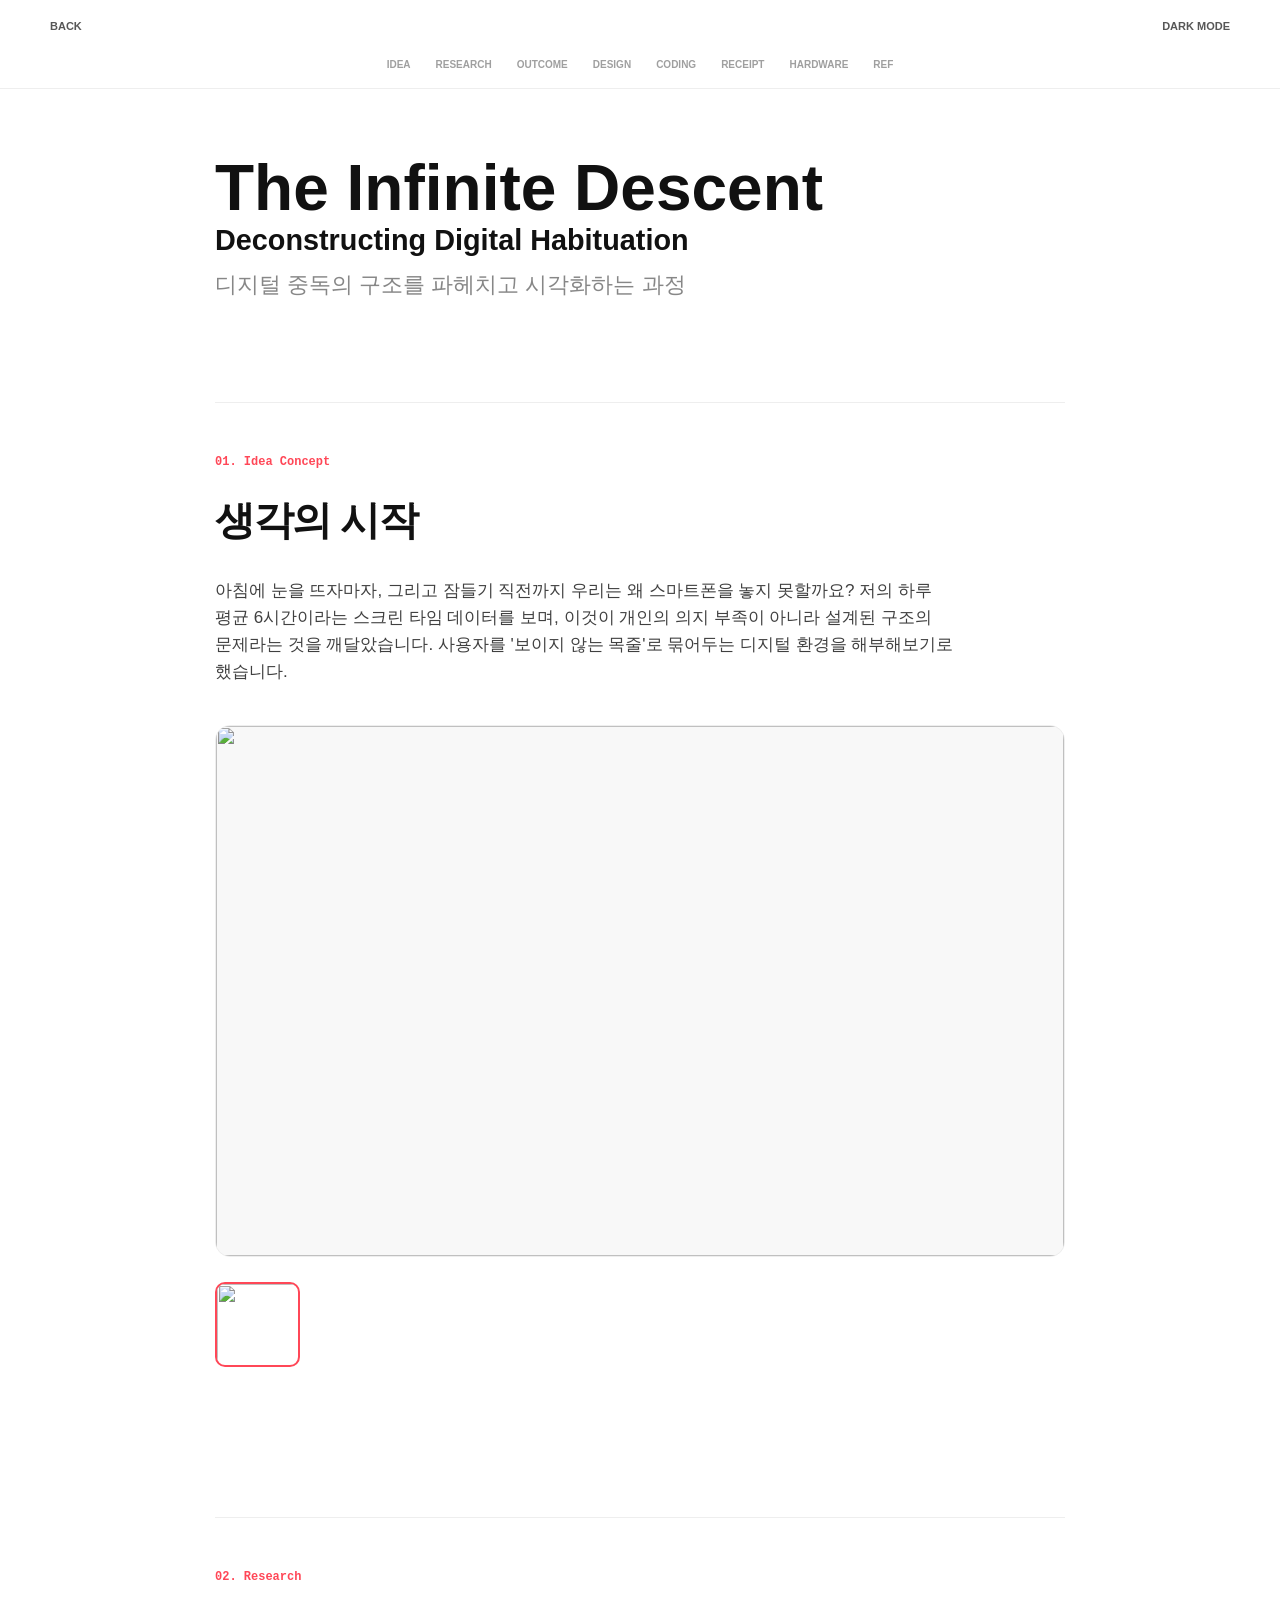
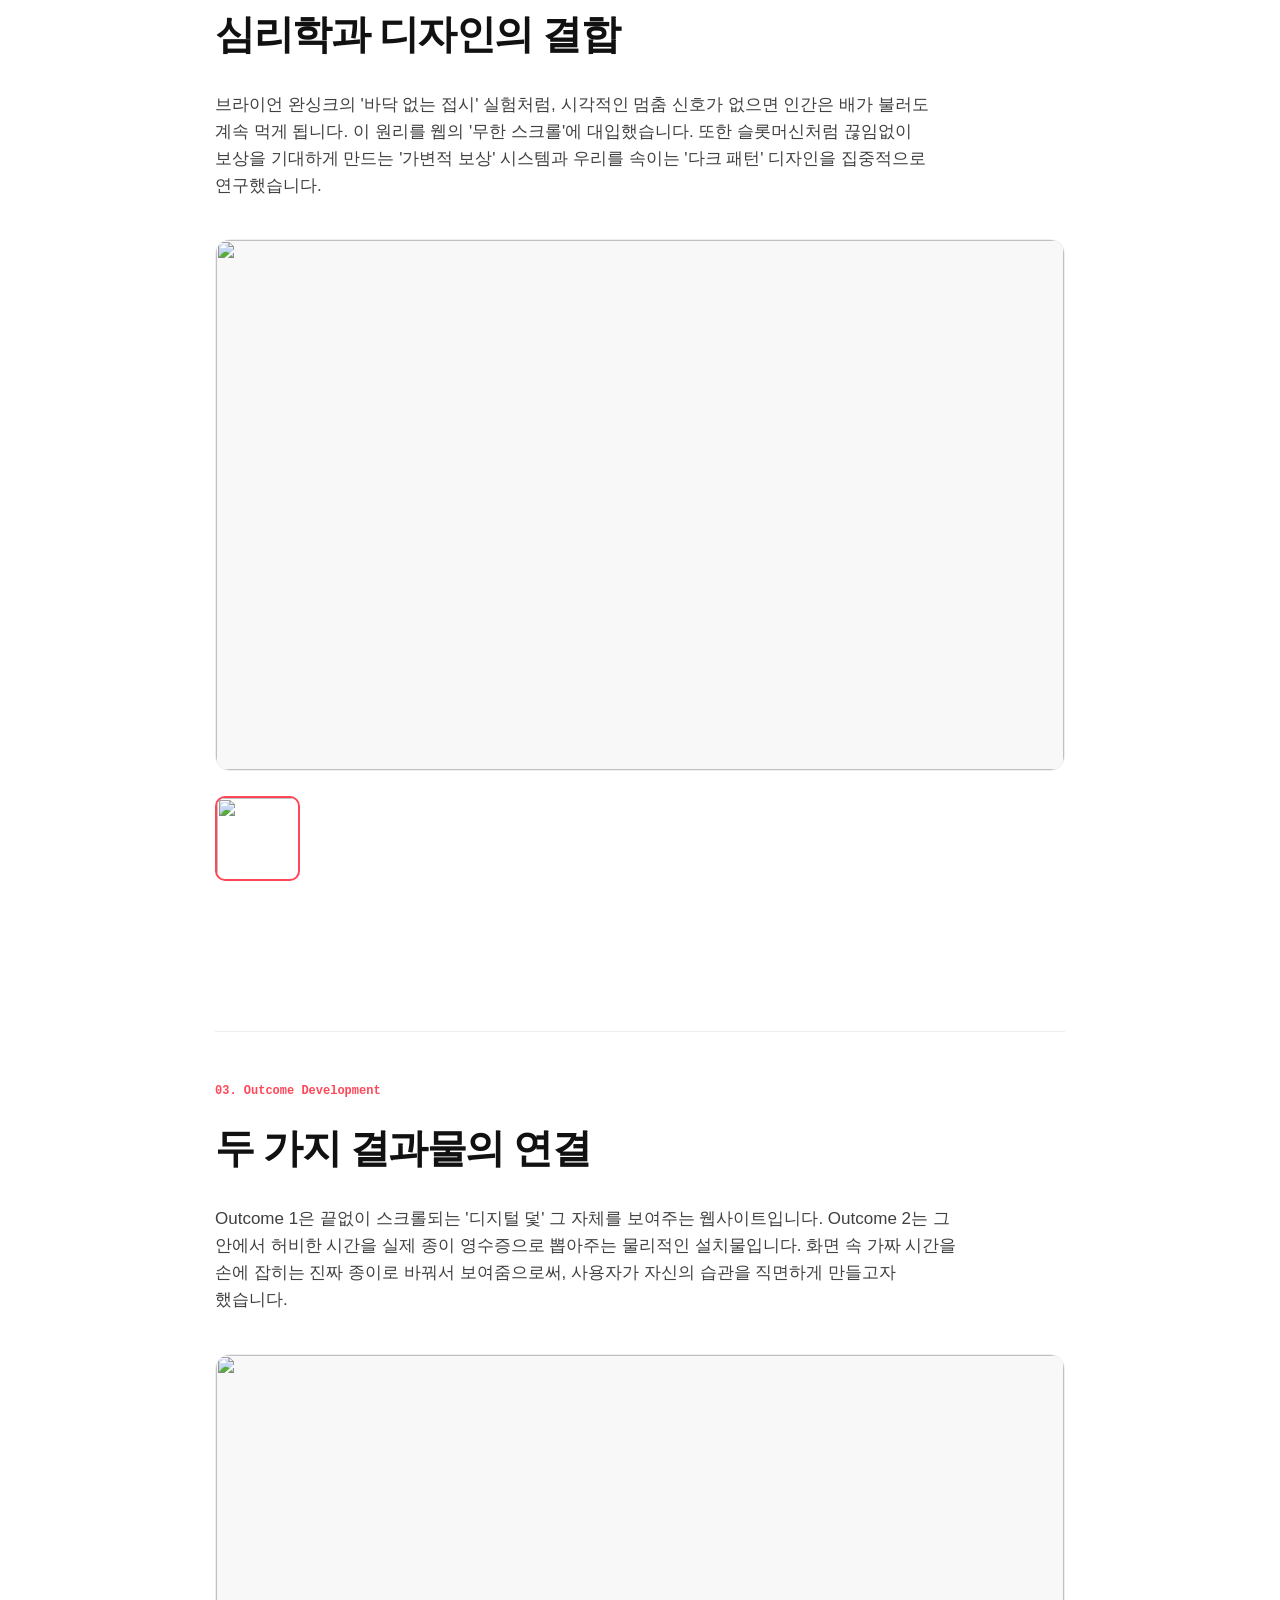
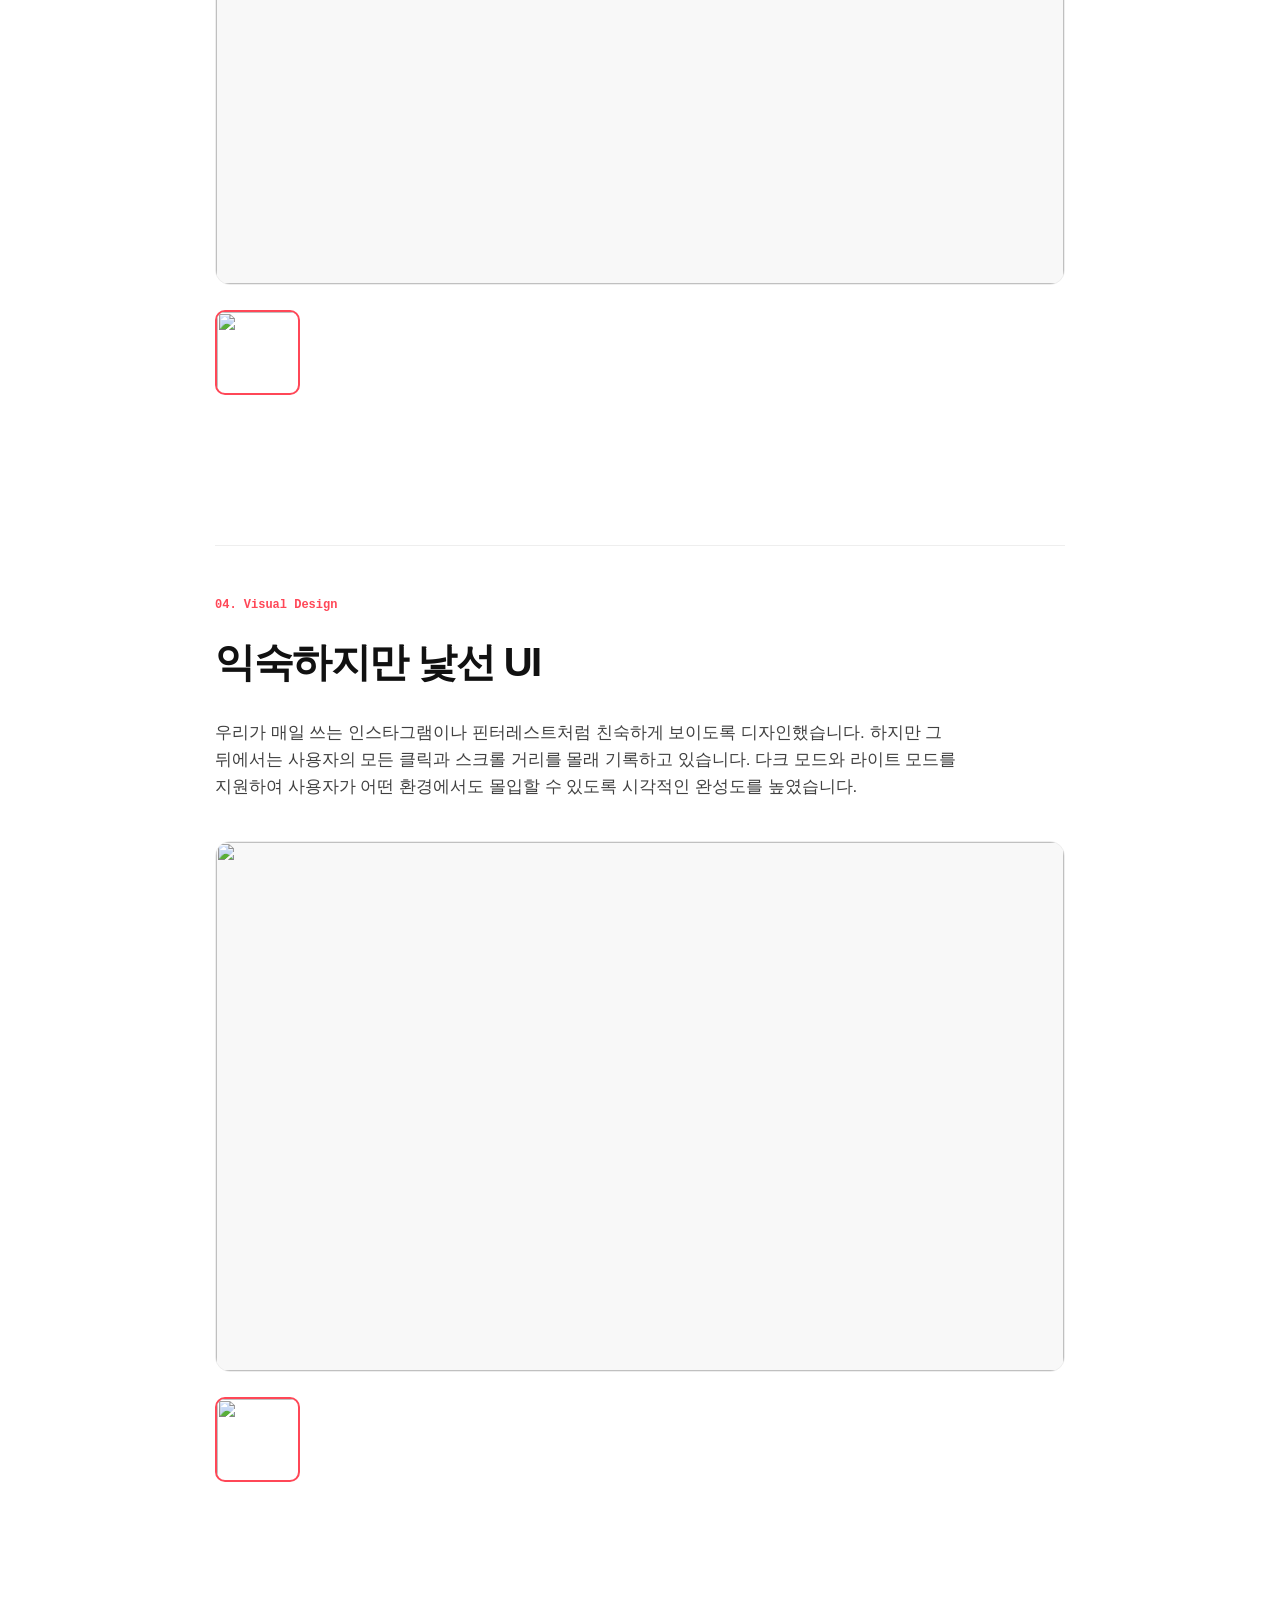
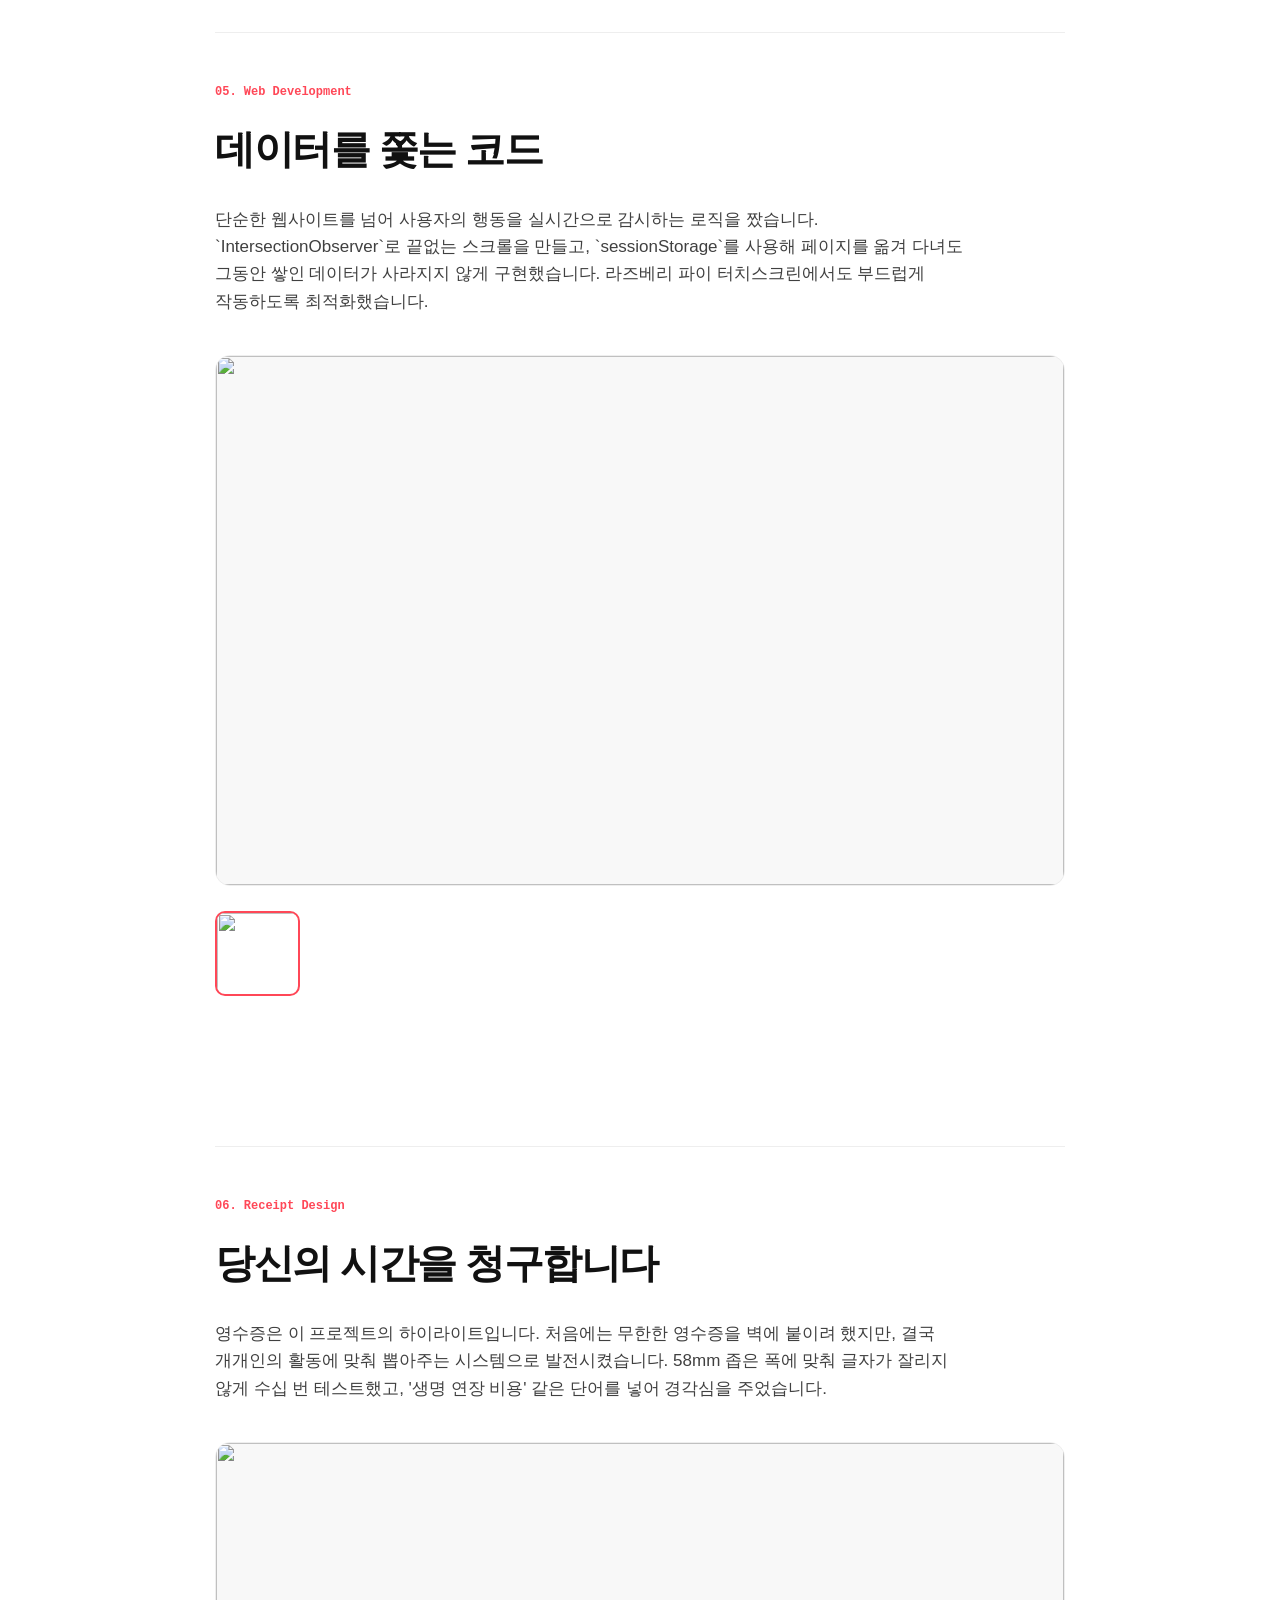
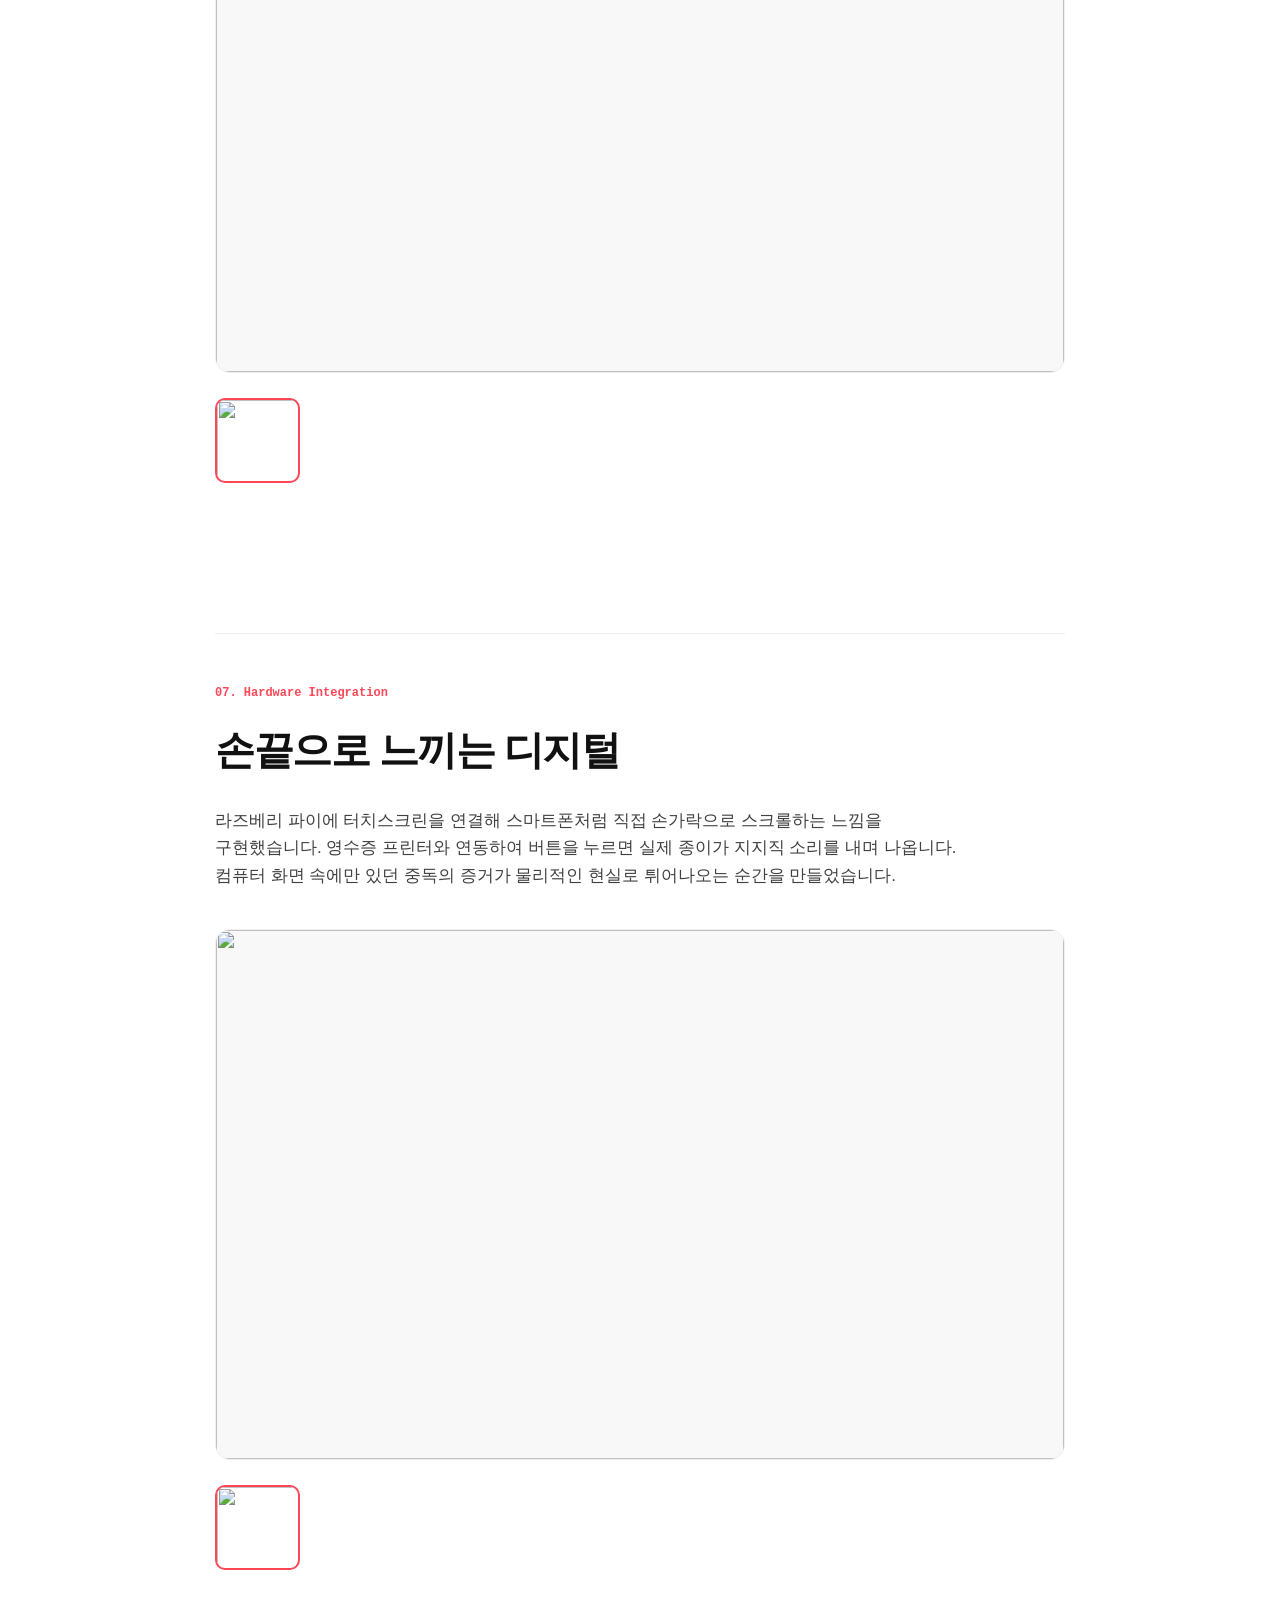
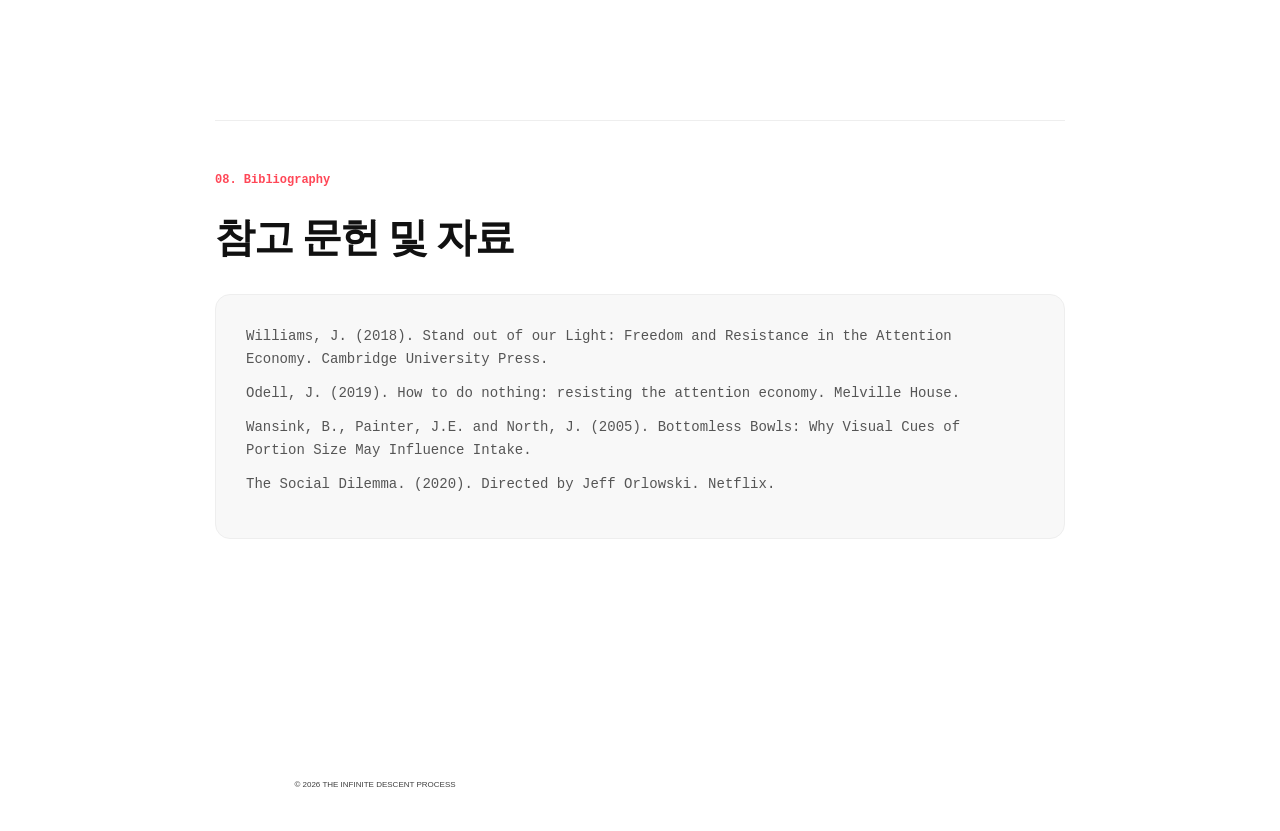
==== process.html @ 26b1e274 "." ====
<!DOCTYPE html>
<html lang="en">
<head>
    <meta charset="UTF-8">
    <meta name="viewport" content="width=device-width, initial-scale=1.0">
    <title>Process | The Infinite Descent</title>
    <link rel="stylesheet" href="process.css">
</head>
<body class="light-mode">
    <nav class="process-nav">
        <div class="nav-top-row">
            <button class="back-btn" onclick="location.href='index.html'">Back</button>
            <button id="mode-toggle" class="nav-btn" onclick="toggleMode()">Dark Mode</button>
        </div>
        <div class="nav-menu">
            <a href="#section-idea">Idea</a>
            <a href="#section-research">Research</a>
            <a href="#section-outcome">Outcome</a>
            <a href="#section-design">Design</a>
            <a href="#section-coding">Coding</a>
            <a href="#section-receipt">Receipt</a>
            <a href="#section-hardware">Hardware</a>
            <a href="#section-biblio">Ref</a>
        </div>
    </nav>

    <main class="content-wrapper">
        <header class="process-header">
            <h1 style="letter-spacing: 0.0em; line-height: 0.9; margin-bottom: 10px;">
    The Infinite Descent
    <span style="display: block; font-weight: lighter; font-size: 0.45em; letter-spacing: 0.0em; line-height: 1.2; margin-top: 5px;">
        Deconstructing Digital Habituation
    </span>
</h1>
            <p class="subtitle">디지털 중독의 구조를 파헤치고 시각화하는 과정</p>
        </header>

        <section id="section-idea" class="reveal-section">
            <div class="section-label">01. Idea Concept</div>
            <h2>생각의 시작</h2>
            <p>아침에 눈을 뜨자마자, 그리고 잠들기 직전까지 우리는 왜 스마트폰을 놓지 못할까요? 저의 하루 평균 6시간이라는 스크린 타임 데이터를 보며, 이것이 개인의 의지 부족이 아니라 설계된 구조의 문제라는 것을 깨달았습니다. 사용자를 '보이지 않는 목줄'로 묶어두는 디지털 환경을 해부해보기로 했습니다.</p>
            <div class="gallery-module" id="gal-idea">
                <div class="main-display"><img src="idea_main.jpg"></div>
                <div class="thumb-list">
                    <img src="idea1.jpg" onclick="changeImg(this, 'gal-idea')">
                </div>
            </div>
        </section>

        <section id="section-research" class="reveal-section">
            <div class="section-label">02. Research</div>
            <h2>심리학과 디자인의 결합</h2>
            <p>브라이언 완싱크의 '바닥 없는 접시' 실험처럼, 시각적인 멈춤 신호가 없으면 인간은 배가 불러도 계속 먹게 됩니다. 이 원리를 웹의 '무한 스크롤'에 대입했습니다. 또한 슬롯머신처럼 끊임없이 보상을 기대하게 만드는 '가변적 보상' 시스템과 우리를 속이는 '다크 패턴' 디자인을 집중적으로 연구했습니다.</p>
            <div class="gallery-module" id="gal-research">
                <div class="main-display"><img src="research_main.jpg"></div>
                <div class="thumb-list">
                    <img src="res1.jpg" onclick="changeImg(this, 'gal-research')">
                </div>
            </div>
        </section>

        <section id="section-outcome" class="reveal-section">
            <div class="section-label">03. Outcome Development</div>
            <h2>두 가지 결과물의 연결</h2>
            <p>Outcome 1은 끝없이 스크롤되는 '디지털 덫' 그 자체를 보여주는 웹사이트입니다. Outcome 2는 그 안에서 허비한 시간을 실제 종이 영수증으로 뽑아주는 물리적인 설치물입니다. 화면 속 가짜 시간을 손에 잡히는 진짜 종이로 바꿔서 보여줌으로써, 사용자가 자신의 습관을 직면하게 만들고자 했습니다.</p>
            <div class="gallery-module" id="gal-outcome">
                <div class="main-display"><img src="sketch_main.jpg"></div>
                <div class="thumb-list">
                    <img src="sk1.jpg" onclick="changeImg(this, 'gal-outcome')">
                </div>
            </div>
        </section>

        <section id="section-design" class="reveal-section">
            <div class="section-label">04. Visual Design</div>
            <h2>익숙하지만 낯선 UI</h2>
            <p>우리가 매일 쓰는 인스타그램이나 핀터레스트처럼 친숙하게 보이도록 디자인했습니다. 하지만 그 뒤에서는 사용자의 모든 클릭과 스크롤 거리를 몰래 기록하고 있습니다. 다크 모드와 라이트 모드를 지원하여 사용자가 어떤 환경에서도 몰입할 수 있도록 시각적인 완성도를 높였습니다.</p>
            <div class="gallery-module" id="gal-design">
                <div class="main-display"><img src="design_main.jpg"></div>
                <div class="thumb-list">
                    <img src="des1.jpg" onclick="changeImg(this, 'gal-design')">
                </div>
            </div>
        </section>

        <section id="section-coding" class="reveal-section">
            <div class="section-label">05. Web Development</div>
            <h2>데이터를 쫓는 코드</h2>
            <p>단순한 웹사이트를 넘어 사용자의 행동을 실시간으로 감시하는 로직을 짰습니다. `IntersectionObserver`로 끝없는 스크롤을 만들고, `sessionStorage`를 사용해 페이지를 옮겨 다녀도 그동안 쌓인 데이터가 사라지지 않게 구현했습니다. 라즈베리 파이 터치스크린에서도 부드럽게 작동하도록 최적화했습니다.</p>
            <div class="gallery-module" id="gal-coding">
                <div class="main-display"><img src="coding_main.jpg"></div>
                <div class="thumb-list">
                    <img src="code1.jpg" onclick="changeImg(this, 'gal-coding')">
                </div>
            </div>
        </section>

        <section id="section-receipt" class="reveal-section">
            <div class="section-label">06. Receipt Design</div>
            <h2>당신의 시간을 청구합니다</h2>
            <p>영수증은 이 프로젝트의 하이라이트입니다. 처음에는 무한한 영수증을 벽에 붙이려 했지만, 결국 개개인의 활동에 맞춰 뽑아주는 시스템으로 발전시켰습니다. 58mm 좁은 폭에 맞춰 글자가 잘리지 않게 수십 번 테스트했고, '생명 연장 비용' 같은 단어를 넣어 경각심을 주었습니다.</p>
            <div class="gallery-module" id="gal-receipt">
                <div class="main-display"><img src="receipt_main.jpg"></div>
                <div class="thumb-list">
                    <img src="rec1.jpg" onclick="changeImg(this, 'gal-receipt')">
                </div>
            </div>
        </section>

        <section id="section-hardware" class="reveal-section">
            <div class="section-label">07. Hardware Integration</div>
            <h2>손끝으로 느끼는 디지털</h2>
            <p>라즈베리 파이에 터치스크린을 연결해 스마트폰처럼 직접 손가락으로 스크롤하는 느낌을 구현했습니다. 영수증 프린터와 연동하여 버튼을 누르면 실제 종이가 지지직 소리를 내며 나옵니다. 컴퓨터 화면 속에만 있던 중독의 증거가 물리적인 현실로 튀어나오는 순간을 만들었습니다.</p>
            <div class="gallery-module" id="gal-hardware">
                <div class="main-display"><img src="hw_main.jpg"></div>
                <div class="thumb-list">
                    <img src="hw1.jpg" onclick="changeImg(this, 'gal-hardware')">
                </div>
            </div>
        </section>

        <section id="section-biblio" class="reveal-section">
            <div class="section-label">08. Bibliography</div>
            <h2>참고 문헌 및 자료</h2>
            <div class="biblio-box">
                <p> Williams, J. (2018). Stand out of our Light: Freedom and Resistance in the Attention Economy. Cambridge University Press.</p>
                <p> Odell, J. (2019). How to do nothing: resisting the attention economy. Melville House.</p>
                <p> Wansink, B., Painter, J.E. and North, J. (2005). Bottomless Bowls: Why Visual Cues of Portion Size May Influence Intake.</p>
                <p> The Social Dilemma. (2020). Directed by Jeff Orlowski. Netflix.</p>
            </div>
        </section>
    </main>

    <button class="top-btn" id="topBtn" onclick="scrollToTop()">↑ Top</button>

    <footer class="process-footer">
        <p style="font-size: 0.5em; text-align: center">&copy; 2026 THE INFINITE DESCENT PROCESS</p>
    </footer>

    <script src="process.js"></script>
</body>
</html>
---- process.css ----
:root { 
    --bg-light: #ffffff; --fg-light: #111111; --gray-light: #f8f8f8; --border-light: #eeeeee;
    --bg-dark: #000000; --fg-dark: #ffffff; --gray-dark: #111111; --border-dark: #222222;
    --accent: #ff4757;
}

body.light-mode { --bg: var(--bg-light); --fg: var(--fg-light); --gray: var(--gray-light); --border: var(--border-light); }
body.dark-mode { --bg: var(--bg-dark); --fg: var(--fg-dark); --gray: var(--gray-dark); --border: var(--border-dark); }

* { margin: 0; padding: 0; box-sizing: border-box; scroll-behavior: smooth; }
body { 
    background: var(--bg); color: var(--fg); 
    font-family: -apple-system, BlinkMacSystemFont, "Segoe UI", Roboto, sans-serif; 
    line-height: 1.6; transition: 0.3s ease; overflow-x: hidden;
}

/* ✅ 네비게이션 컨테이너 */
.process-nav { 
    position: fixed; top: 0; left: 0; width: 100%; 
    background: var(--bg); border-bottom: 1px solid var(--border);
    z-index: 2000; display: flex; flex-direction: column; padding: 15px 0 10px 0;
}

/* ✅ 상단 버튼 행: 양 끝 정렬 고정 */
.nav-top-row {
    display: flex;
    justify-content: space-between; 
    align-items: center;
    padding: 0 25px; 
    width: 100%;    
    box-sizing: border-box;
}

/* ✅ 하단 목차 행: 중앙 정렬 설정 */
.nav-menu { 
    display: flex; 
    gap: 18px; 
    justify-content: center; /* 👈 목차들을 가로 중앙으로 정렬 */
    overflow-x: auto; 
    padding: 15px 25px 5px; 
    scrollbar-width: none;
    -webkit-overflow-scrolling: touch;
}

/* 모바일처럼 화면이 좁을 때는 중앙 정렬보다 왼쪽부터 흐르는 게 자연스러우므로 보정 */
@media (max-width: 600px) {
    .nav-menu {
        justify-content: flex-start; 
    }
}

.nav-menu::-webkit-scrollbar { display: none; }

.nav-menu a { 
    text-decoration: none; color: var(--fg); font-size: 10px; 
    text-transform: uppercase; font-weight: 800; opacity: 0.4; 
    white-space: nowrap; transition: 0.3s;
}
.nav-menu a:hover { opacity: 1; color: var(--accent); }

/* ✅ 버튼 스타일: 투명 배경 */
.back-btn, .nav-btn { 
    background: transparent; border: none; color: var(--fg); 
    padding: 5px 0; cursor: pointer; font-size: 11px; font-weight: 800;
    text-transform: uppercase; opacity: 0.7; transition: 0.3s;
}
.back-btn:hover, .nav-btn:hover { opacity: 1; }

/* 본문 레이아웃 */
.content-wrapper { max-width: 900px; margin: 0 auto; padding: 150px 25px 100px; }
.process-header { margin-bottom: 100px; }
.process-header h1 { font-size: clamp(36px, 8vw, 64px); font-weight: 900; letter-spacing: -3px; line-height: 1; margin-bottom: 15px; }
.subtitle { opacity: 0.5; font-size: clamp(16px, 3vw, 22px); font-weight: 300; }

.reveal-section { margin-bottom: 140px; padding-top: 50px; border-top: 1px solid var(--border); }
.section-label { color: var(--accent); font-family: monospace; font-size: 12px; margin-bottom: 15px; font-weight: bold; }
h2 { font-size: clamp(28px, 5vw, 40px); margin-bottom: 25px; letter-spacing: -1.5px; }
p { color: var(--fg); opacity: 0.8; margin-bottom: 40px; font-size: 17px; max-width: 750px; word-break: keep-all; }

/* 인터렉티브 갤러리 */
.gallery-module { display: flex; flex-direction: column; gap: 15px; margin-bottom: 30px; }
.main-display { 
    width: 100%; aspect-ratio: 16 / 10; background: var(--gray); 
    border: 1px solid var(--border); border-radius: 15px; overflow: hidden;
    display: flex; align-items: center; justify-content: center;
}
.main-display img { width: 100%; height: 100%; object-fit: contain; transition: 0.3s; }

.thumb-list { display: flex; gap: 10px; overflow-x: auto; padding: 10px 0; scrollbar-width: none; }
.thumb-list img { 
    width: clamp(60px, 12vw, 85px); height: clamp(60px, 12vw, 85px);
    object-fit: cover; cursor: pointer; border-radius: 10px; 
    border: 2px solid transparent; transition: 0.2s; opacity: 0.5;
}
.thumb-list img:hover { opacity: 1; transform: translateY(-3px); }

/* 출처 박스 */
.biblio-box { background: var(--gray); padding: 30px; border-radius: 15px; border: 1px solid var(--border); }
.biblio-box p { font-size: 14px; margin-bottom: 12px; font-family: monospace; opacity: 0.7; }

/* Top 버튼 */
.top-btn { 
    position: fixed; bottom: 25px; right: 25px; display: none;
    background: var(--fg); color: var(--bg); border: 1px solid var(--border);
    padding: 12px 20px; border-radius: 50px; cursor: pointer; font-weight: 800; font-size: 12px;
}

@media (min-width: 768px) {
    .nav-top-row { padding: 0 50px; }
    .nav-menu { padding: 20px 50px 5px; gap: 25px; }
    .content-wrapper { padding-top: 160px; }
}
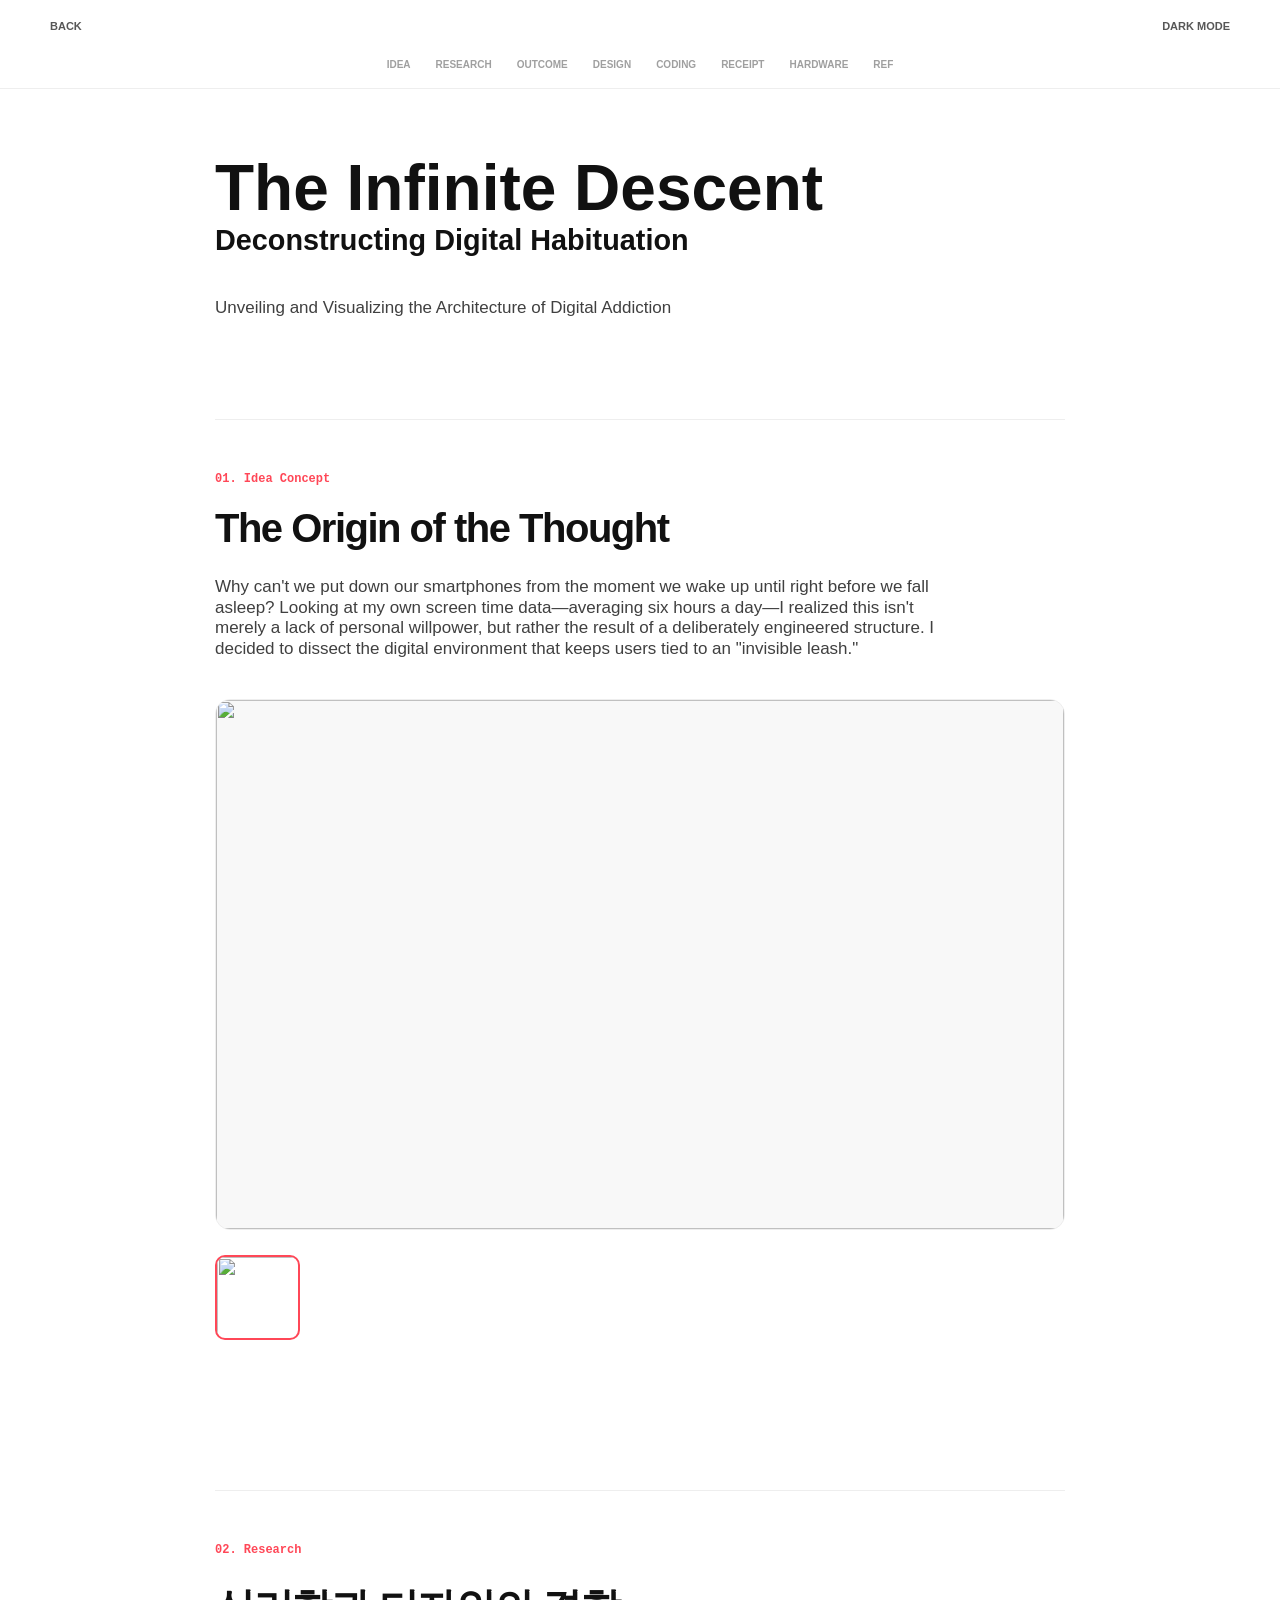
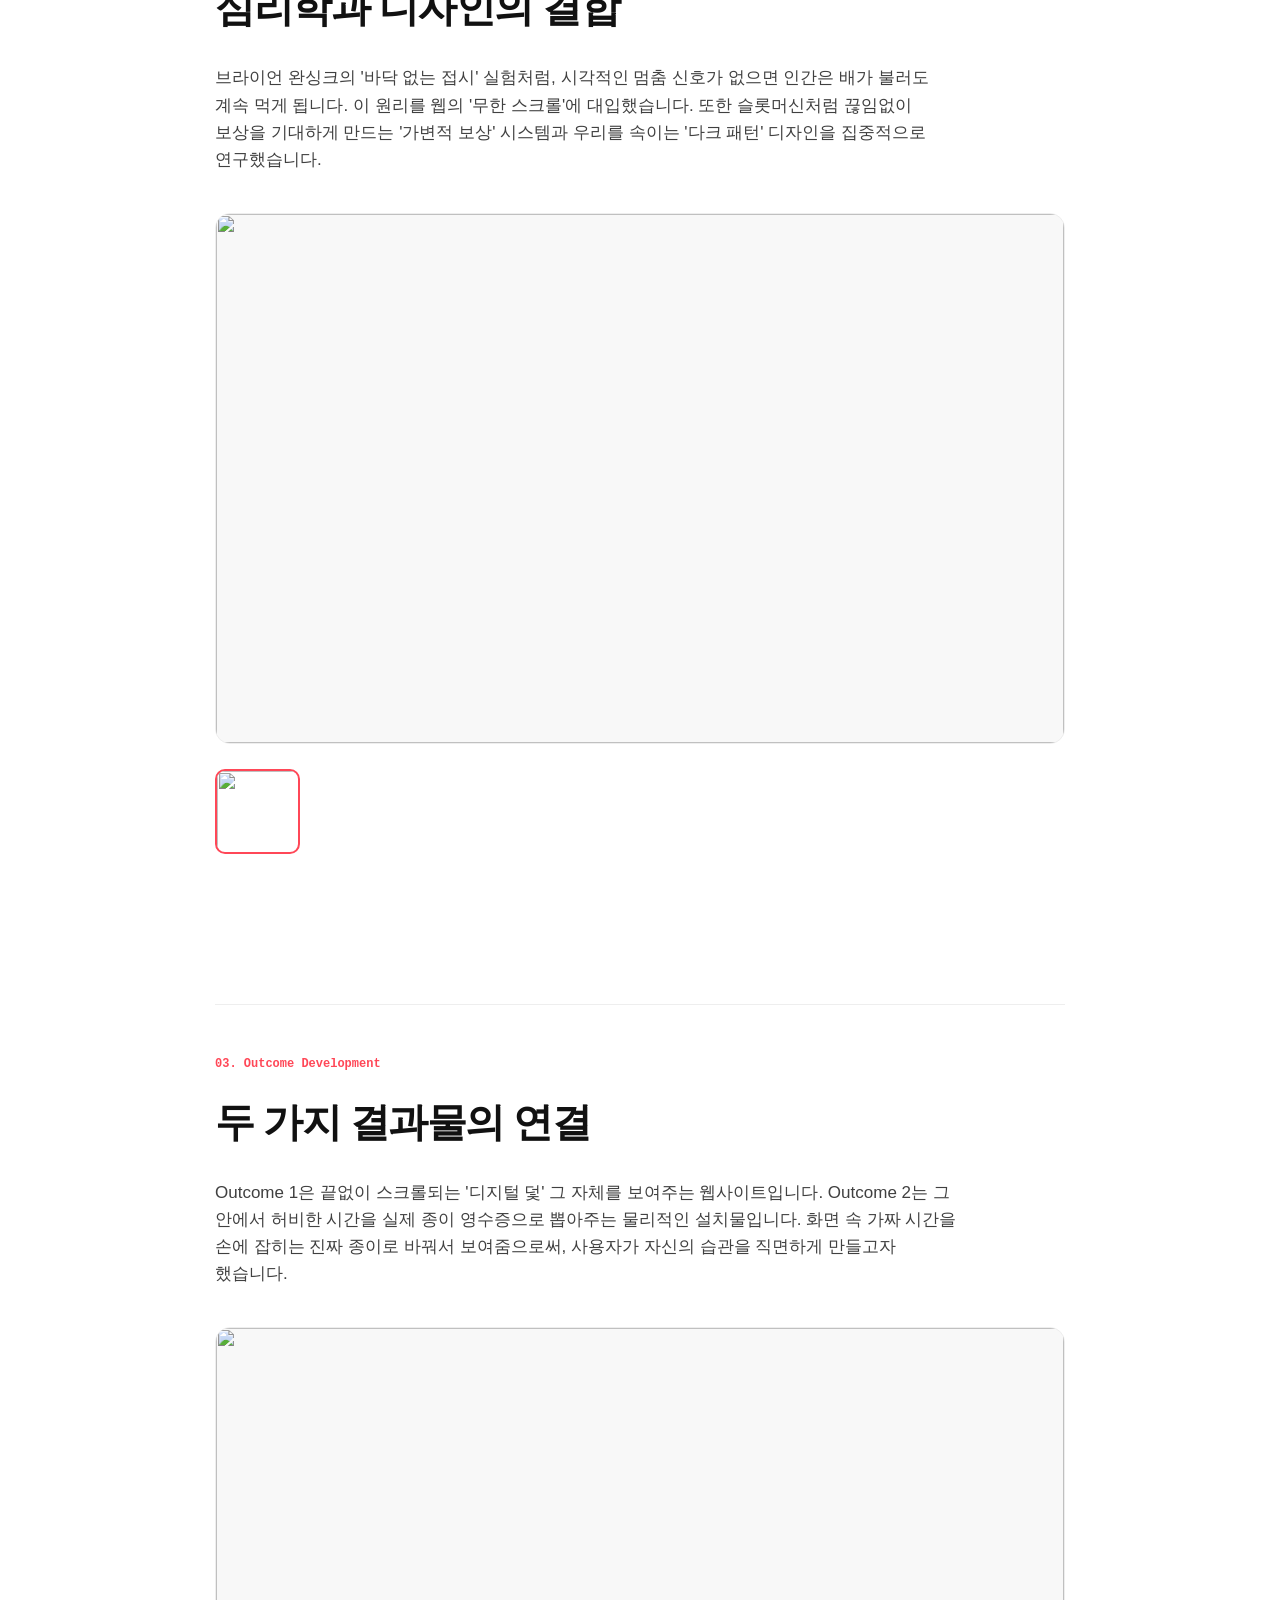
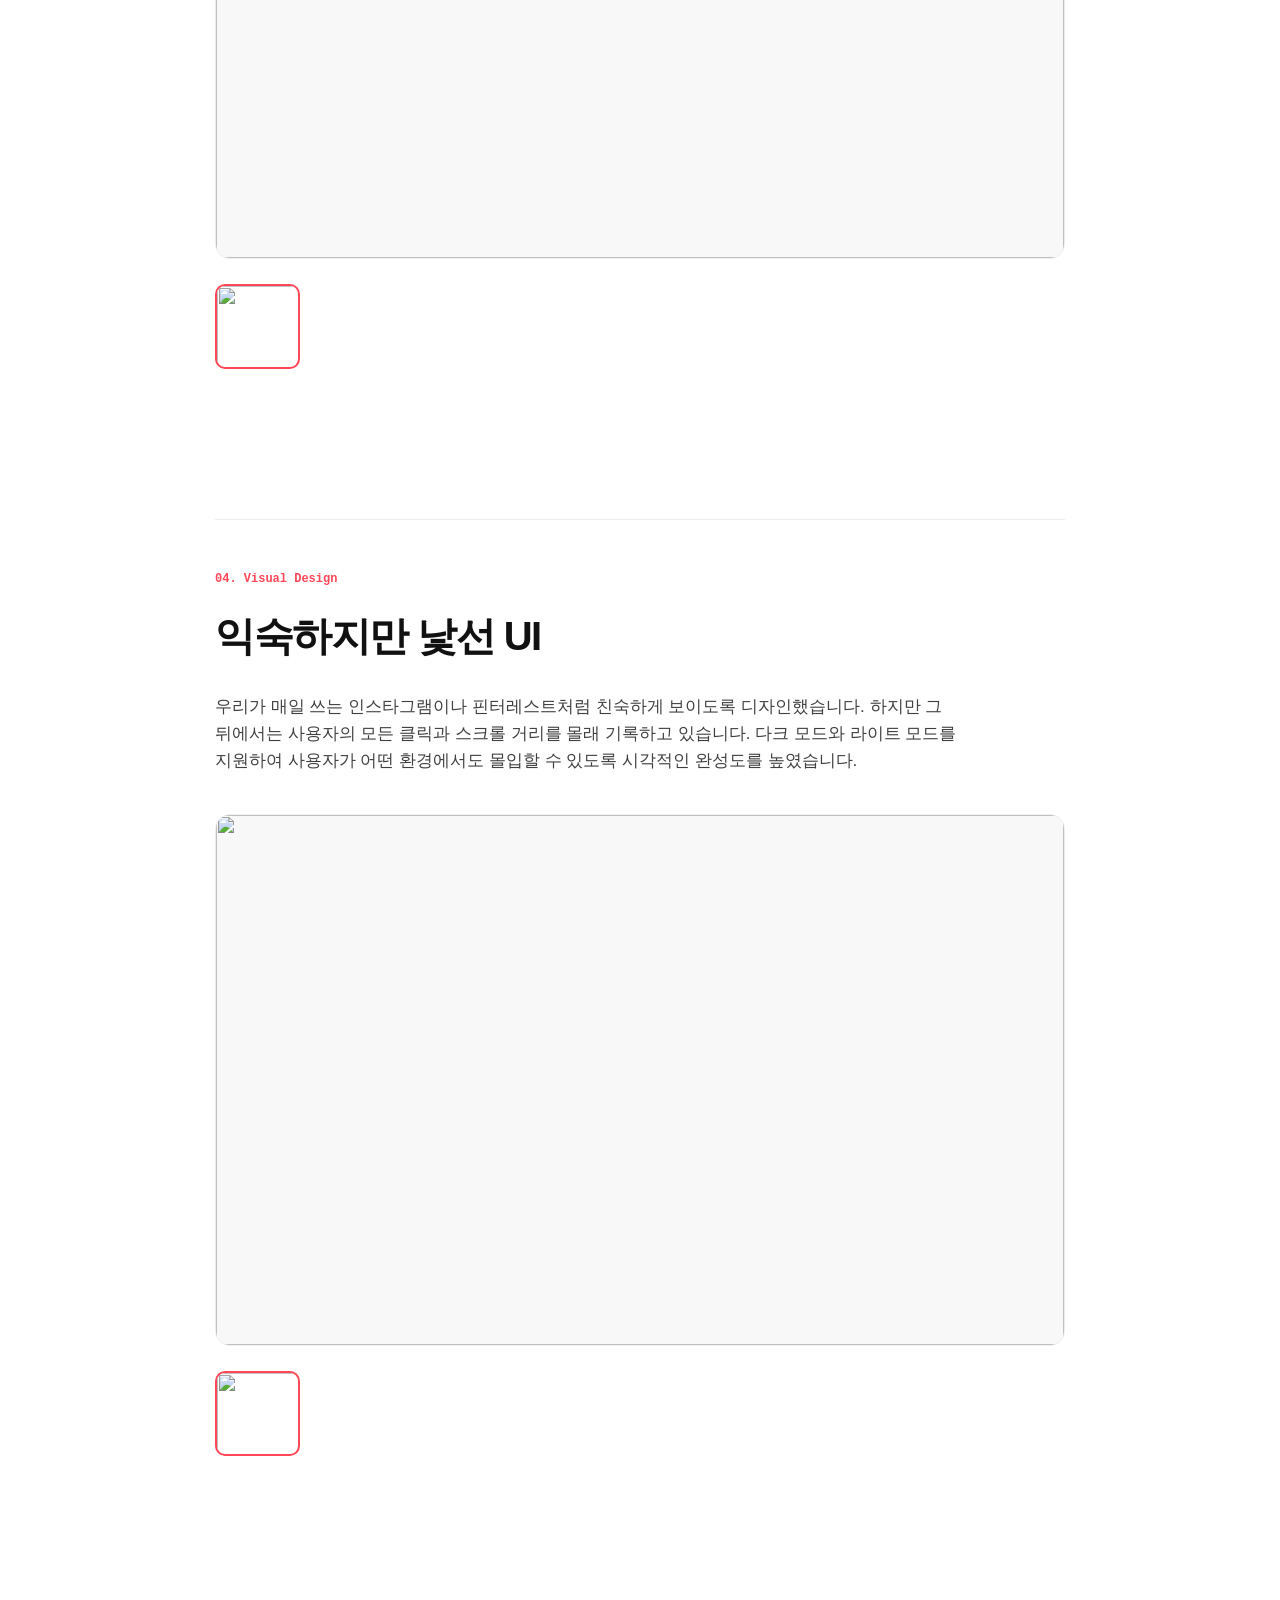
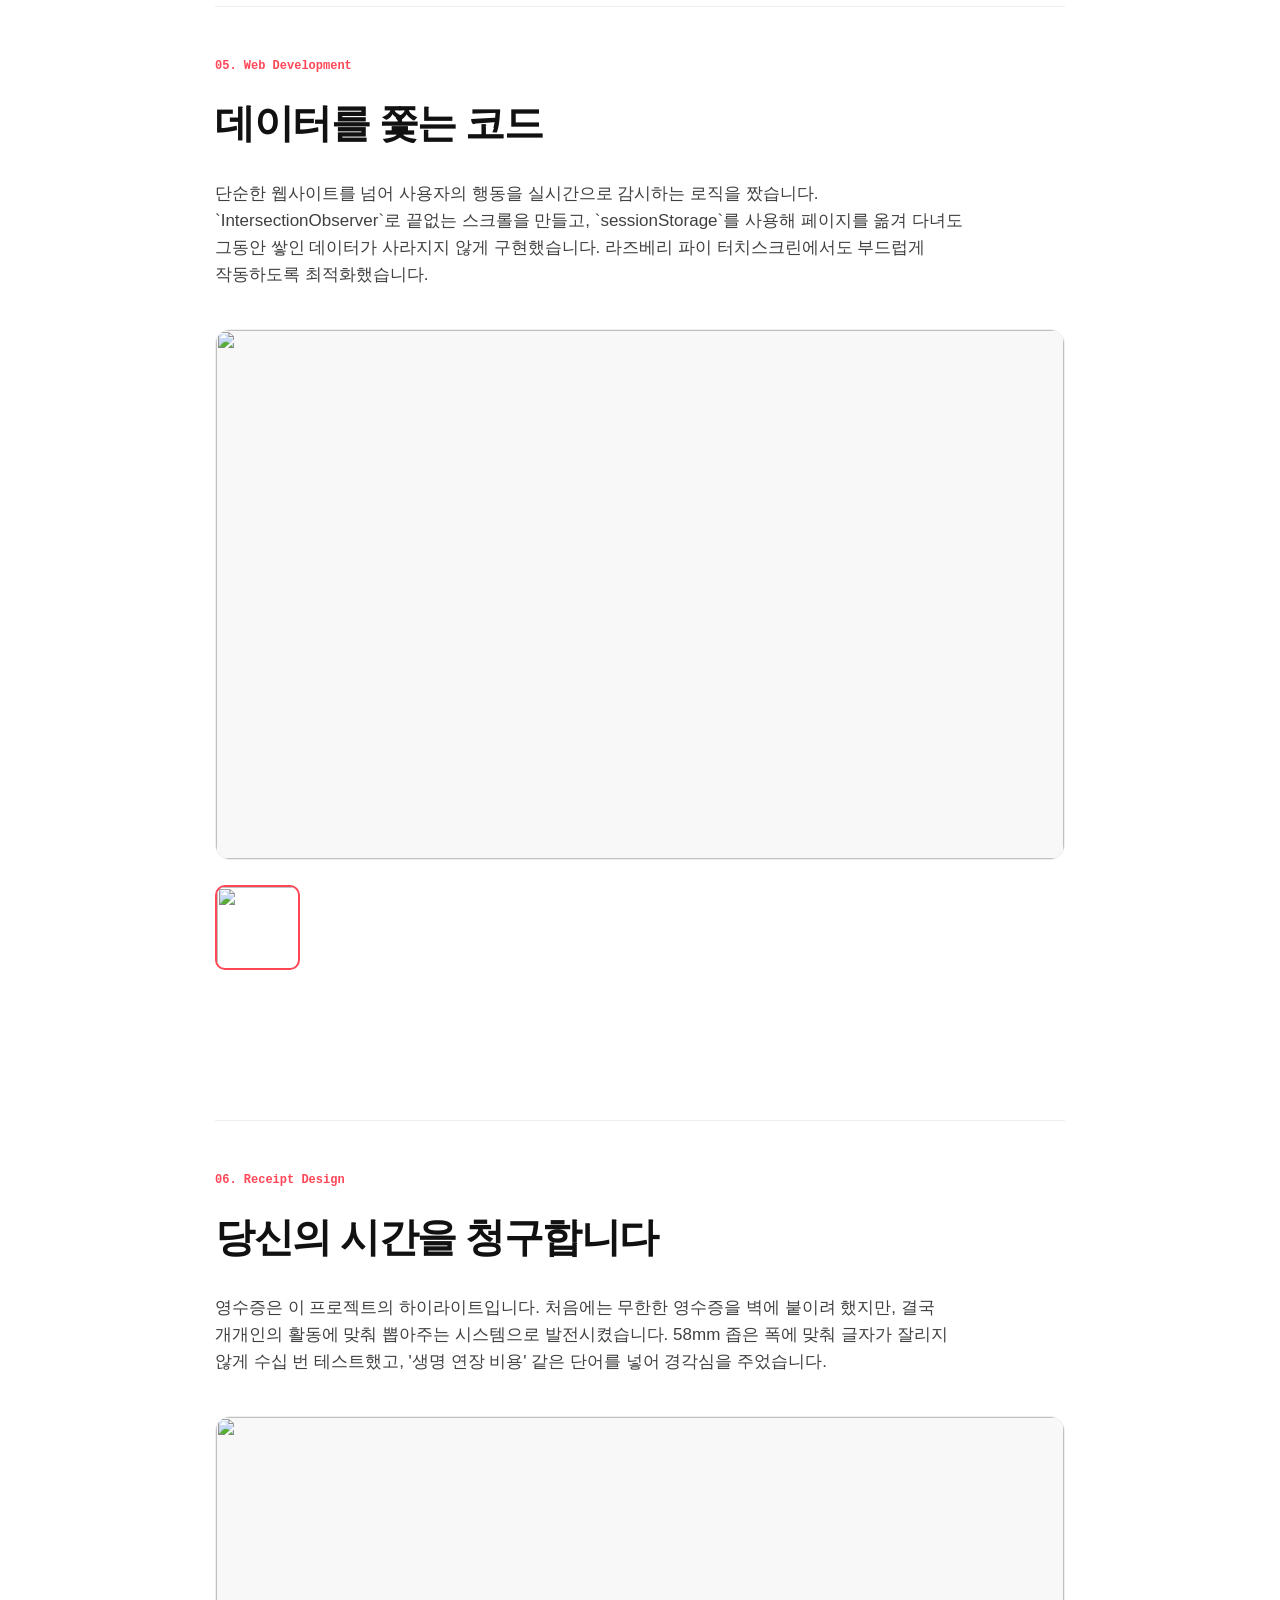
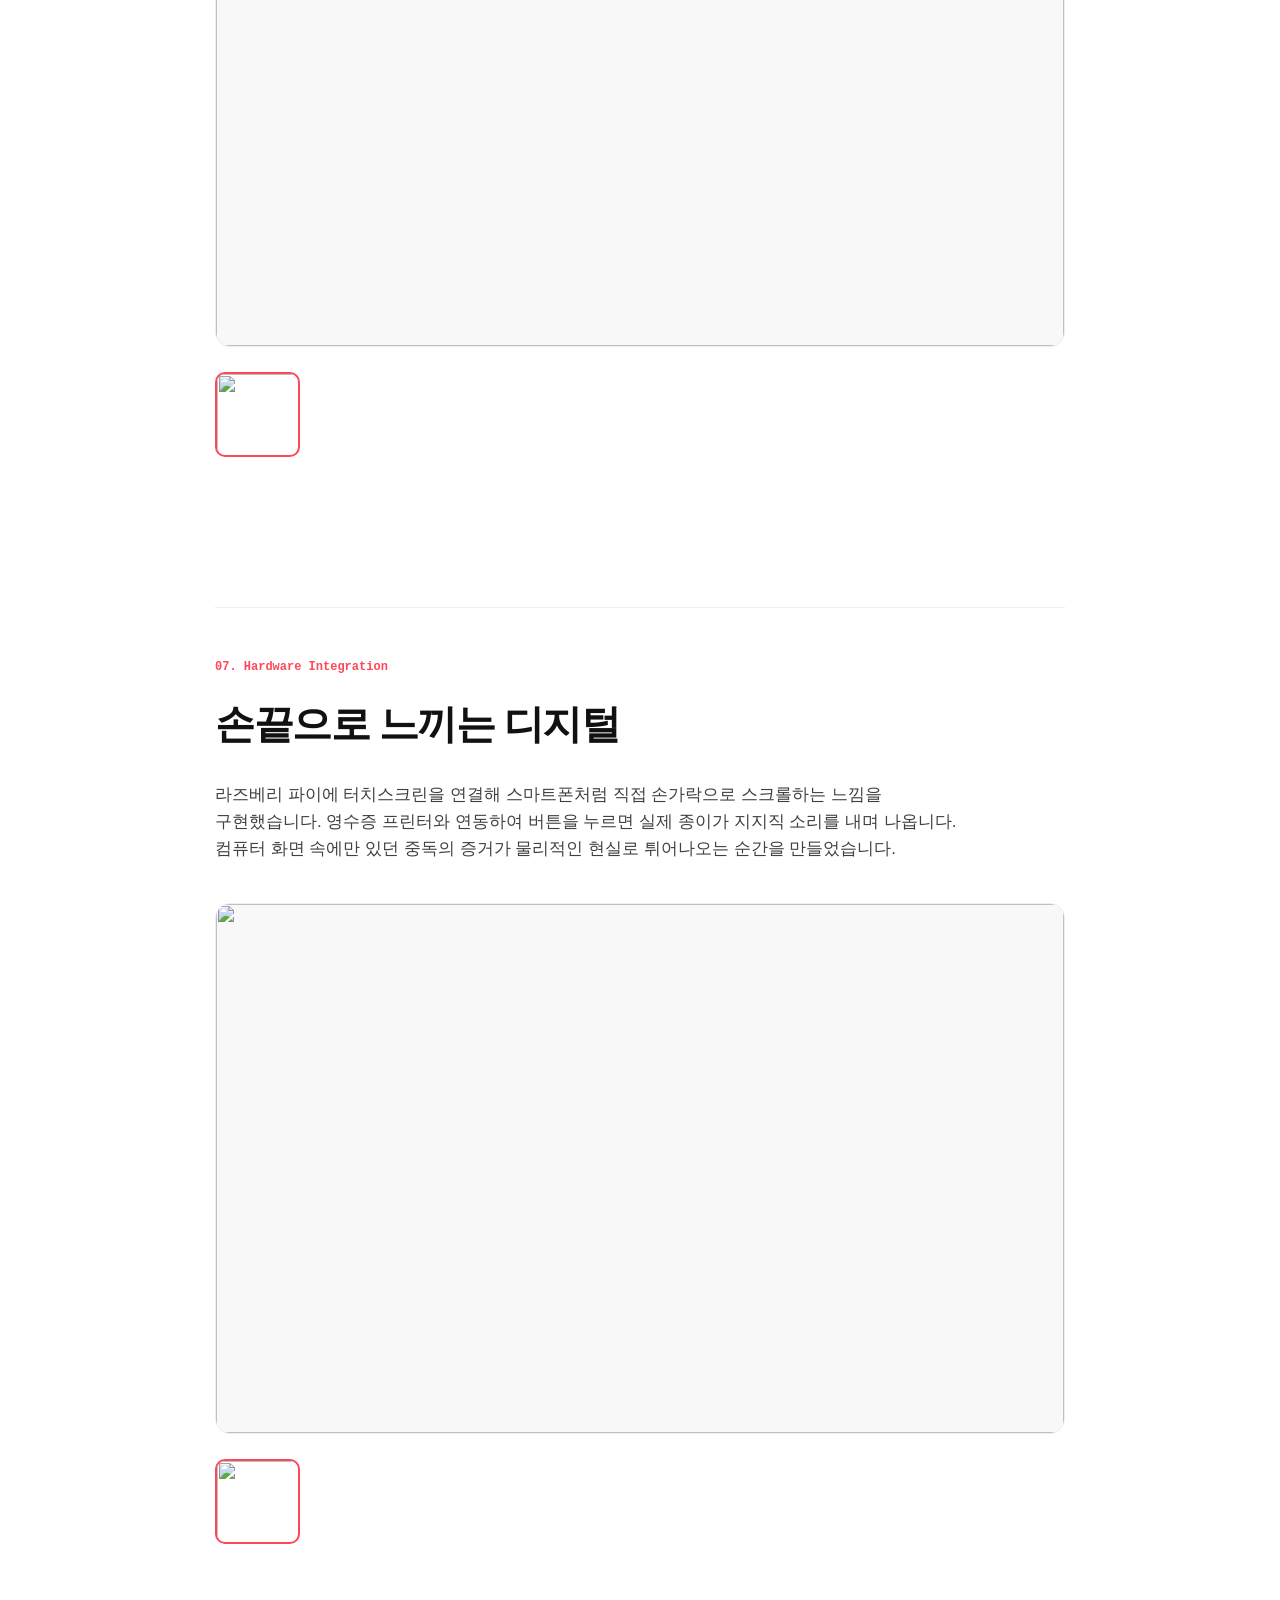
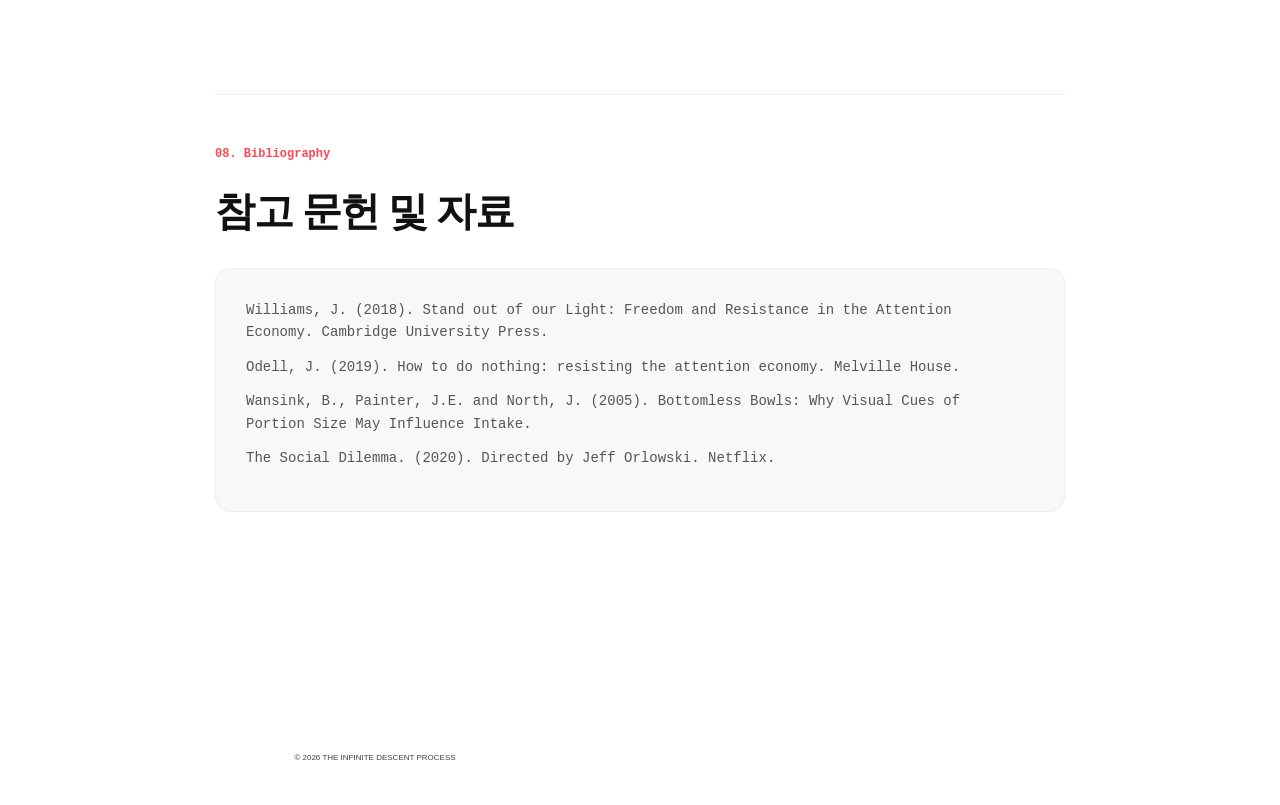
==== commit 78784daa: "." ====
--- a/process.html
+++ b/process.html
@@ -32,13 +32,13 @@
         Deconstructing Digital Habituation
     </span>
 </h1>
-            <p class="subtitle">디지털 중독의 구조를 파헤치고 시각화하는 과정</p>
+            <p class="subtitle"><p style="line-height: 1.3;"> Unveiling and Visualizing the Architecture of Digital Addiction</span></p>
         </header>
 
         <section id="section-idea" class="reveal-section">
             <div class="section-label">01. Idea Concept</div>
-            <h2>생각의 시작</h2>
-            <p>아침에 눈을 뜨자마자, 그리고 잠들기 직전까지 우리는 왜 스마트폰을 놓지 못할까요? 저의 하루 평균 6시간이라는 스크린 타임 데이터를 보며, 이것이 개인의 의지 부족이 아니라 설계된 구조의 문제라는 것을 깨달았습니다. 사용자를 '보이지 않는 목줄'로 묶어두는 디지털 환경을 해부해보기로 했습니다.</p>
+            <h2 style="line-height: 1.2;">The Origin of the Thought</h2>
+            <p style="line-height: 1.2;">Why can't we put down our smartphones from the moment we wake up until right before we fall asleep? Looking at my own screen time data—averaging six hours a day—I realized this isn't merely a lack of personal willpower, but rather the result of a deliberately engineered structure. I decided to dissect the digital environment that keeps users tied to an "invisible leash."</p>
             <div class="gallery-module" id="gal-idea">
                 <div class="main-display"><img src="idea_main.jpg"></div>
                 <div class="thumb-list">
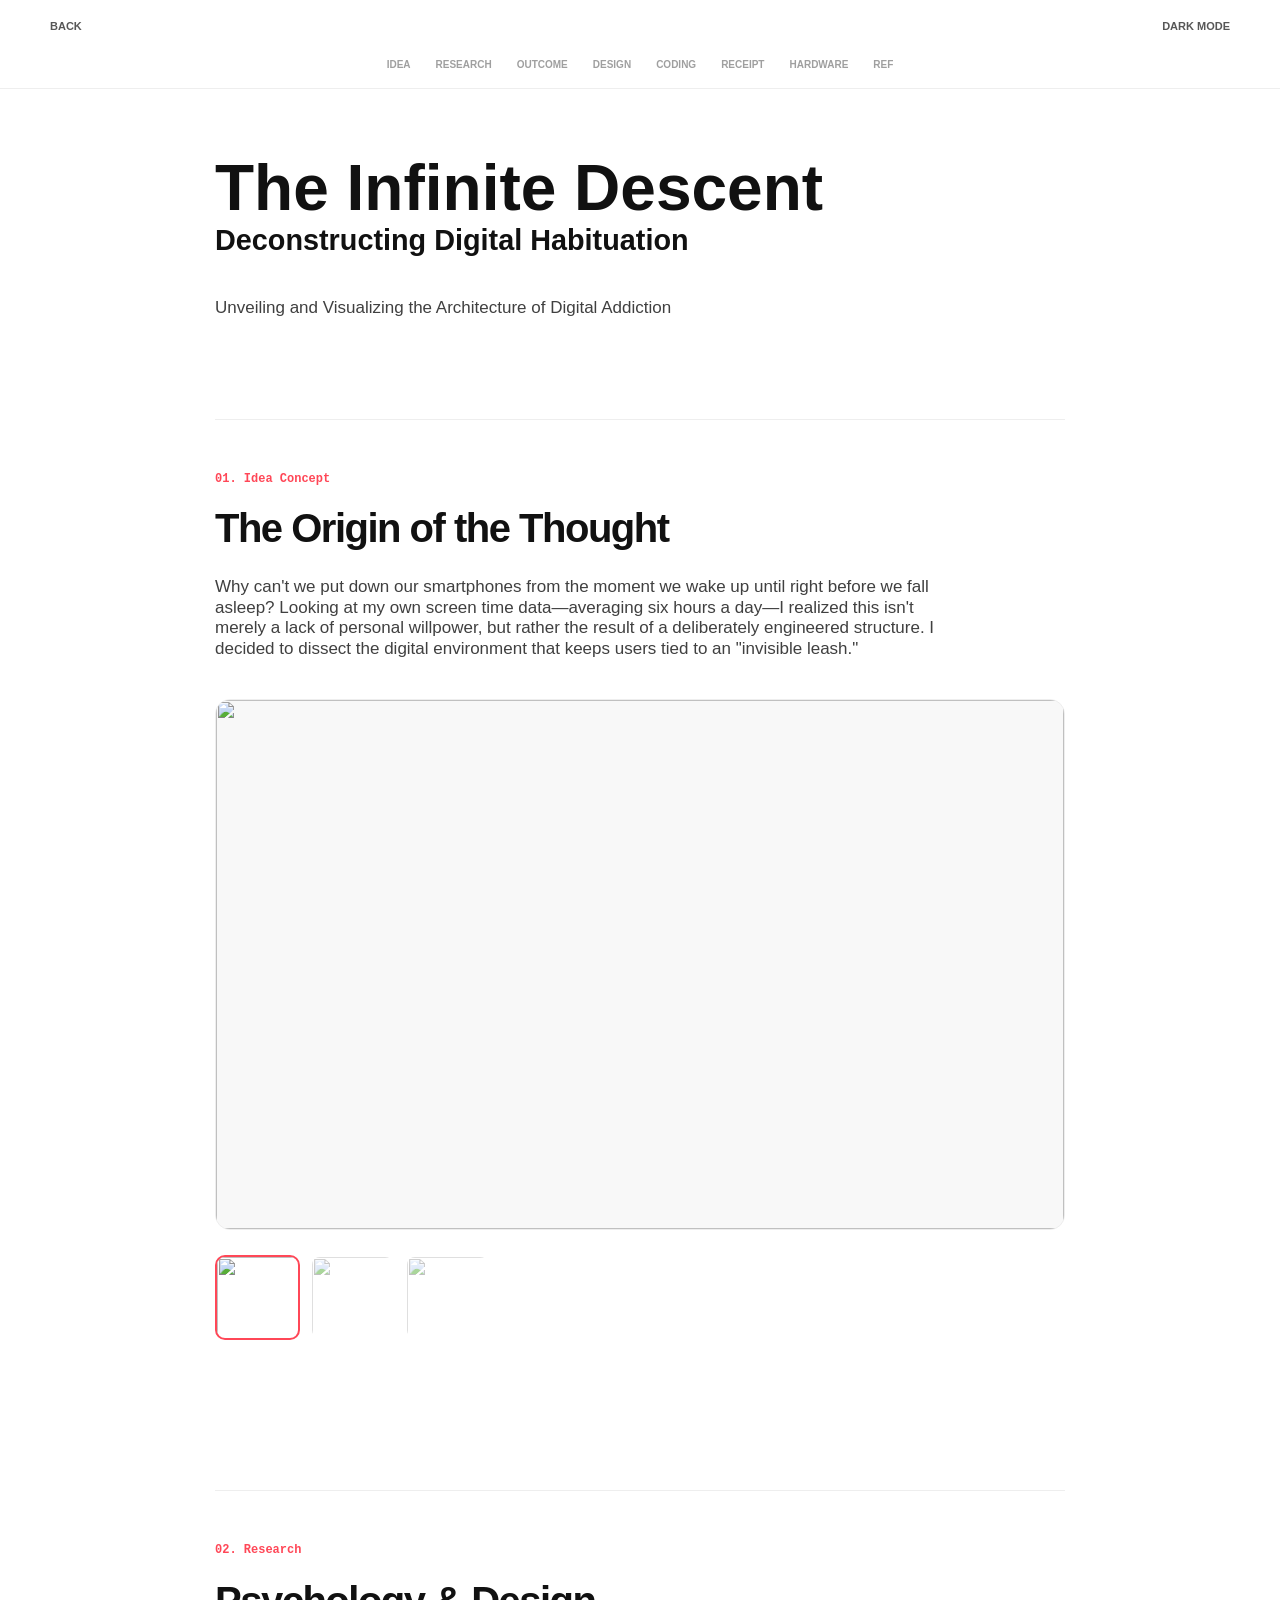
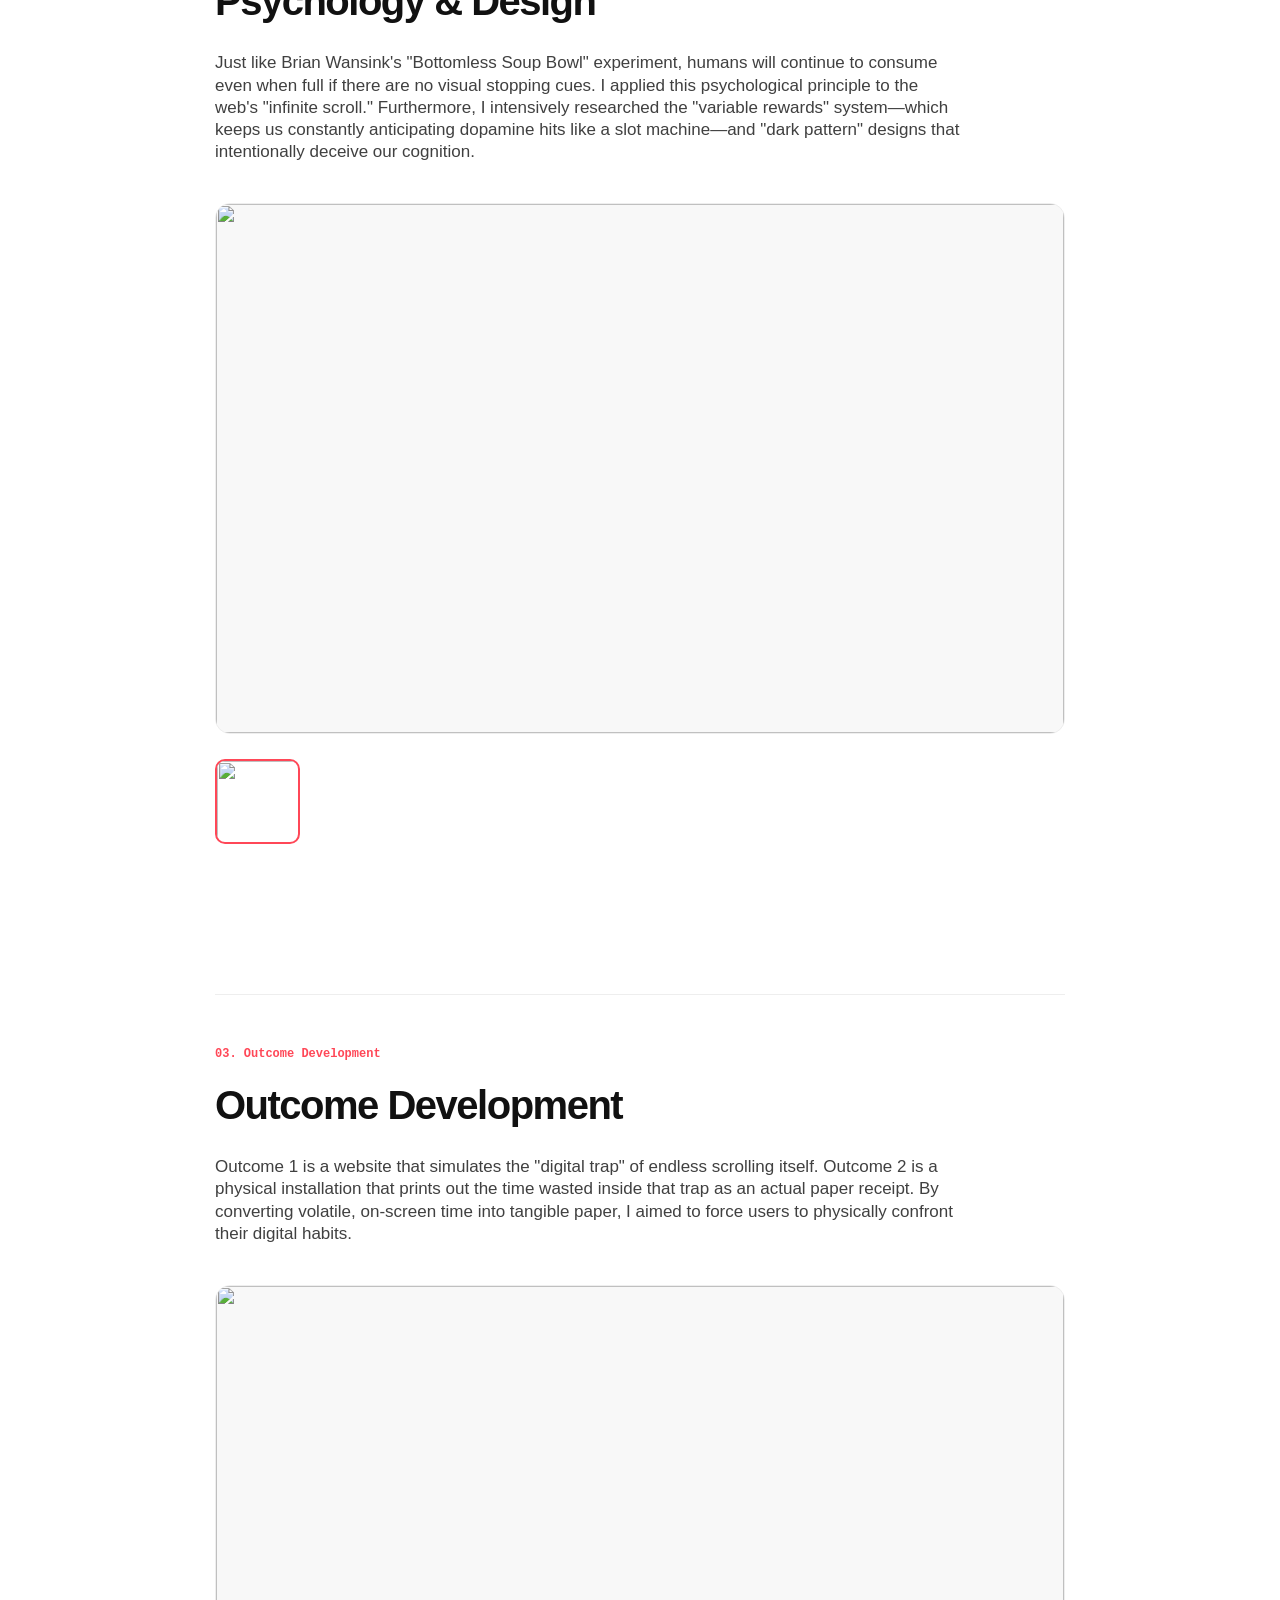
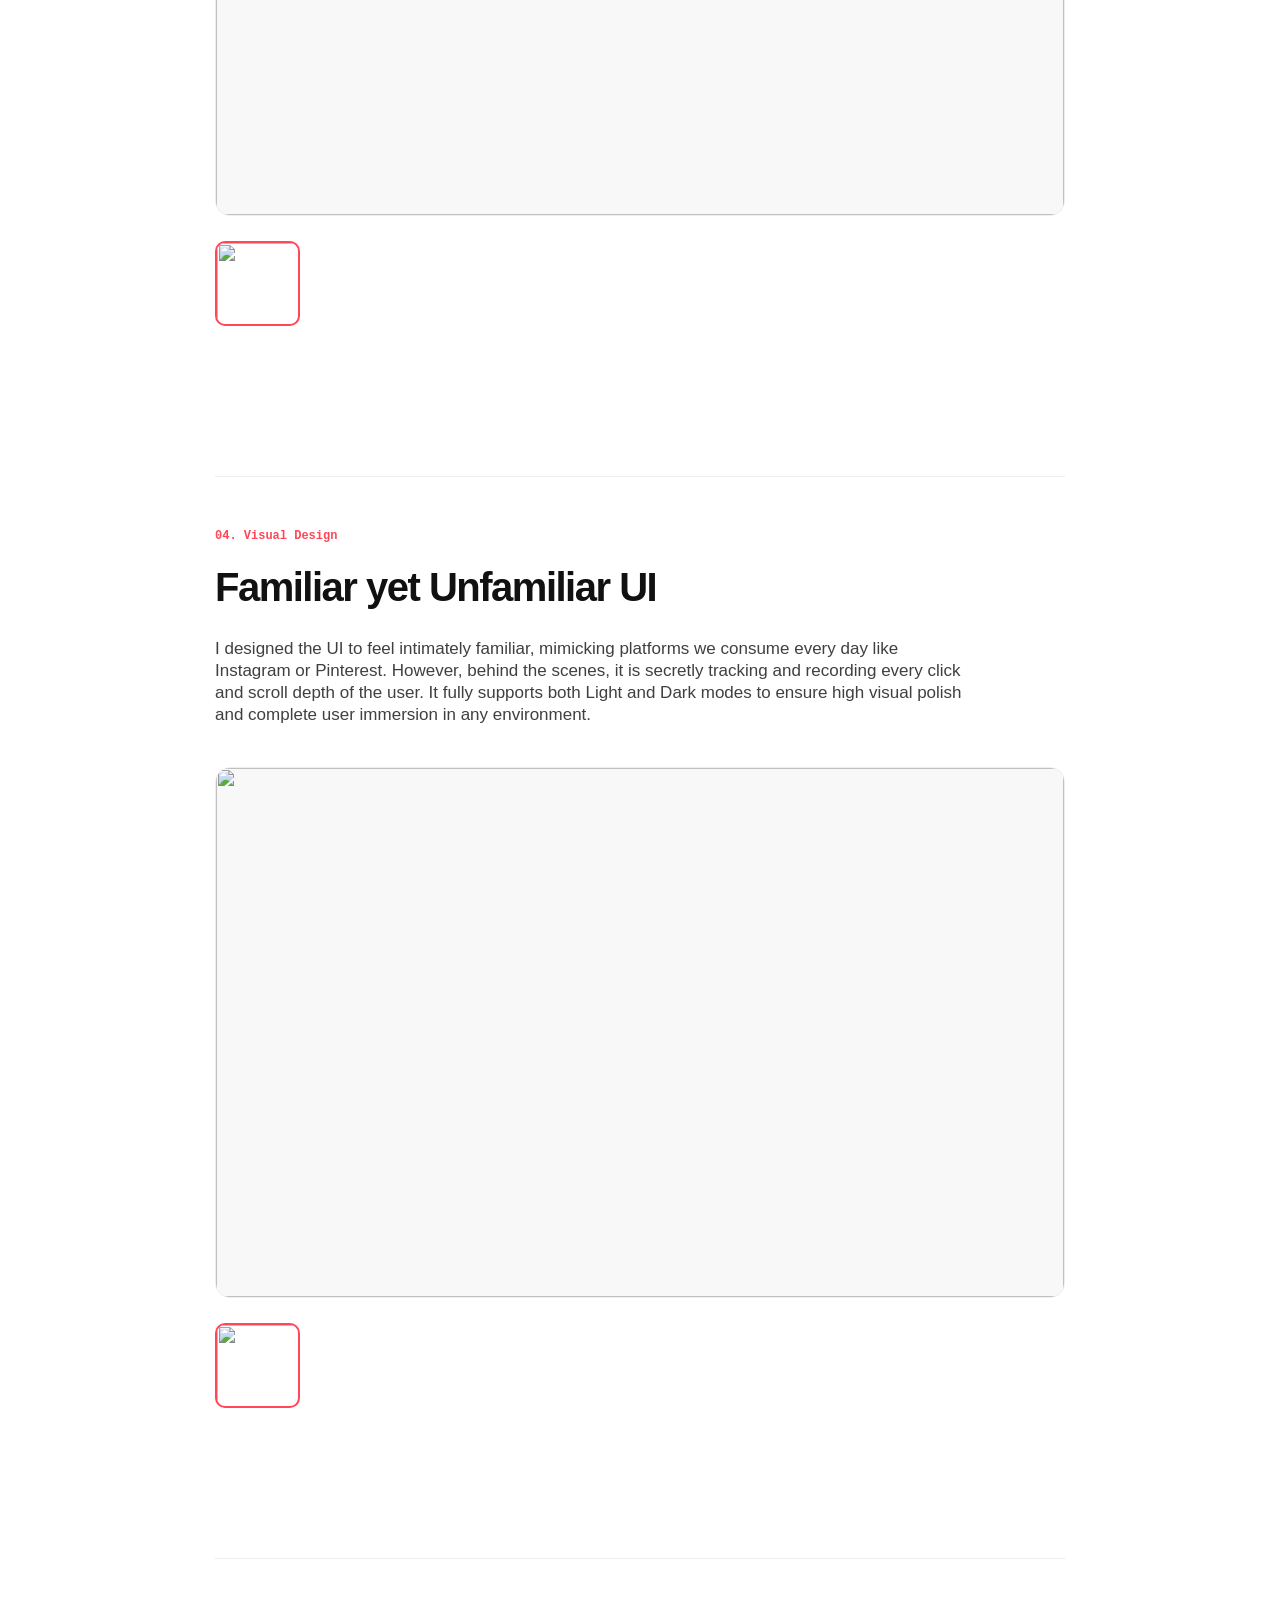
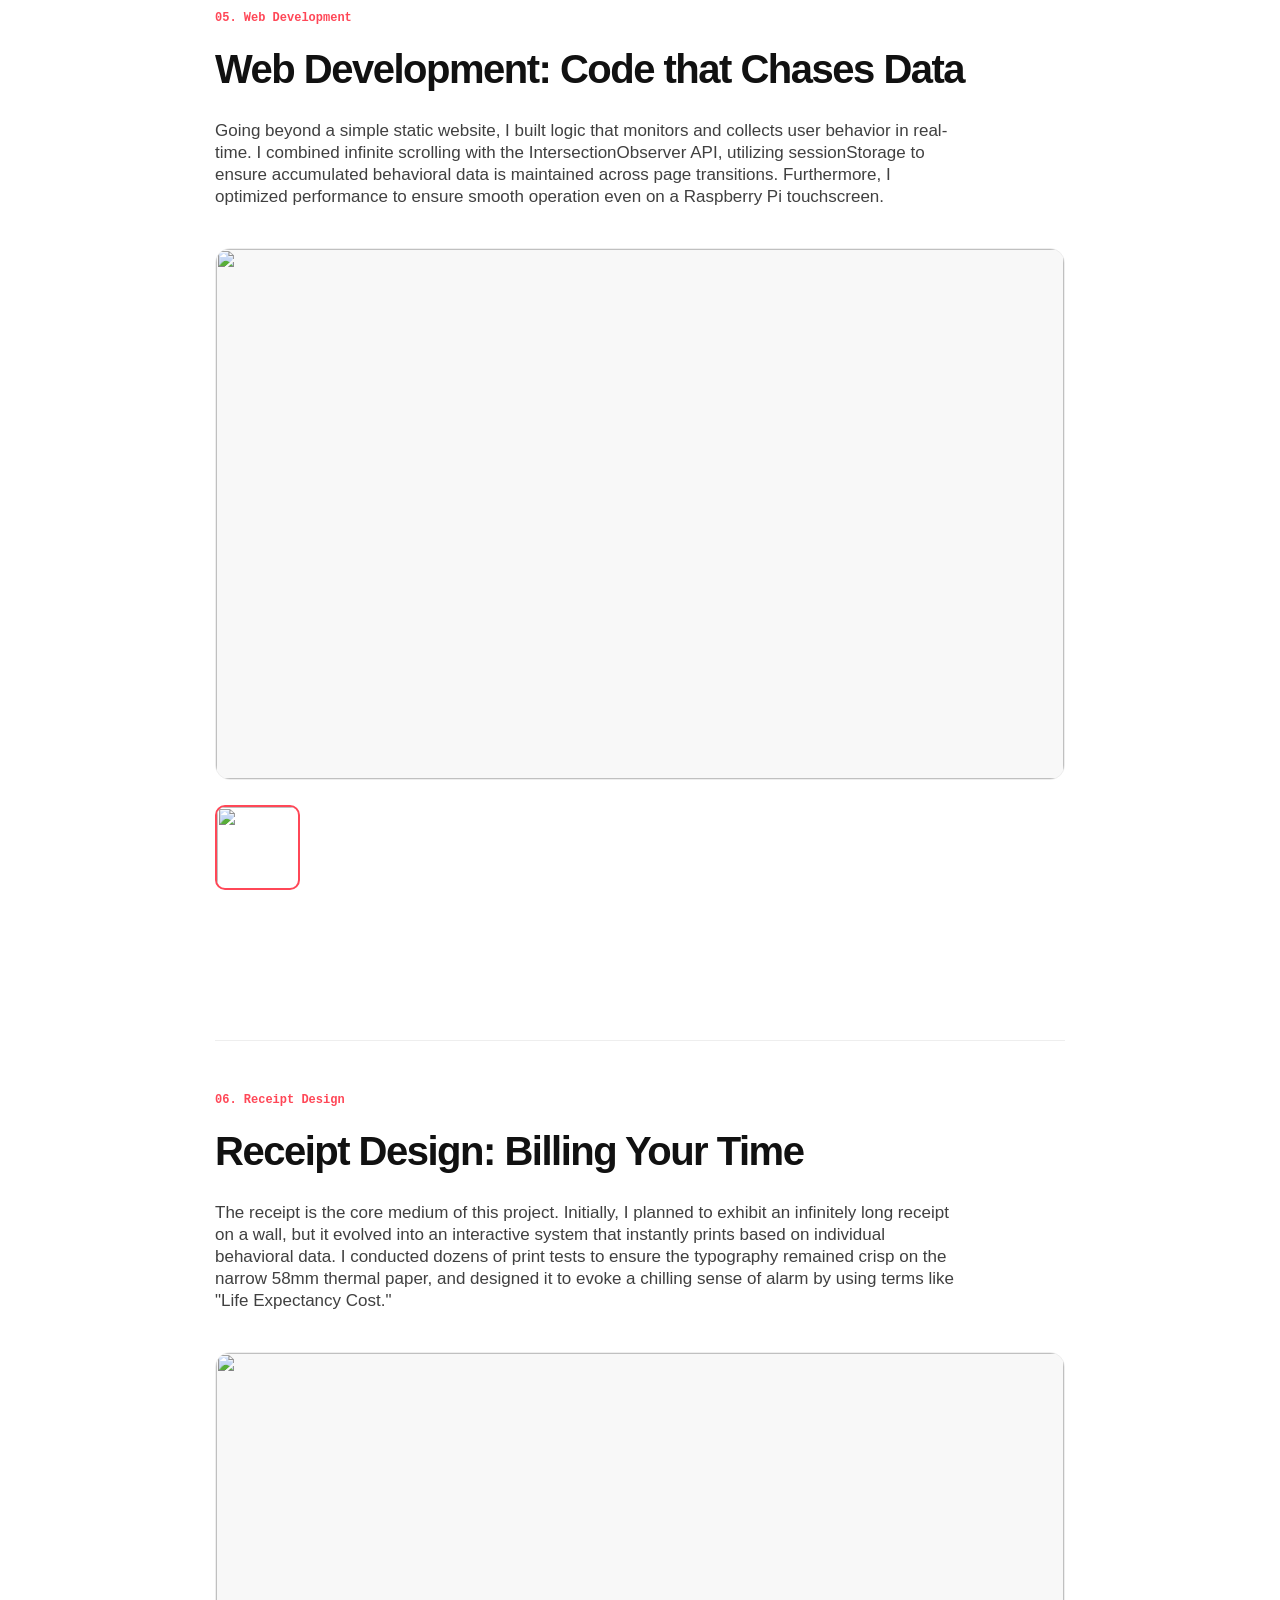
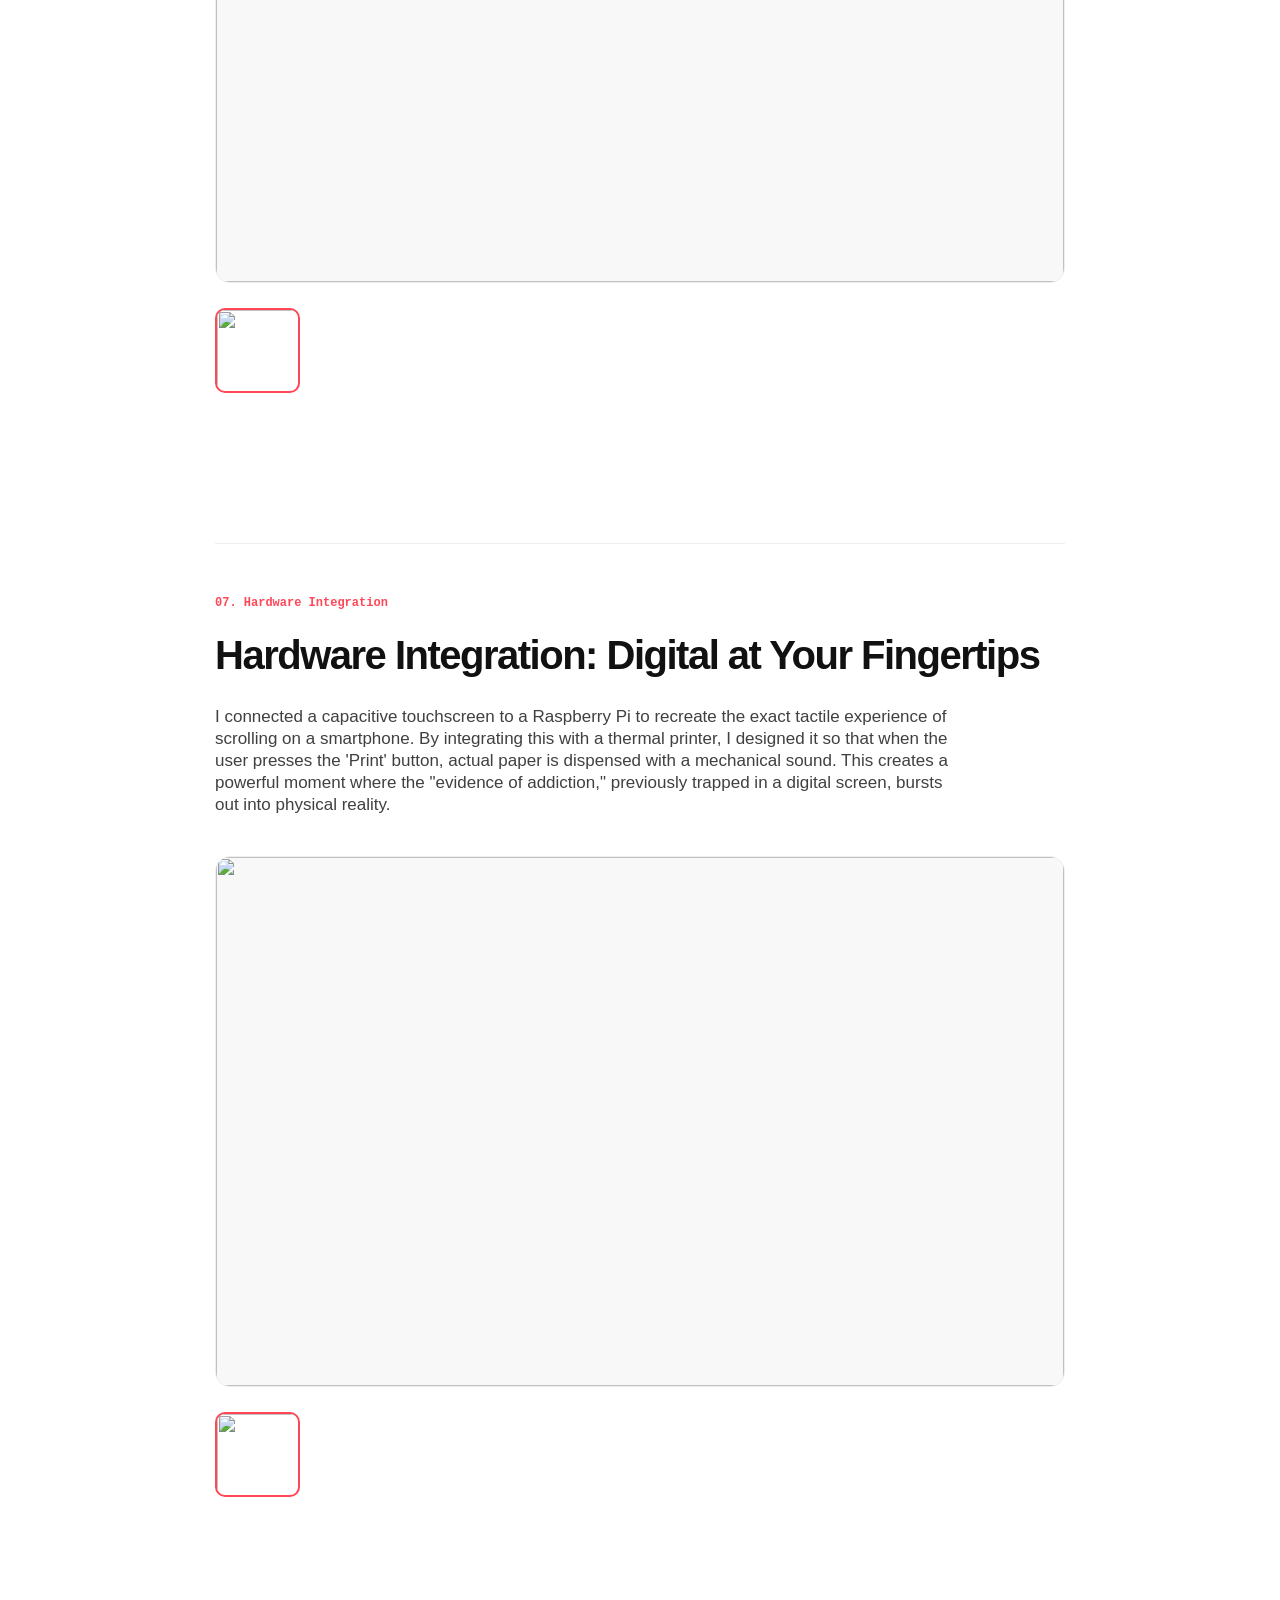
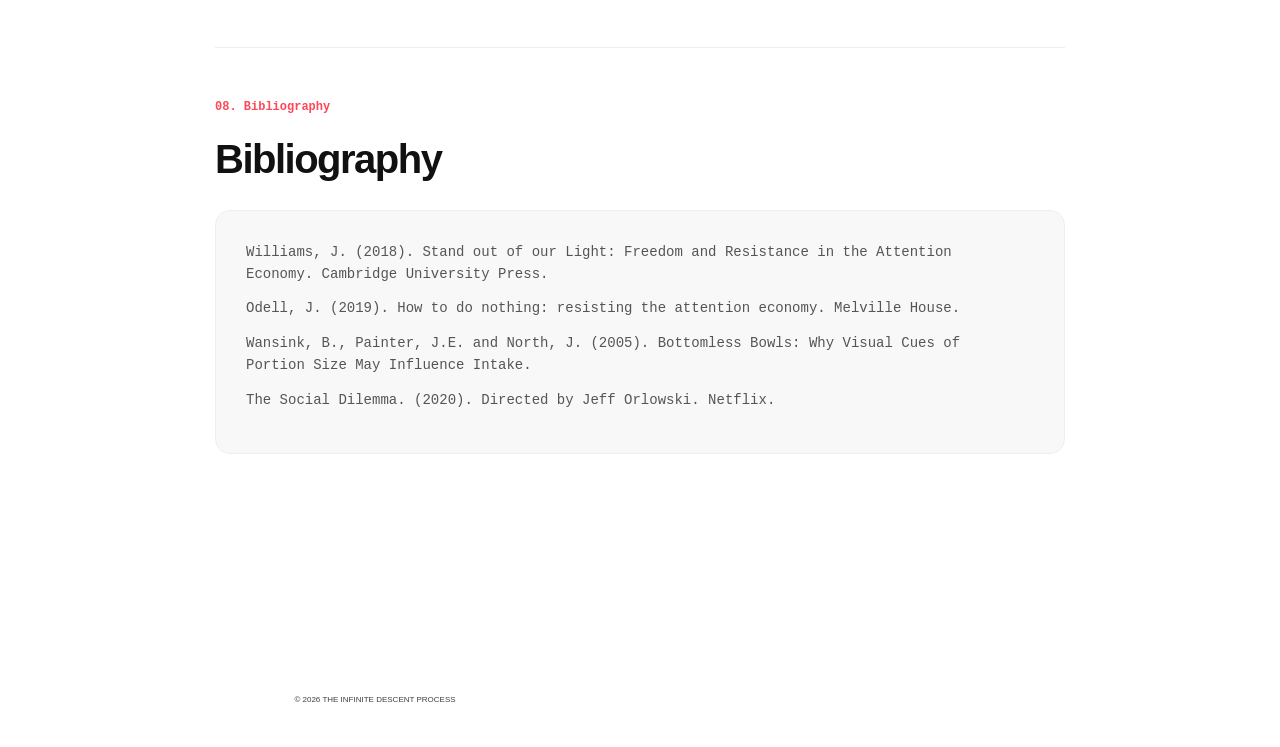
==== commit e333a301: "." ====
--- a/process.html
+++ b/process.html
@@ -43,14 +43,16 @@
                 <div class="main-display"><img src="idea_main.jpg"></div>
                 <div class="thumb-list">
                     <img src="idea1.jpg" onclick="changeImg(this, 'gal-idea')">
+                    <img src="idea2.jpg" onclick="changeImg(this, 'gal-idea')">
+                    <img src="idea3.jpg" onclick="changeImg(this, 'gal-idea')">
                 </div>
             </div>
         </section>
 
         <section id="section-research" class="reveal-section">
             <div class="section-label">02. Research</div>
-            <h2>심리학과 디자인의 결합</h2>
-            <p>브라이언 완싱크의 '바닥 없는 접시' 실험처럼, 시각적인 멈춤 신호가 없으면 인간은 배가 불러도 계속 먹게 됩니다. 이 원리를 웹의 '무한 스크롤'에 대입했습니다. 또한 슬롯머신처럼 끊임없이 보상을 기대하게 만드는 '가변적 보상' 시스템과 우리를 속이는 '다크 패턴' 디자인을 집중적으로 연구했습니다.</p>
+            <h2 style="line-height: 1.3;">Psychology & Design</h2>
+            <p style="line-height: 1.3;">Just like Brian Wansink's "Bottomless Soup Bowl" experiment, humans will continue to consume even when full if there are no visual stopping cues. I applied this psychological principle to the web's "infinite scroll." Furthermore, I intensively researched the "variable rewards" system—which keeps us constantly anticipating dopamine hits like a slot machine—and "dark pattern" designs that intentionally deceive our cognition.</p>
             <div class="gallery-module" id="gal-research">
                 <div class="main-display"><img src="research_main.jpg"></div>
                 <div class="thumb-list">
@@ -61,8 +63,8 @@
 
         <section id="section-outcome" class="reveal-section">
             <div class="section-label">03. Outcome Development</div>
-            <h2>두 가지 결과물의 연결</h2>
-            <p>Outcome 1은 끝없이 스크롤되는 '디지털 덫' 그 자체를 보여주는 웹사이트입니다. Outcome 2는 그 안에서 허비한 시간을 실제 종이 영수증으로 뽑아주는 물리적인 설치물입니다. 화면 속 가짜 시간을 손에 잡히는 진짜 종이로 바꿔서 보여줌으로써, 사용자가 자신의 습관을 직면하게 만들고자 했습니다.</p>
+            <h2 style="line-height: 1.3;">Outcome Development</h2>
+            <p style="line-height: 1.3;">Outcome 1 is a website that simulates the "digital trap" of endless scrolling itself. Outcome 2 is a physical installation that prints out the time wasted inside that trap as an actual paper receipt. By converting volatile, on-screen time into tangible paper, I aimed to force users to physically confront their digital habits.</p>
             <div class="gallery-module" id="gal-outcome">
                 <div class="main-display"><img src="sketch_main.jpg"></div>
                 <div class="thumb-list">
@@ -73,8 +75,8 @@
 
         <section id="section-design" class="reveal-section">
             <div class="section-label">04. Visual Design</div>
-            <h2>익숙하지만 낯선 UI</h2>
-            <p>우리가 매일 쓰는 인스타그램이나 핀터레스트처럼 친숙하게 보이도록 디자인했습니다. 하지만 그 뒤에서는 사용자의 모든 클릭과 스크롤 거리를 몰래 기록하고 있습니다. 다크 모드와 라이트 모드를 지원하여 사용자가 어떤 환경에서도 몰입할 수 있도록 시각적인 완성도를 높였습니다.</p>
+            <h2 style="line-height: 1.3;">Familiar yet Unfamiliar UI</h2>
+            <p style="line-height: 1.3;">I designed the UI to feel intimately familiar, mimicking platforms we consume every day like Instagram or Pinterest. However, behind the scenes, it is secretly tracking and recording every click and scroll depth of the user. It fully supports both Light and Dark modes to ensure high visual polish and complete user immersion in any environment.</p>
             <div class="gallery-module" id="gal-design">
                 <div class="main-display"><img src="design_main.jpg"></div>
                 <div class="thumb-list">
@@ -85,8 +87,8 @@
 
         <section id="section-coding" class="reveal-section">
             <div class="section-label">05. Web Development</div>
-            <h2>데이터를 쫓는 코드</h2>
-            <p>단순한 웹사이트를 넘어 사용자의 행동을 실시간으로 감시하는 로직을 짰습니다. `IntersectionObserver`로 끝없는 스크롤을 만들고, `sessionStorage`를 사용해 페이지를 옮겨 다녀도 그동안 쌓인 데이터가 사라지지 않게 구현했습니다. 라즈베리 파이 터치스크린에서도 부드럽게 작동하도록 최적화했습니다.</p>
+            <h2 style="line-height: 1.3;">Web Development: Code that Chases Data</h2>
+            <p style="line-height: 1.3;">Going beyond a simple static website, I built logic that monitors and collects user behavior in real-time. I combined infinite scrolling with the IntersectionObserver API, utilizing sessionStorage to ensure accumulated behavioral data is maintained across page transitions. Furthermore, I optimized performance to ensure smooth operation even on a Raspberry Pi touchscreen.</p>
             <div class="gallery-module" id="gal-coding">
                 <div class="main-display"><img src="coding_main.jpg"></div>
                 <div class="thumb-list">
@@ -97,8 +99,8 @@
 
         <section id="section-receipt" class="reveal-section">
             <div class="section-label">06. Receipt Design</div>
-            <h2>당신의 시간을 청구합니다</h2>
-            <p>영수증은 이 프로젝트의 하이라이트입니다. 처음에는 무한한 영수증을 벽에 붙이려 했지만, 결국 개개인의 활동에 맞춰 뽑아주는 시스템으로 발전시켰습니다. 58mm 좁은 폭에 맞춰 글자가 잘리지 않게 수십 번 테스트했고, '생명 연장 비용' 같은 단어를 넣어 경각심을 주었습니다.</p>
+            <h2 style="line-height: 1.3;">Receipt Design: Billing Your Time</h2>
+            <p style="line-height: 1.3;">The receipt is the core medium of this project. Initially, I planned to exhibit an infinitely long receipt on a wall, but it evolved into an interactive system that instantly prints based on individual behavioral data. I conducted dozens of print tests to ensure the typography remained crisp on the narrow 58mm thermal paper, and designed it to evoke a chilling sense of alarm by using terms like "Life Expectancy Cost."</p>
             <div class="gallery-module" id="gal-receipt">
                 <div class="main-display"><img src="receipt_main.jpg"></div>
                 <div class="thumb-list">
@@ -109,8 +111,8 @@
 
         <section id="section-hardware" class="reveal-section">
             <div class="section-label">07. Hardware Integration</div>
-            <h2>손끝으로 느끼는 디지털</h2>
-            <p>라즈베리 파이에 터치스크린을 연결해 스마트폰처럼 직접 손가락으로 스크롤하는 느낌을 구현했습니다. 영수증 프린터와 연동하여 버튼을 누르면 실제 종이가 지지직 소리를 내며 나옵니다. 컴퓨터 화면 속에만 있던 중독의 증거가 물리적인 현실로 튀어나오는 순간을 만들었습니다.</p>
+            <h2 style="line-height: 1.3;">Hardware Integration: Digital at Your Fingertips</h2>
+            <p style="line-height: 1.3;">I connected a capacitive touchscreen to a Raspberry Pi to recreate the exact tactile experience of scrolling on a smartphone. By integrating this with a thermal printer, I designed it so that when the user presses the 'Print' button, actual paper is dispensed with a mechanical sound. This creates a powerful moment where the "evidence of addiction," previously trapped in a digital screen, bursts out into physical reality.</p>
             <div class="gallery-module" id="gal-hardware">
                 <div class="main-display"><img src="hw_main.jpg"></div>
                 <div class="thumb-list">
@@ -121,7 +123,7 @@
 
         <section id="section-biblio" class="reveal-section">
             <div class="section-label">08. Bibliography</div>
-            <h2>참고 문헌 및 자료</h2>
+            <h2 style="line-height: 1.3;">Bibliography</h2>
             <div class="biblio-box">
                 <p> Williams, J. (2018). Stand out of our Light: Freedom and Resistance in the Attention Economy. Cambridge University Press.</p>
                 <p> Odell, J. (2019). How to do nothing: resisting the attention economy. Melville House.</p>
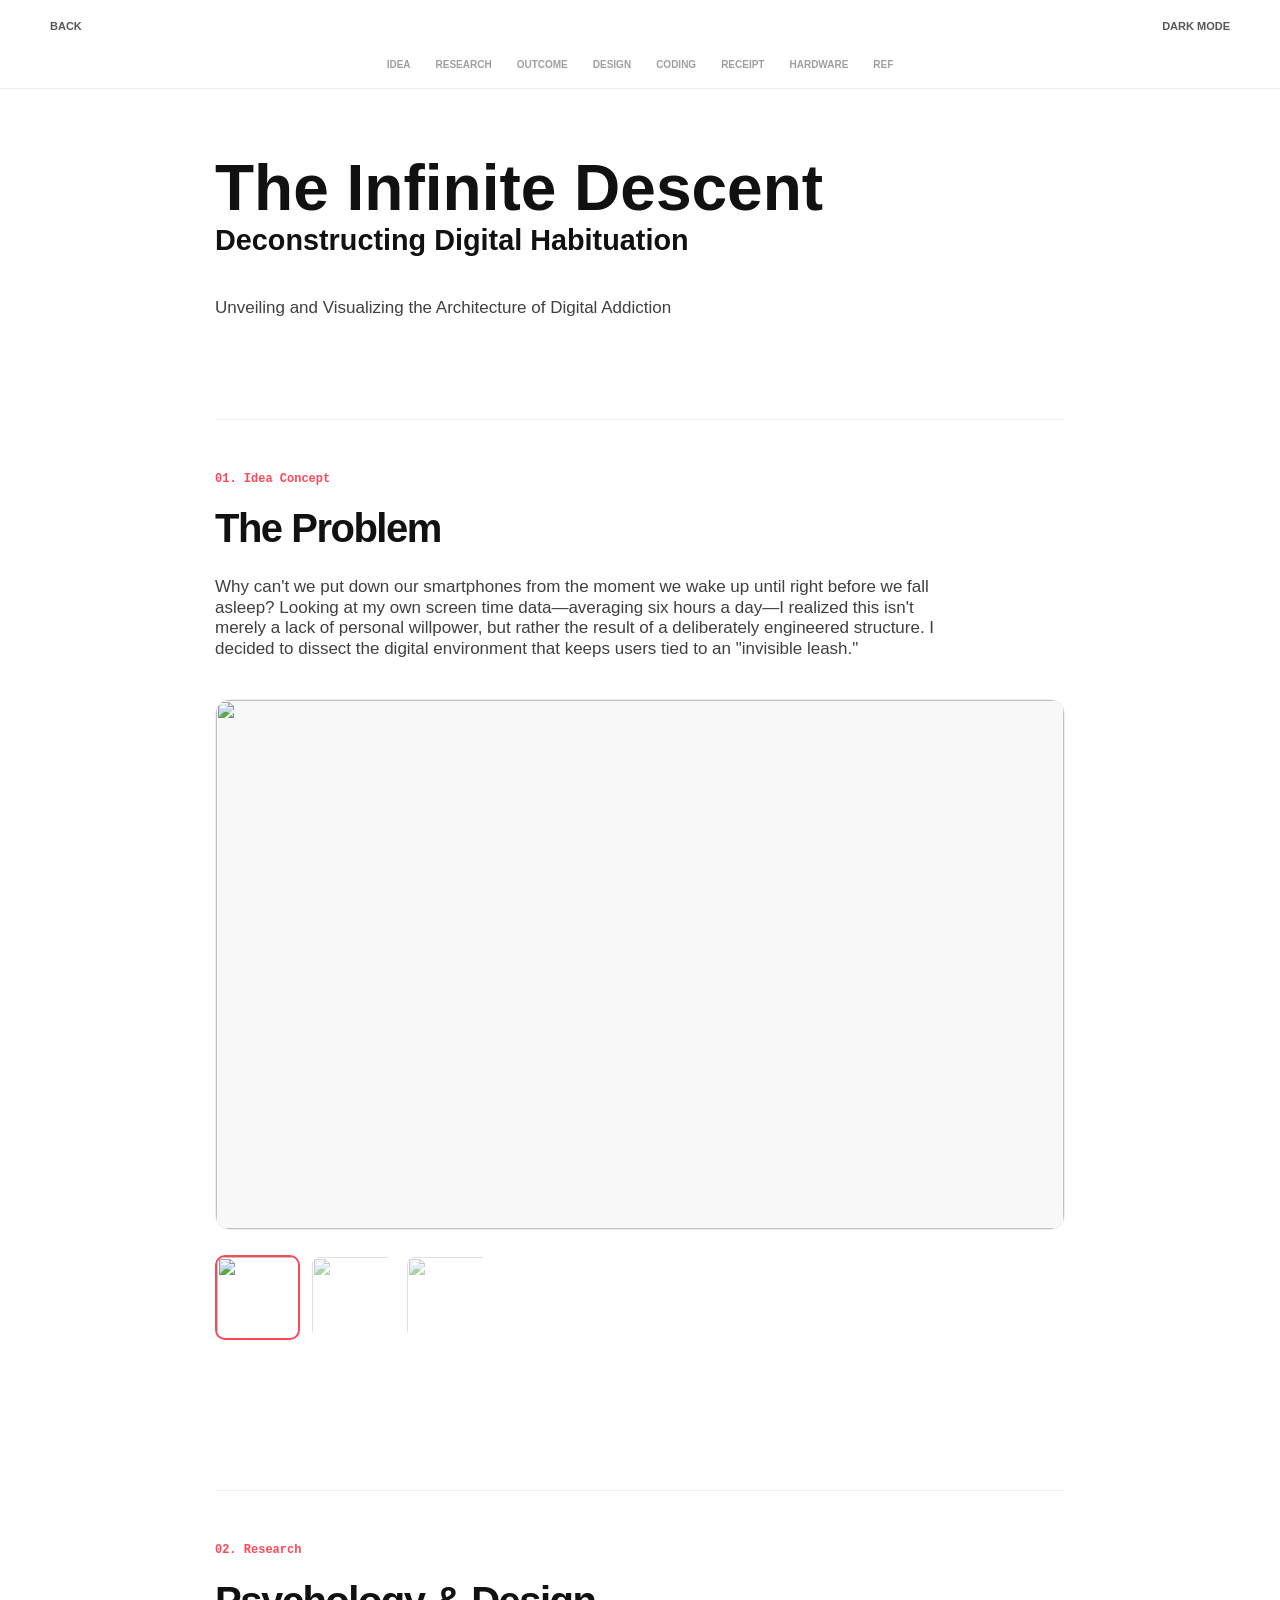
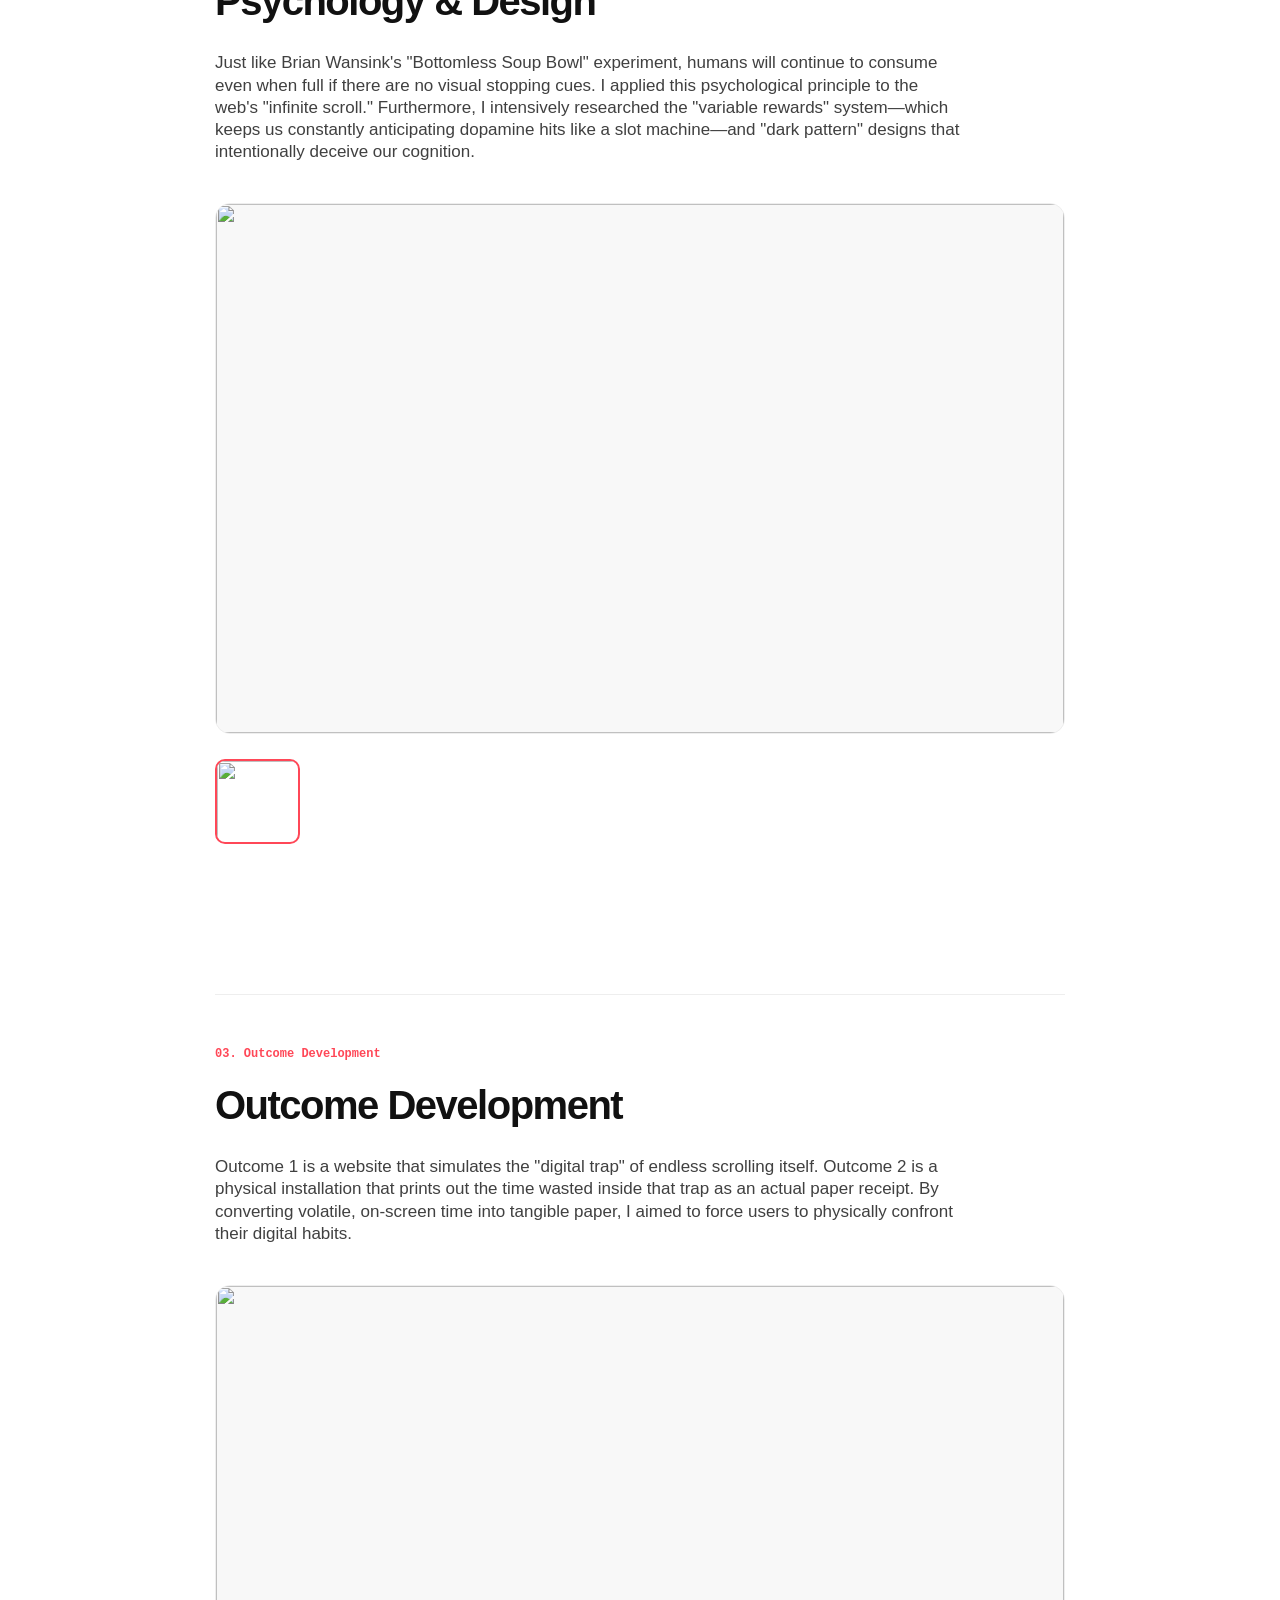
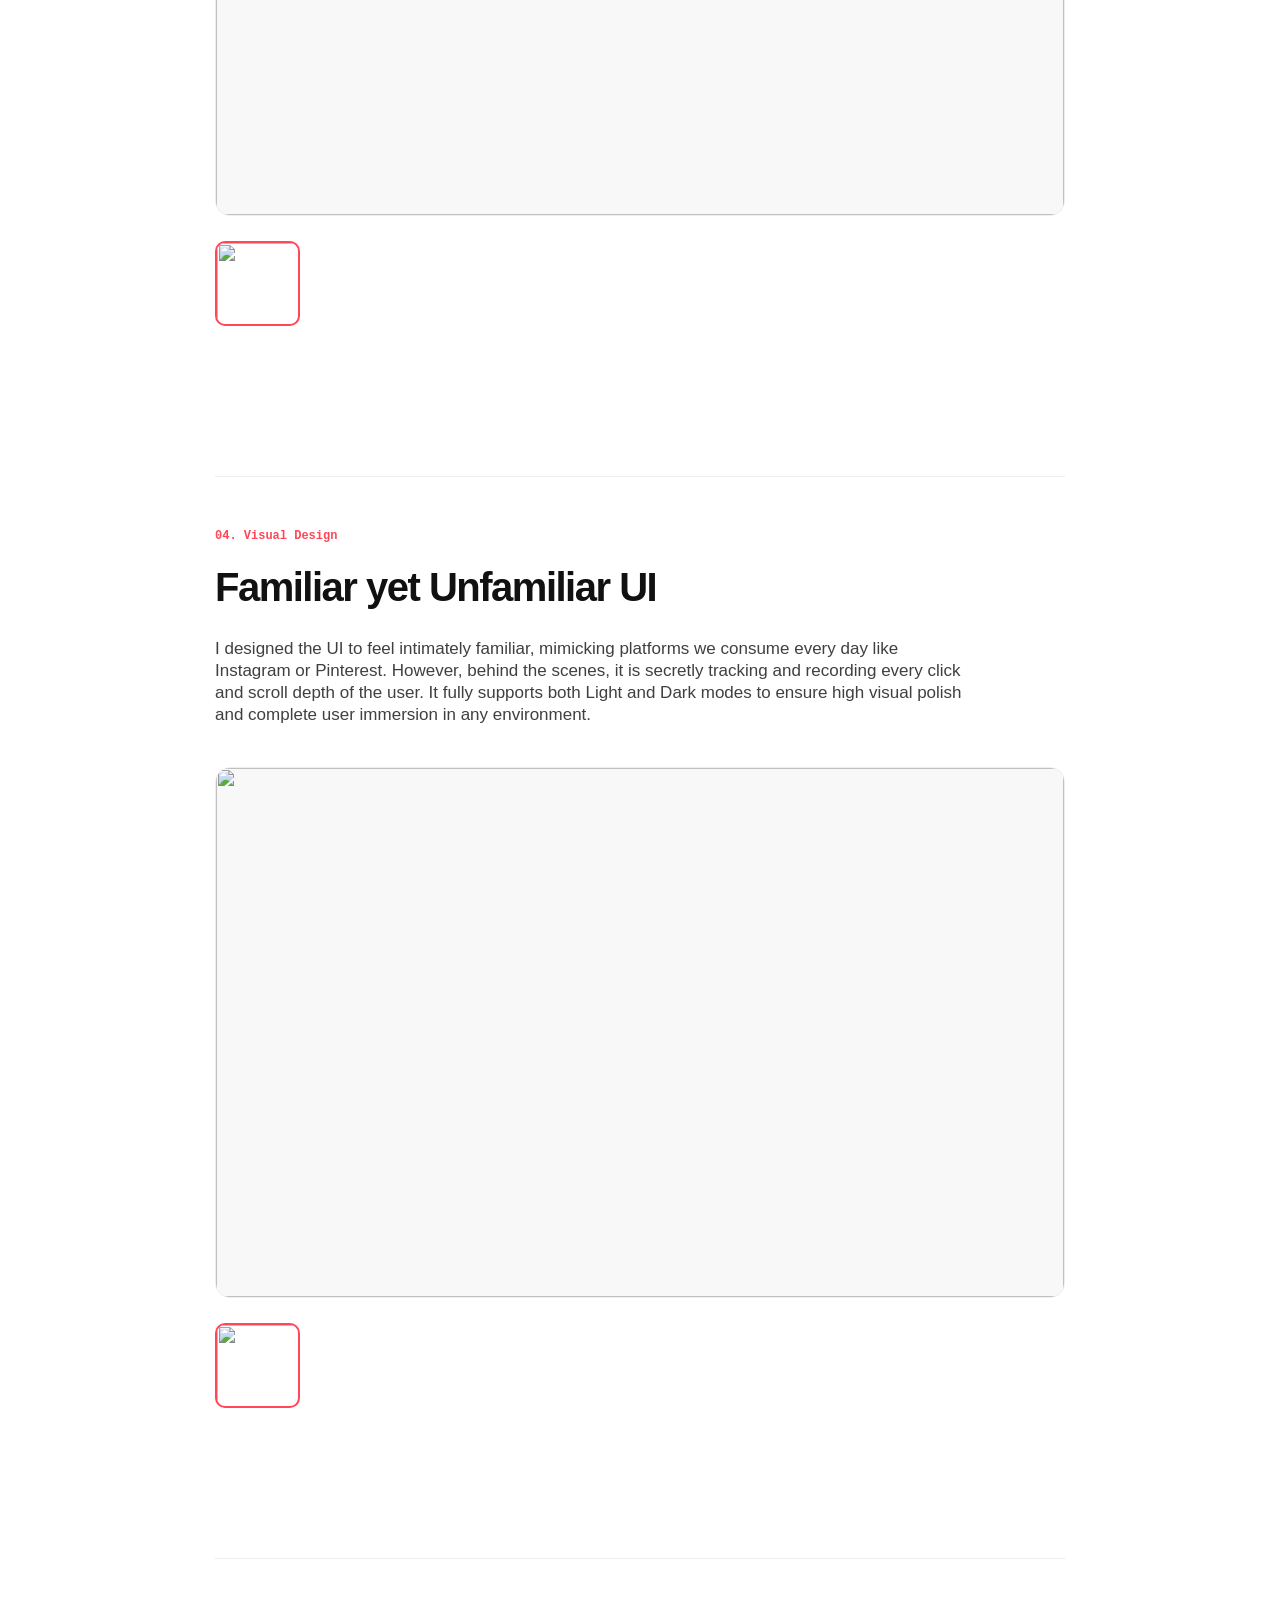
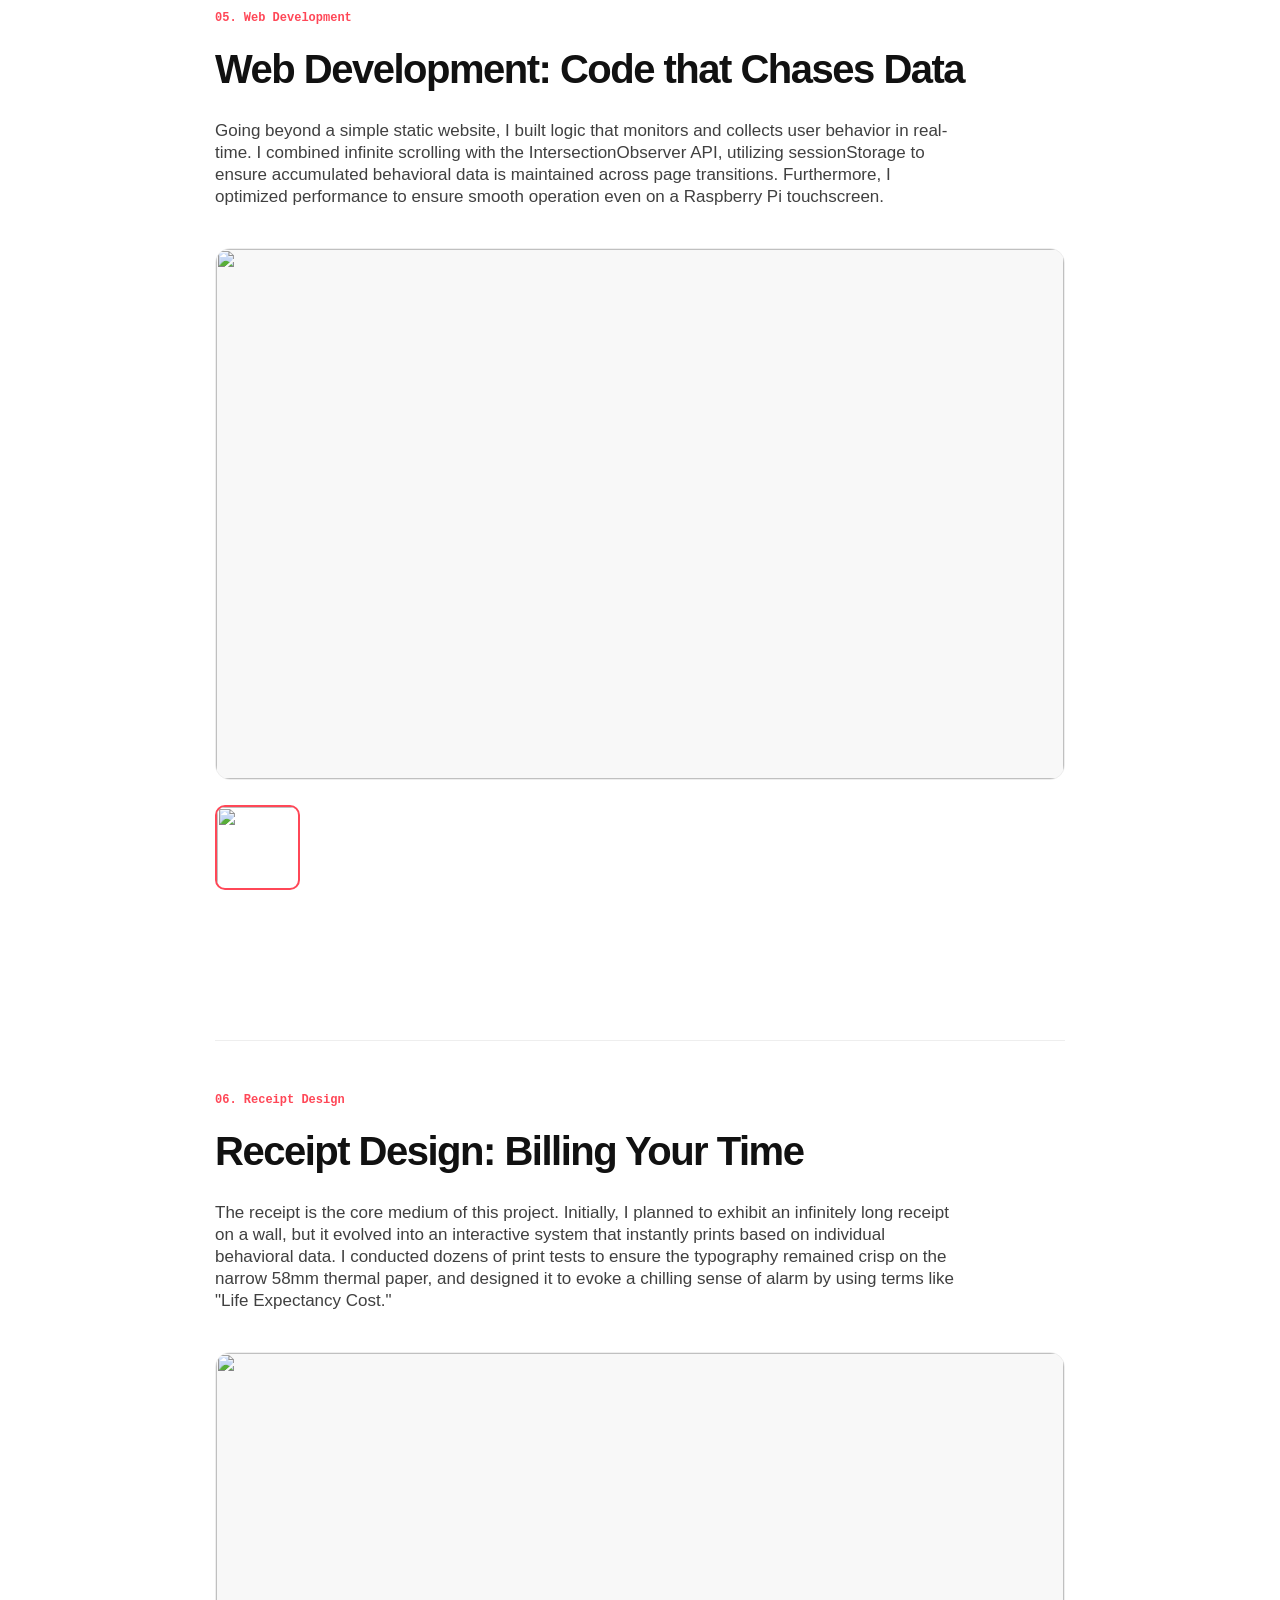
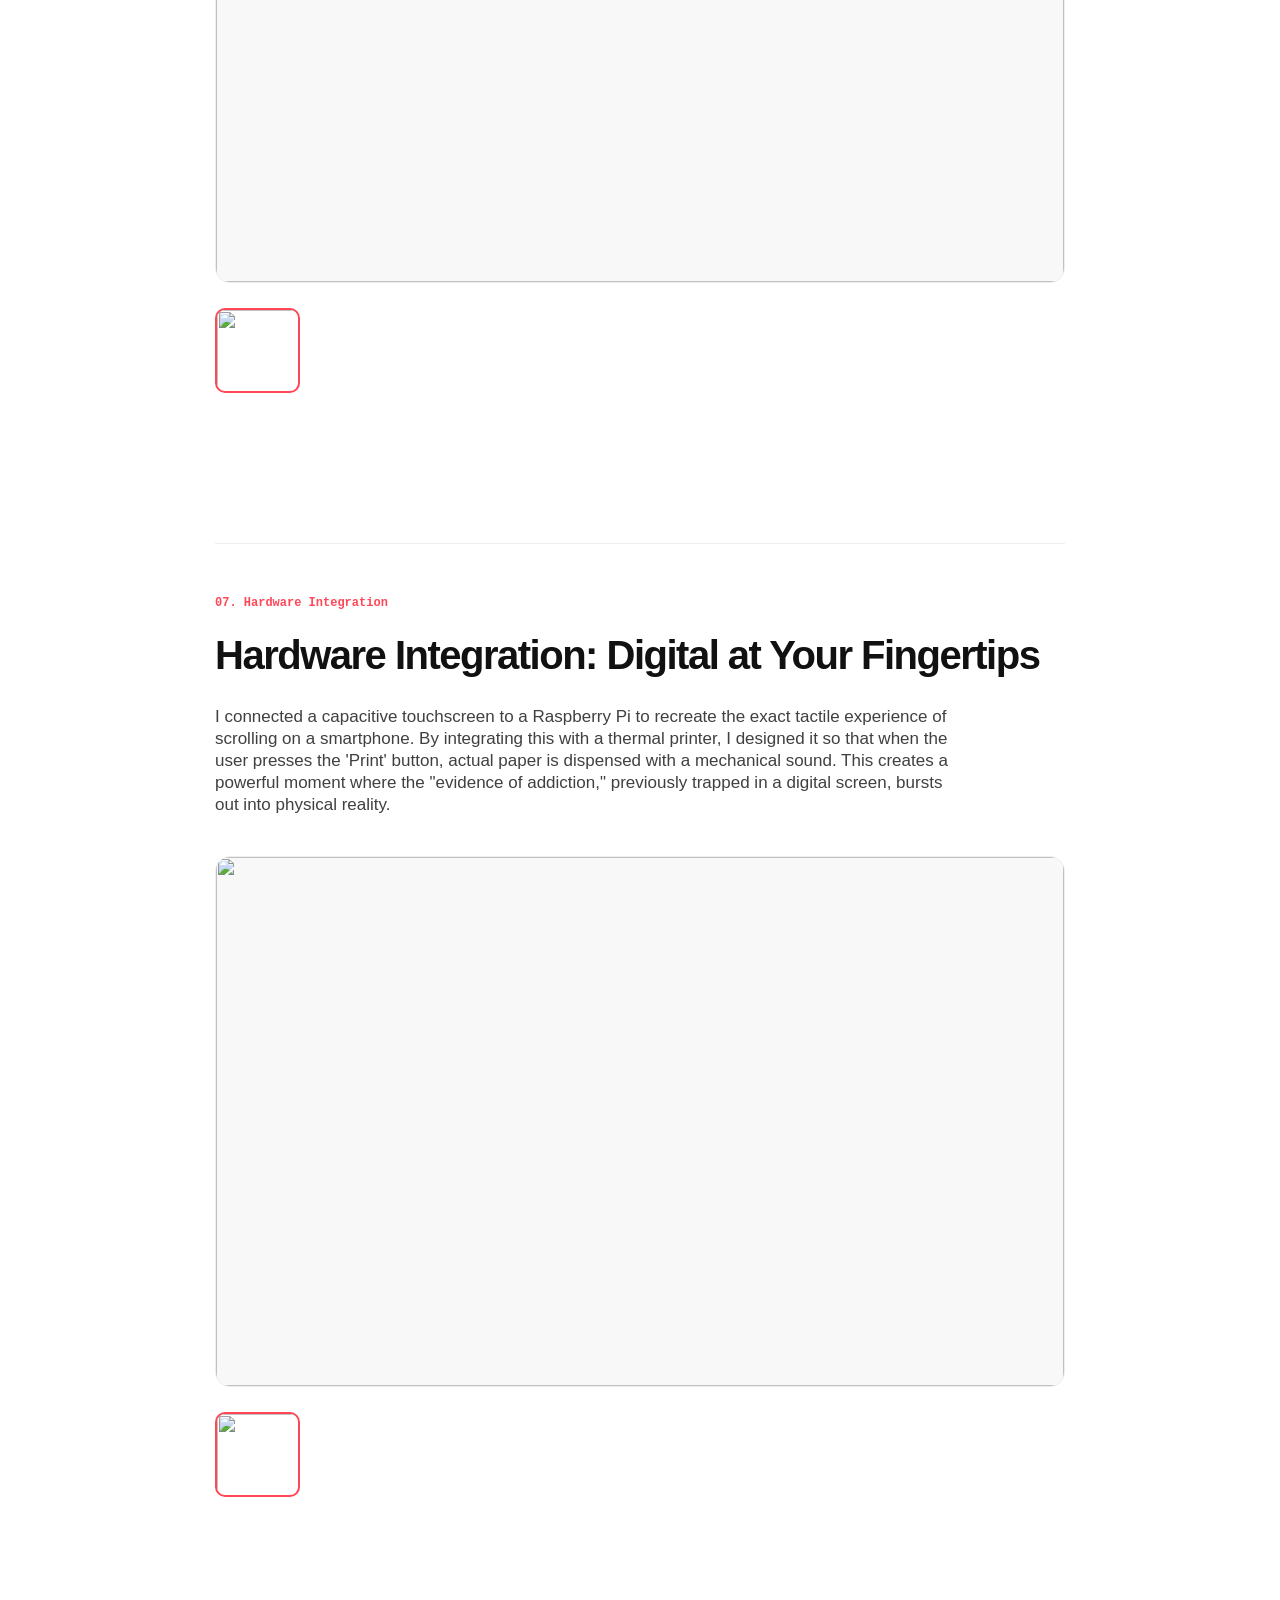
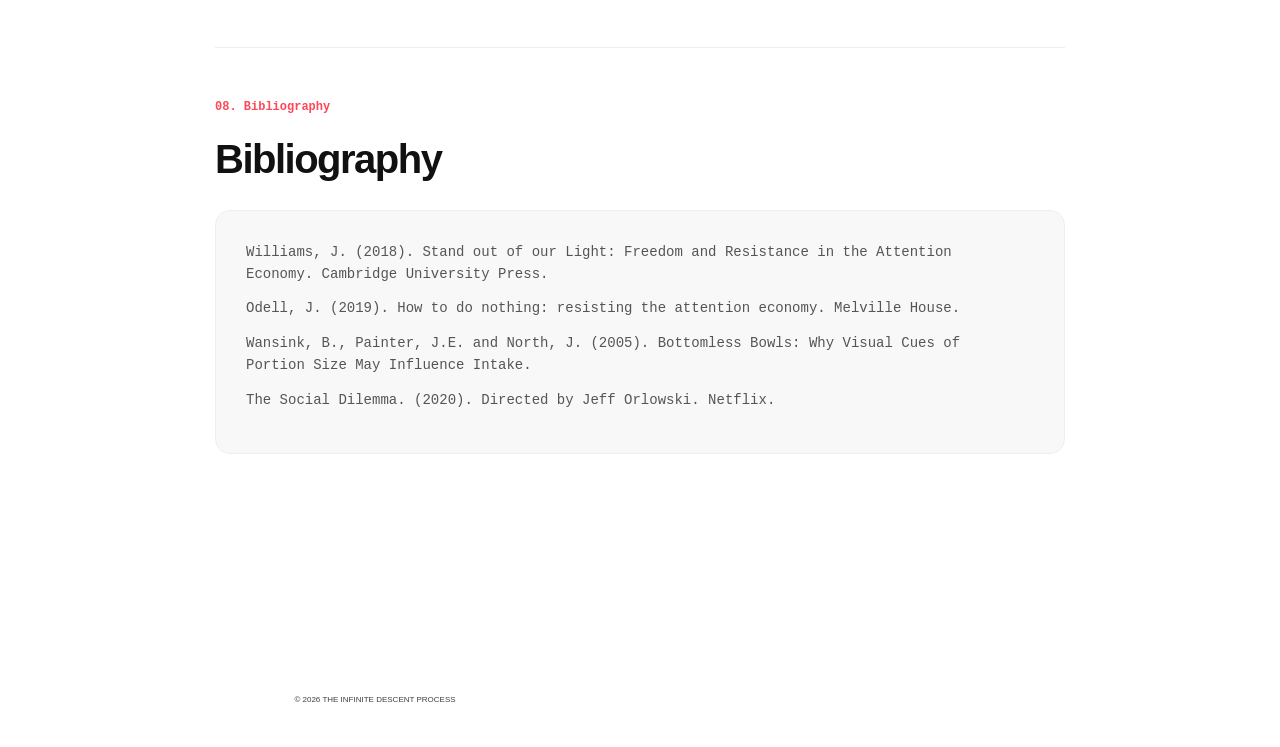
==== commit d8df4f9b: "." ====
--- a/process.html
+++ b/process.html
@@ -37,7 +37,7 @@
 
         <section id="section-idea" class="reveal-section">
             <div class="section-label">01. Idea Concept</div>
-            <h2 style="line-height: 1.2;">The Origin of the Thought</h2>
+            <h2 style="line-height: 1.2;">The Problem</h2>
             <p style="line-height: 1.2;">Why can't we put down our smartphones from the moment we wake up until right before we fall asleep? Looking at my own screen time data—averaging six hours a day—I realized this isn't merely a lack of personal willpower, but rather the result of a deliberately engineered structure. I decided to dissect the digital environment that keeps users tied to an "invisible leash."</p>
             <div class="gallery-module" id="gal-idea">
                 <div class="main-display"><img src="idea_main.jpg"></div>
--- a/process.css
+++ b/process.css
@@ -14,14 +14,14 @@
     line-height: 1.6; transition: 0.3s ease; overflow-x: hidden;
 }
 
-/* ✅ 네비게이션 컨테이너 */
+/* 네비게이션 컨테이너 */
 .process-nav { 
     position: fixed; top: 0; left: 0; width: 100%; 
     background: var(--bg); border-bottom: 1px solid var(--border);
     z-index: 2000; display: flex; flex-direction: column; padding: 15px 0 10px 0;
 }
 
-/* ✅ 상단 버튼 행: 양 끝 정렬 고정 */
+/* 상단 버튼 행: 양 끝 정렬 고정 */
 .nav-top-row {
     display: flex;
     justify-content: space-between; 
@@ -31,11 +31,11 @@
     box-sizing: border-box;
 }
 
-/* ✅ 하단 목차 행: 중앙 정렬 설정 */
+/* 하단 목차 행: 중앙 정렬 설정 */
 .nav-menu { 
     display: flex; 
     gap: 18px; 
-    justify-content: center; /* 👈 목차들을 가로 중앙으로 정렬 */
+    justify-content: center; /* 목차들을 가로 중앙으로 정렬 */
     overflow-x: auto; 
     padding: 15px 25px 5px; 
     scrollbar-width: none;
@@ -58,7 +58,7 @@
 }
 .nav-menu a:hover { opacity: 1; color: var(--accent); }
 
-/* ✅ 버튼 스타일: 투명 배경 */
+/* 버튼 스타일: 투명 배경 */
 .back-btn, .nav-btn { 
     background: transparent; border: none; color: var(--fg); 
     padding: 5px 0; cursor: pointer; font-size: 11px; font-weight: 800;
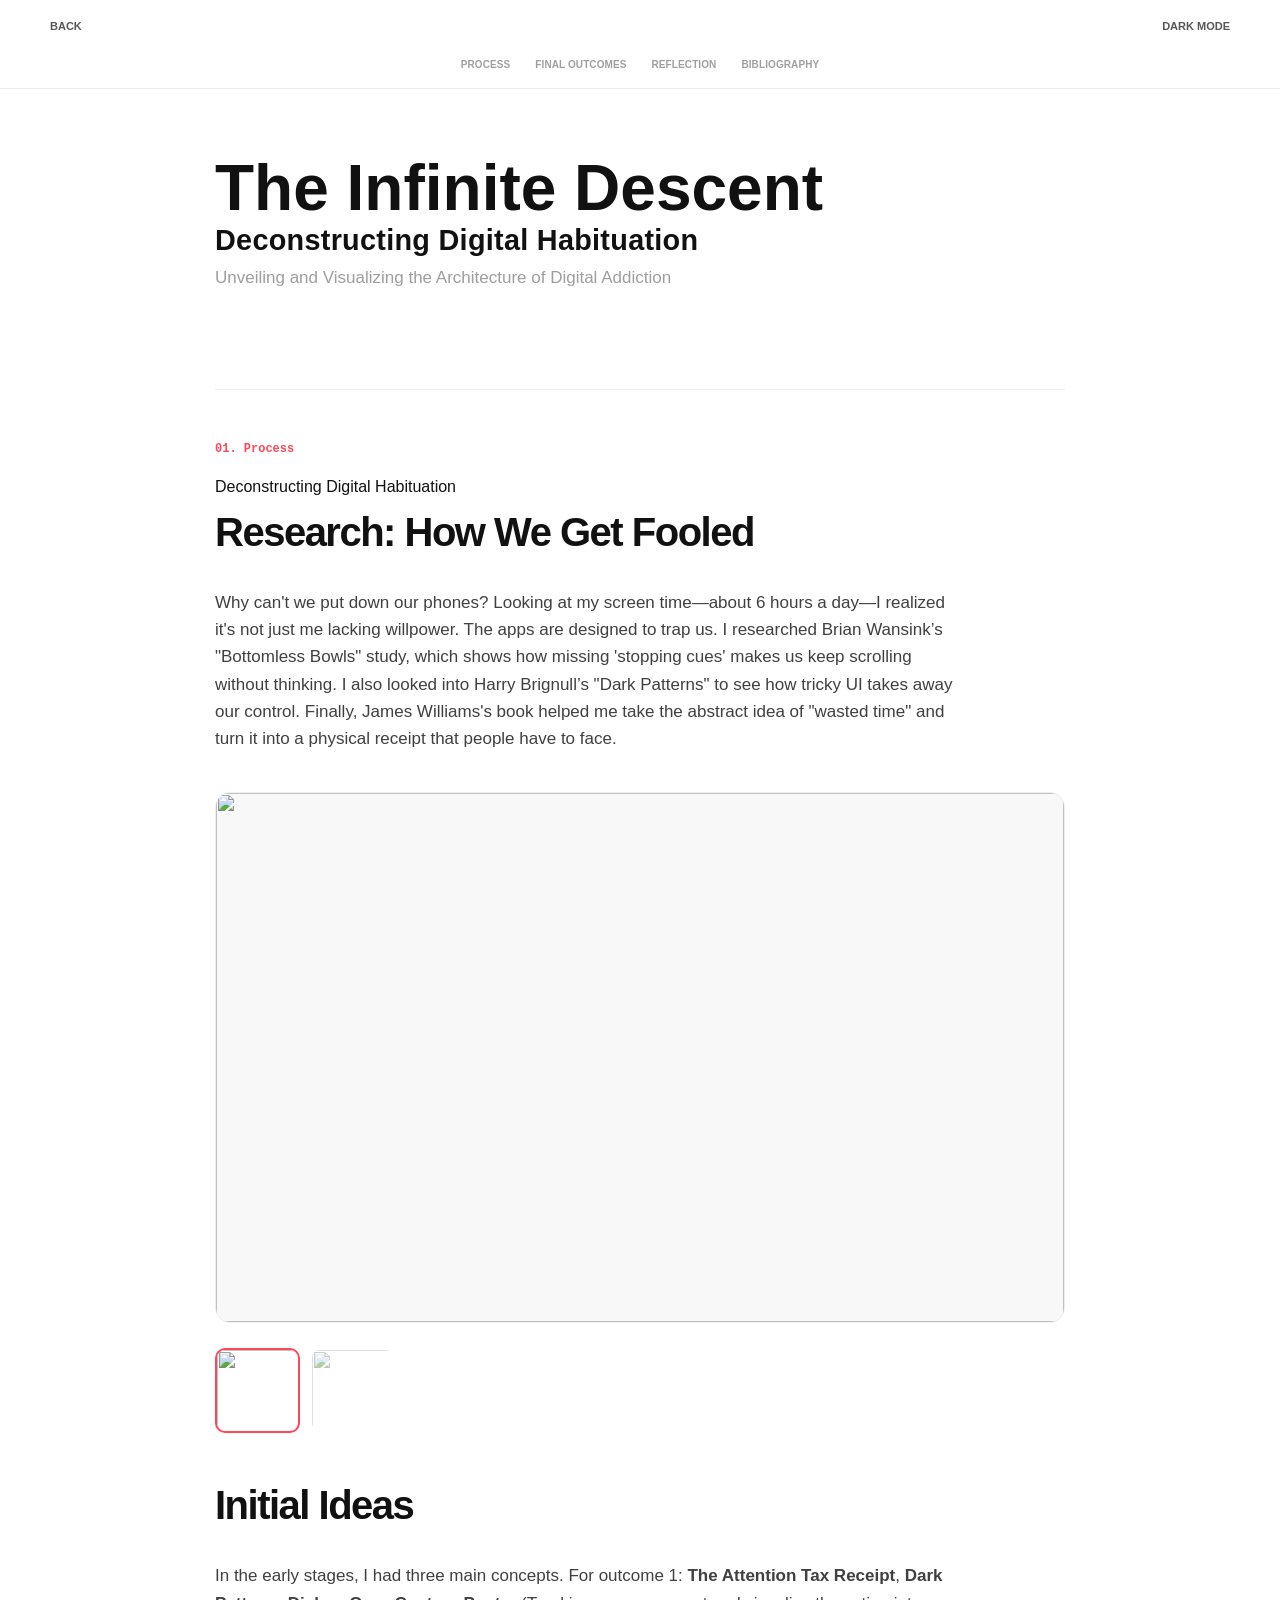
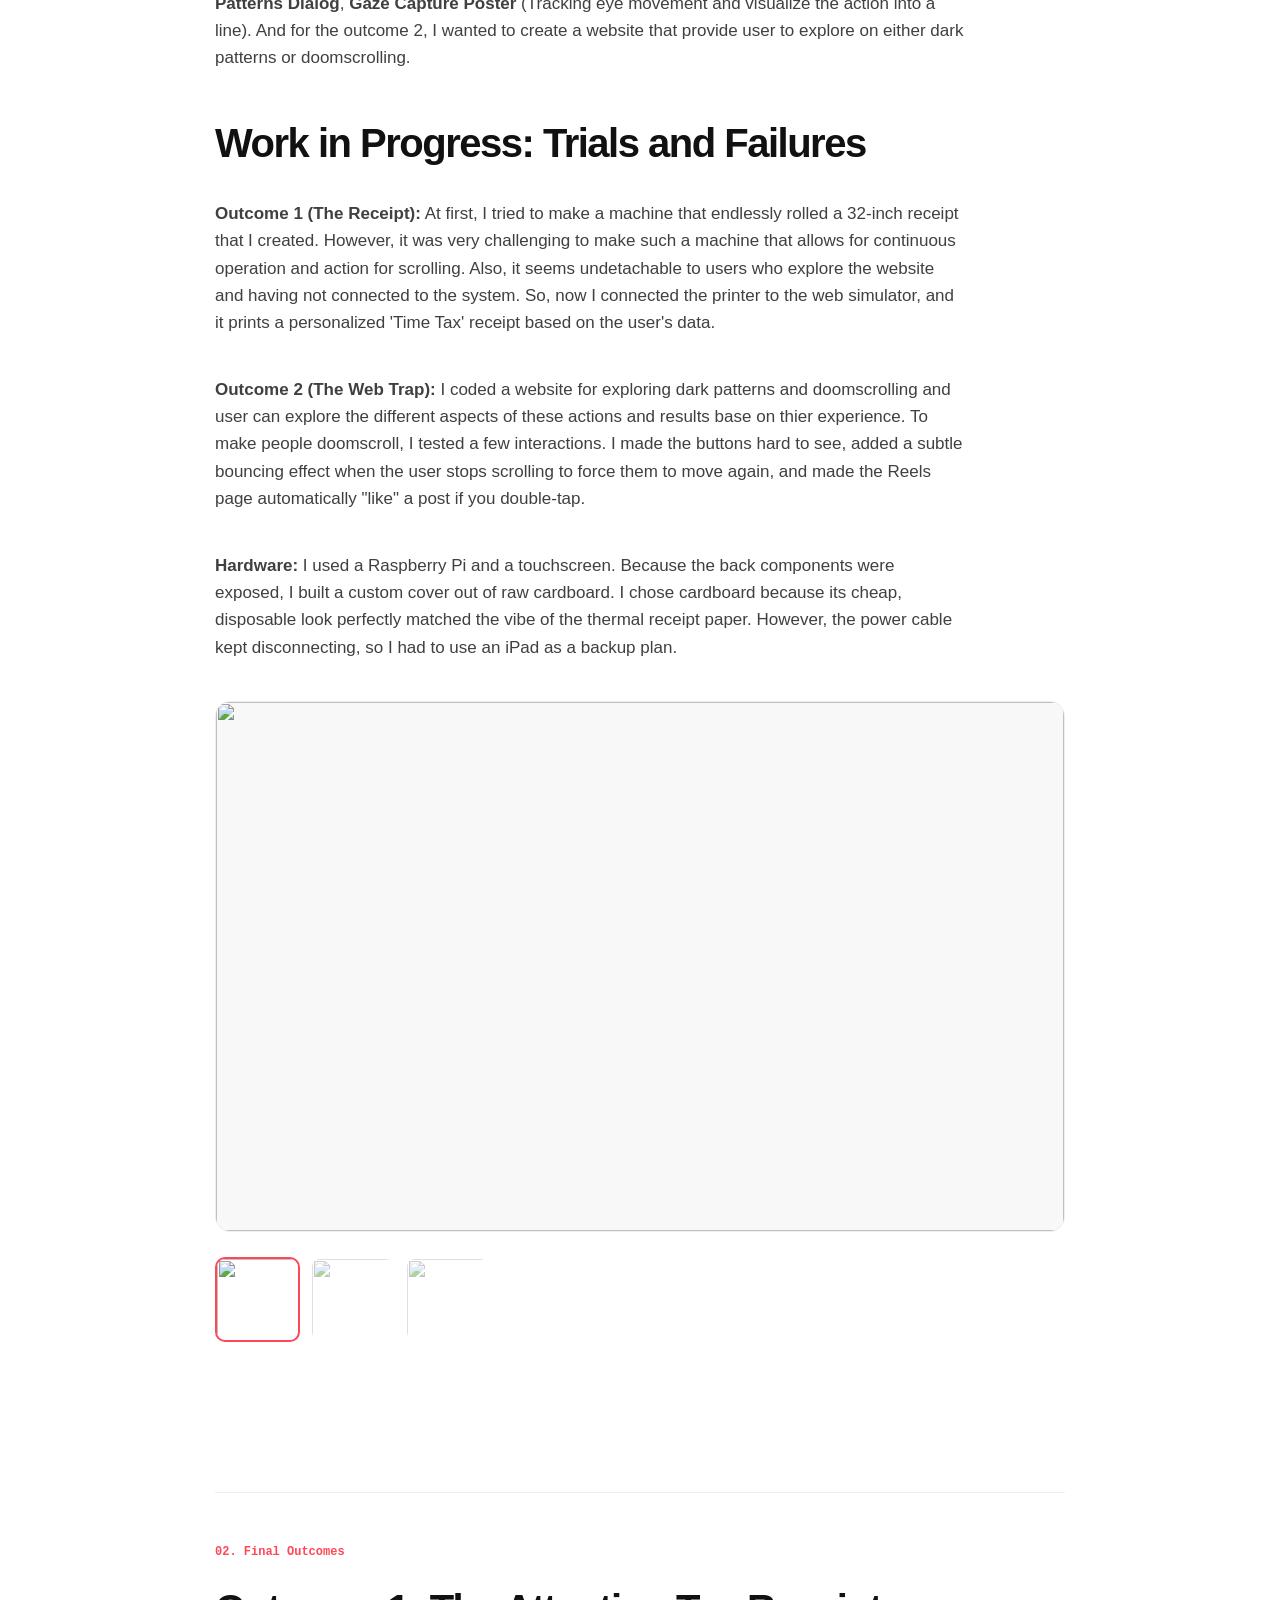
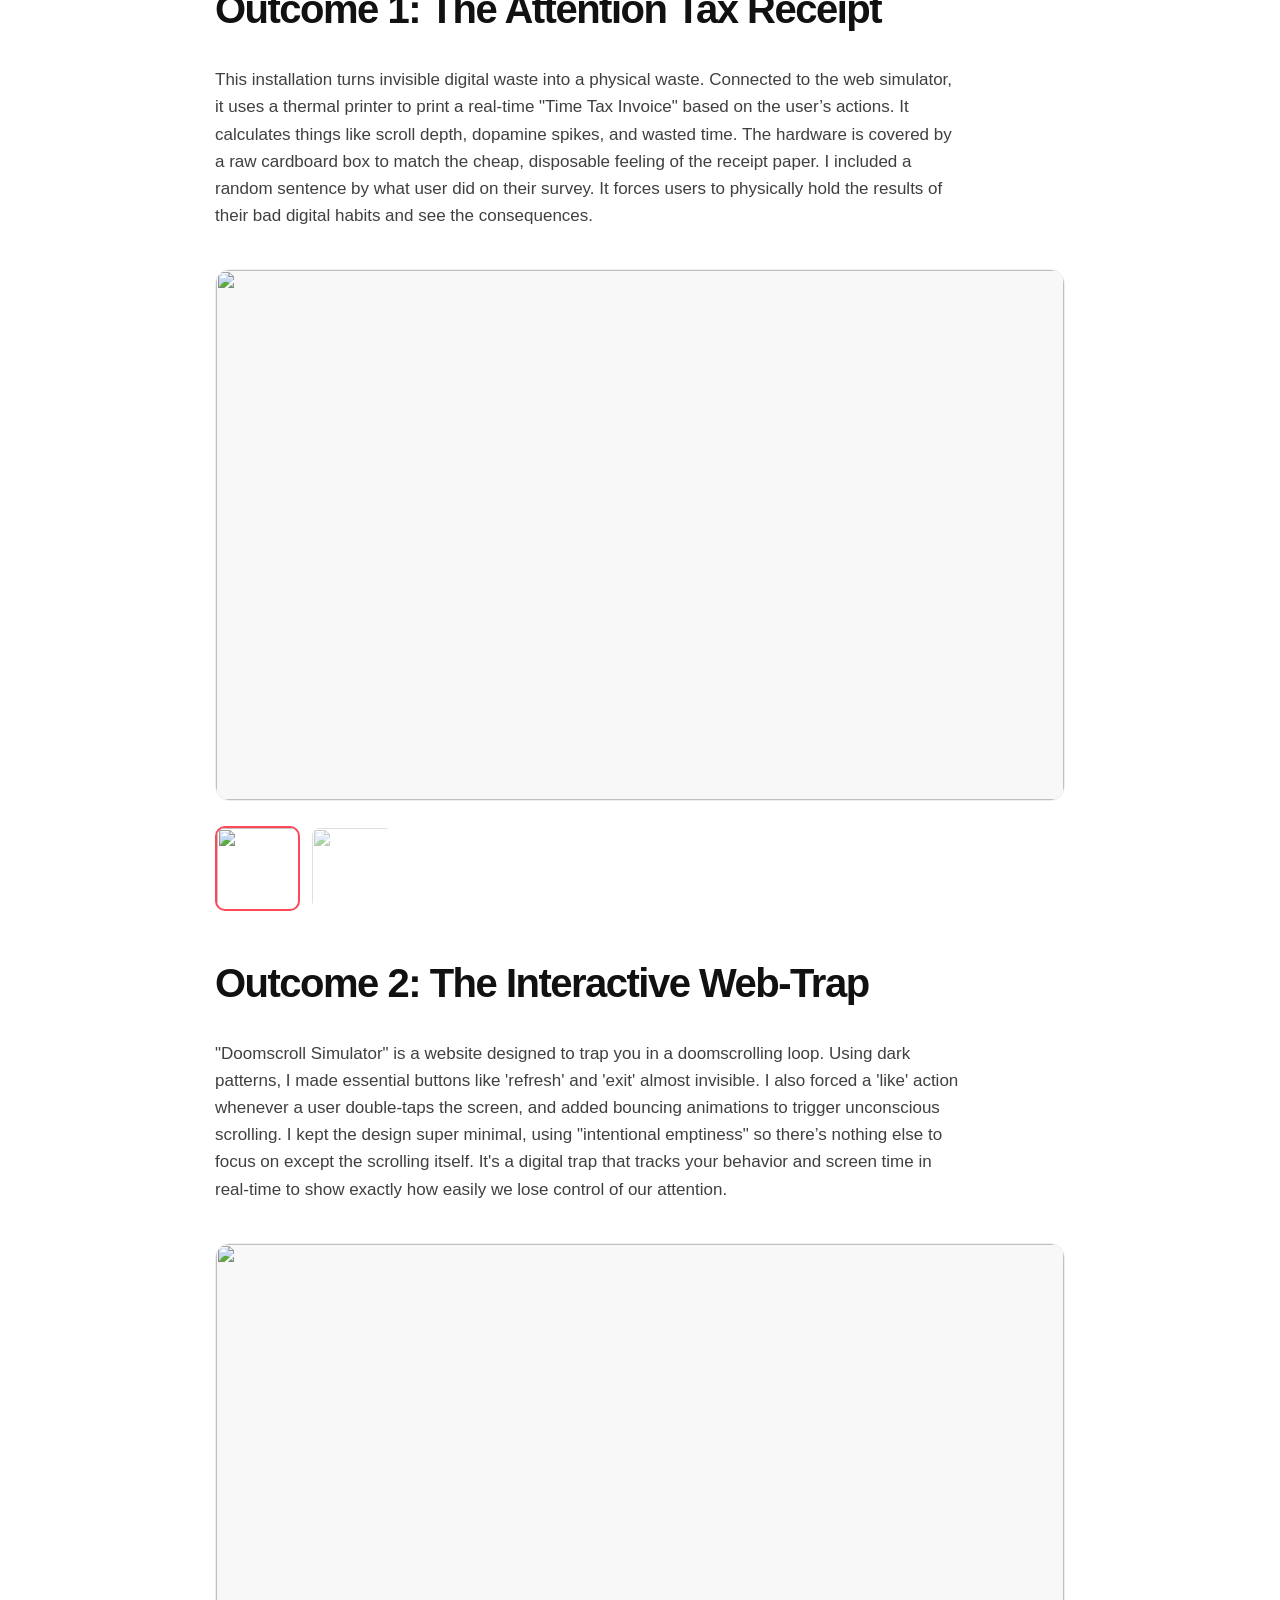
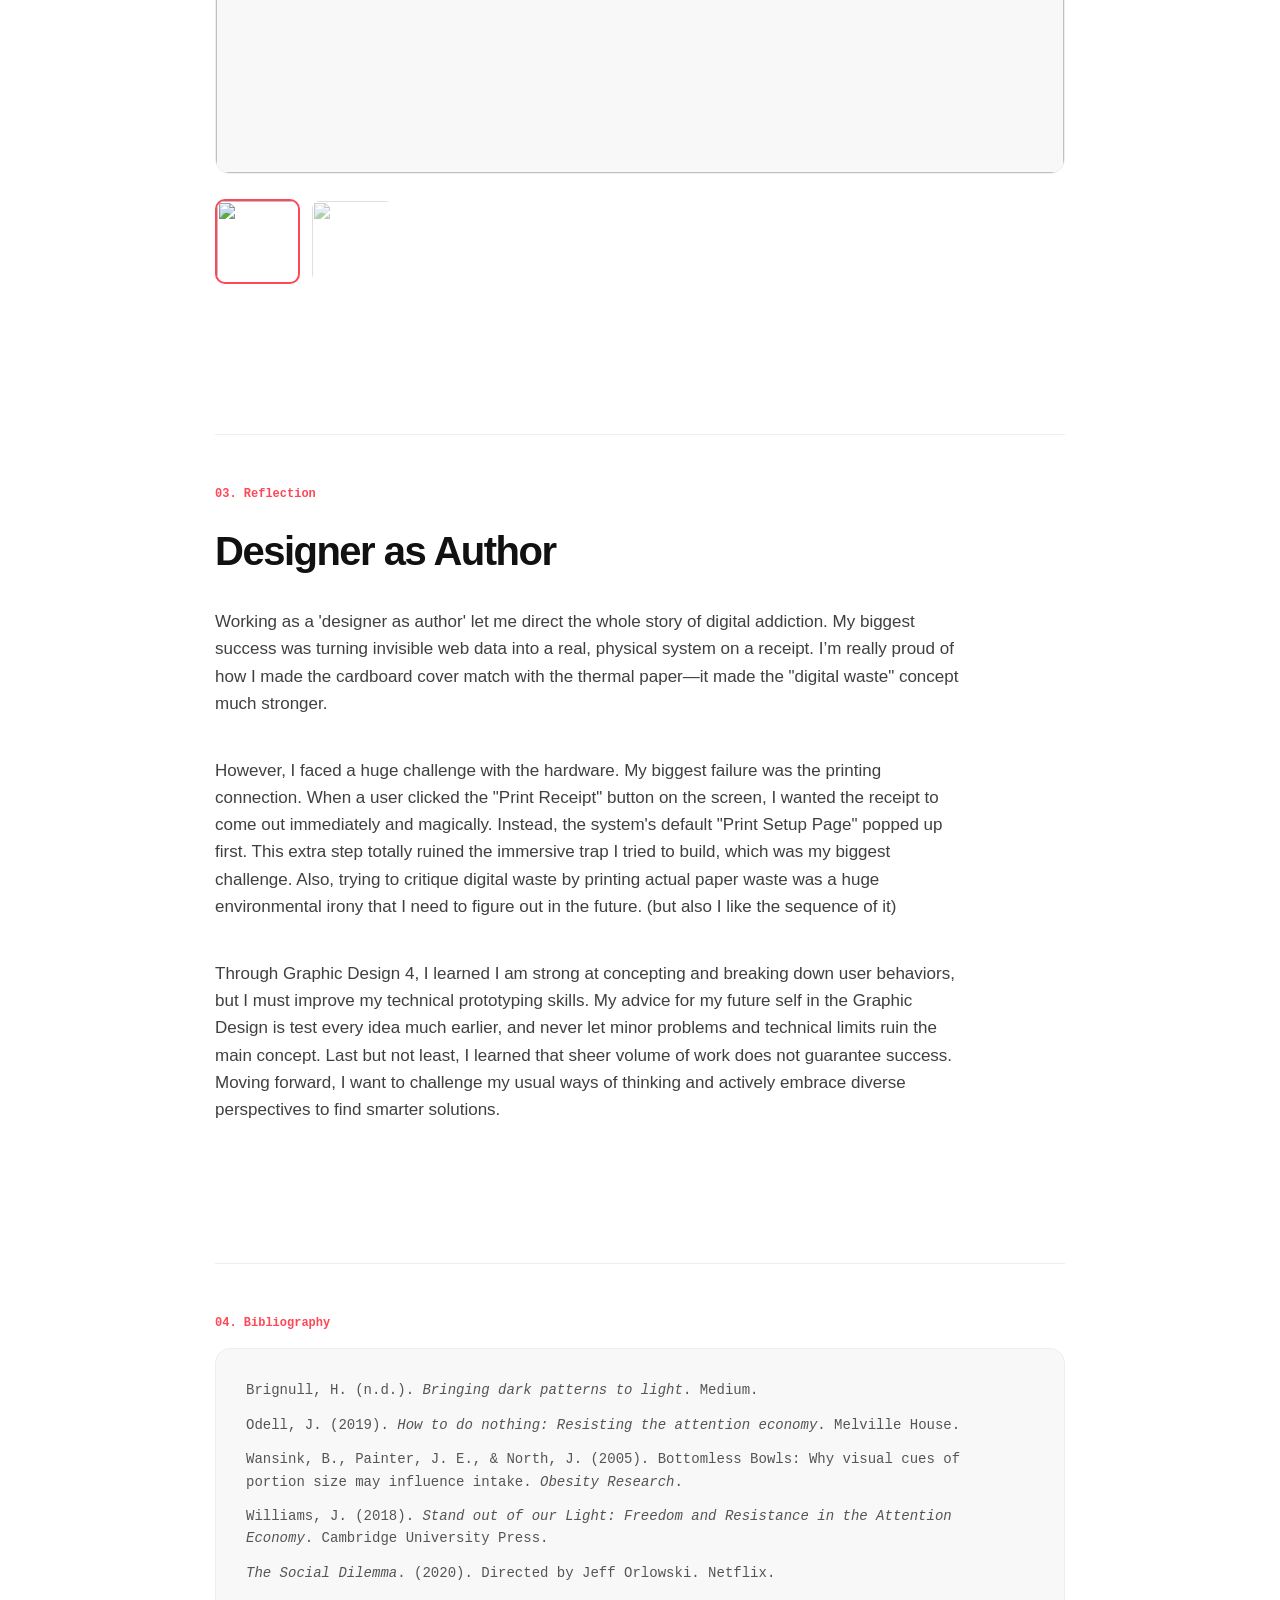
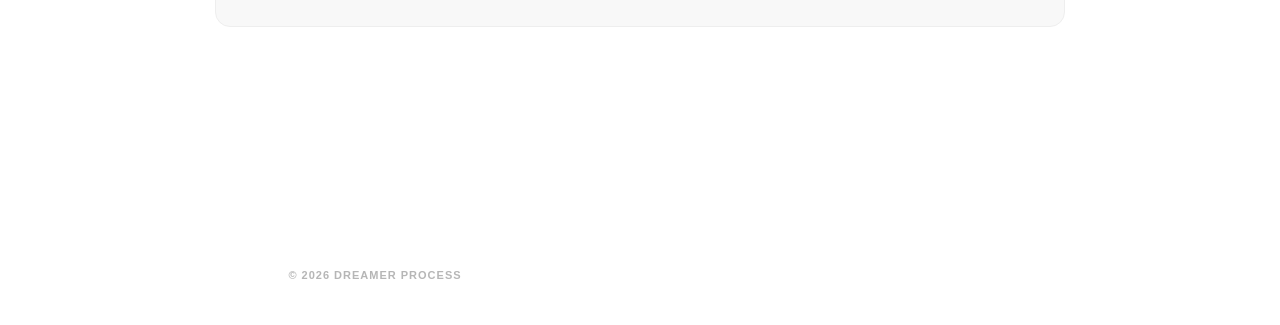
==== commit 48c71c74: "프로세스 내용 수정" ====
--- a/process.html
+++ b/process.html
@@ -2,8 +2,8 @@
 <html lang="en">
 <head>
     <meta charset="UTF-8">
-    <meta name="viewport" content="width=device-width, initial-scale=1.0">
-    <title>Process | The Infinite Descent</title>
+    <meta name="viewport" content="width=device-width, initial-scale=1.0, maximum-scale=1.0, user-scalable=no">
+    <title>Process | Dreamer: The Infinite Descent</title>
     <link rel="stylesheet" href="process.css">
 </head>
 <body class="light-mode">
@@ -13,14 +13,10 @@
             <button id="mode-toggle" class="nav-btn" onclick="toggleMode()">Dark Mode</button>
         </div>
         <div class="nav-menu">
-            <a href="#section-idea">Idea</a>
-            <a href="#section-research">Research</a>
-            <a href="#section-outcome">Outcome</a>
-            <a href="#section-design">Design</a>
-            <a href="#section-coding">Coding</a>
-            <a href="#section-receipt">Receipt</a>
-            <a href="#section-hardware">Hardware</a>
-            <a href="#section-biblio">Ref</a>
+            <a href="#section-process">Process</a>
+            <a href="#section-outcome">Final Outcomes</a>
+            <a href="#section-reflection">Reflection</a>
+            <a href="#section-biblio">Bibliography</a>
         </div>
     </nav>
 
@@ -28,107 +24,97 @@
         <header class="process-header">
             <h1 style="letter-spacing: 0.0em; line-height: 0.9; margin-bottom: 10px;">
     The Infinite Descent
-    <span style="display: block; font-weight: lighter; font-size: 0.45em; letter-spacing: 0.0em; line-height: 1.2; margin-top: 5px;">
-        Deconstructing Digital Habituation
-    </span>
+   <span style="display: block; font-weight: lighter; font-size: 0.45em; letter-spacing: 0.01em; line-height: 1.2; margin-top: 5px;">
+            Deconstructing Digital Habituation
+        </span>
 </h1>
-            <p class="subtitle"><p style="line-height: 1.3;"> Unveiling and Visualizing the Architecture of Digital Addiction</span></p>
+            <h3 class="subtitle"><p style="line-height: 1.3;"> Unveiling and Visualizing the Architecture of Digital Addiction</span></p>
         </header>
 
-        <section id="section-idea" class="reveal-section">
-            <div class="section-label">01. Idea Concept</div>
-            <h2 style="line-height: 1.2;">The Problem</h2>
-            <p style="line-height: 1.2;">Why can't we put down our smartphones from the moment we wake up until right before we fall asleep? Looking at my own screen time data—averaging six hours a day—I realized this isn't merely a lack of personal willpower, but rather the result of a deliberately engineered structure. I decided to dissect the digital environment that keeps users tied to an "invisible leash."</p>
-            <div class="gallery-module" id="gal-idea">
-                <div class="main-display"><img src="idea_main.jpg"></div>
-                <div class="thumb-list">
-                    <img src="idea1.jpg" onclick="changeImg(this, 'gal-idea')">
-                    <img src="idea2.jpg" onclick="changeImg(this, 'gal-idea')">
-                    <img src="idea3.jpg" onclick="changeImg(this, 'gal-idea')">
+        <section id="section-process" class="reveal-section">
+            <div class="section-label">01. Process</div>
+            Deconstructing Digital Habituation
+            <div class="content-block">
+                <h2>Research: How We Get Fooled</h2>
+                <p>Why can't we put down our phones? Looking at my screen time—about 6 hours a day—I realized it's not just me lacking willpower. The apps are designed to trap us. I researched Brian Wansink’s "Bottomless Bowls" study, which shows how missing 'stopping cues' makes us keep scrolling without thinking. I also looked into Harry Brignull’s "Dark Patterns" to see how tricky UI takes away our control. Finally, James Williams's book helped me take the abstract idea of "wasted time" and turn it into a physical receipt that people have to face.</p>
+                
+                <div class="gallery-module" id="gal-research">
+                    <div class="main-display"><img src="research_main.jpg"></div>
+                    <div class="thumb-list">
+                        <img src="res1.jpg" onclick="changeImg(this, 'gal-research')">
+                        <img src="res2.jpg" onclick="changeImg(this, 'gal-research')">
+                    </div>
                 </div>
             </div>
-        </section>
 
-        <section id="section-research" class="reveal-section">
-            <div class="section-label">02. Research</div>
-            <h2 style="line-height: 1.3;">Psychology & Design</h2>
-            <p style="line-height: 1.3;">Just like Brian Wansink's "Bottomless Soup Bowl" experiment, humans will continue to consume even when full if there are no visual stopping cues. I applied this psychological principle to the web's "infinite scroll." Furthermore, I intensively researched the "variable rewards" system—which keeps us constantly anticipating dopamine hits like a slot machine—and "dark pattern" designs that intentionally deceive our cognition.</p>
-            <div class="gallery-module" id="gal-research">
-                <div class="main-display"><img src="research_main.jpg"></div>
-                <div class="thumb-list">
-                    <img src="res1.jpg" onclick="changeImg(this, 'gal-research')">
+            <div class="content-block">
+                <h2>Initial Ideas</h2>
+                <p>In the early stages, I had three main concepts. For outcome 1:  <strong>The Attention Tax Receipt</strong>,  <strong>Dark Patterns Dialog</strong>,  <strong>Gaze Capture Poster</strong> (Tracking eye movement and visualize the action into a line). And for the outcome 2, I wanted to create a website that provide user to explore on either dark patterns or doomscrolling.</p>
+            </div>
+
+            <div class="content-block">
+                <h2>Work in Progress: Trials and Failures</h2>
+                <p><strong>Outcome 1 (The Receipt):</strong> At first, I tried to make a machine that endlessly rolled a 32-inch receipt that I created. However, it was very challenging to make such a machine that allows for continuous operation and action for scrolling. Also, it seems undetachable to users who explore the website and having not connected to the system. So, now I connected the printer to the web simulator, and it prints a personalized 'Time Tax' receipt based on the user's data.</p>
+                <p><strong>Outcome 2 (The Web Trap):</strong> I coded a website for exploring dark patterns and doomscrolling and user can explore the different aspects of these actions and results base on thier experience. To make people doomscroll, I tested a few interactions. I made the buttons hard to see, added a subtle bouncing effect when the user stops scrolling to force them to move again, and made the Reels page automatically "like" a post if you double-tap.</p>
+                <p><strong>Hardware:</strong> I used a Raspberry Pi and a touchscreen. Because the back components were exposed, I built a custom cover out of raw cardboard. I chose cardboard because its cheap, disposable look perfectly matched the vibe of the thermal receipt paper. However, the power cable kept disconnecting, so I had to use an iPad as a backup plan.</p>
+                
+                <div class="gallery-module" id="gal-wip">
+                    <div class="main-display"><img src="wip_main.jpg"></div>
+                    <div class="thumb-list">
+                        <img src="wip1.jpg" onclick="changeImg(this, 'gal-wip')">
+                        <img src="wip2.jpg" onclick="changeImg(this, 'gal-wip')">
+                        <img src="wip3.jpg" onclick="changeImg(this, 'gal-wip')">
+                    </div>
                 </div>
             </div>
         </section>
 
         <section id="section-outcome" class="reveal-section">
-            <div class="section-label">03. Outcome Development</div>
-            <h2 style="line-height: 1.3;">Outcome Development</h2>
-            <p style="line-height: 1.3;">Outcome 1 is a website that simulates the "digital trap" of endless scrolling itself. Outcome 2 is a physical installation that prints out the time wasted inside that trap as an actual paper receipt. By converting volatile, on-screen time into tangible paper, I aimed to force users to physically confront their digital habits.</p>
-            <div class="gallery-module" id="gal-outcome">
-                <div class="main-display"><img src="sketch_main.jpg"></div>
-                <div class="thumb-list">
-                    <img src="sk1.jpg" onclick="changeImg(this, 'gal-outcome')">
+            <div class="section-label">02. Final Outcomes</div>
+            
+            <div class="content-block">
+                <h2>Outcome 1: The Attention Tax Receipt</h2>
+                <p>This installation turns invisible digital waste into a physical waste. Connected to the web simulator, it uses a thermal printer to print a real-time "Time Tax Invoice" based on the user’s actions. It calculates things like scroll depth, dopamine spikes, and wasted time. The hardware is covered by a raw cardboard box to match the cheap, disposable feeling of the receipt paper. I included a random sentence by what user did on their survey. It forces users to physically hold the results of their bad digital habits and see the consequences.</p>
+                <div class="gallery-module" id="gal-outcome1">
+                    <div class="main-display"><img src="outcome1_main.jpg"></div>
+                    <div class="thumb-list">
+                        <img src="outcome1_1.jpg" onclick="changeImg(this, 'gal-outcome1')">
+                        <img src="outcome1_2.jpg" onclick="changeImg(this, 'gal-outcome1')">
+                    </div>
+                </div>
+            </div>
+
+            <div class="content-block">
+                <h2>Outcome 2: The Interactive Web-Trap</h2>
+                <p>"Doomscroll Simulator" is a website designed to trap you in a doomscrolling loop. Using dark patterns, I made essential buttons like 'refresh' and 'exit' almost invisible. I also forced a 'like' action whenever a user double-taps the screen, and added bouncing animations to trigger unconscious scrolling. I kept the design super minimal, using "intentional emptiness" so there’s nothing else to focus on except the scrolling itself. It's a digital trap that tracks your behavior and screen time in real-time to show exactly how easily we lose control of our attention.</p>
+                <div class="gallery-module" id="gal-outcome2">
+                    <div class="main-display"><img src="outcome2_main.jpg"></div>
+                    <div class="thumb-list">
+                        <img src="outcome2_1.jpg" onclick="changeImg(this, 'gal-outcome2')">
+                        <img src="outcome2_2.jpg" onclick="changeImg(this, 'gal-outcome2')">
+                    </div>
                 </div>
             </div>
         </section>
 
-        <section id="section-design" class="reveal-section">
-            <div class="section-label">04. Visual Design</div>
-            <h2 style="line-height: 1.3;">Familiar yet Unfamiliar UI</h2>
-            <p style="line-height: 1.3;">I designed the UI to feel intimately familiar, mimicking platforms we consume every day like Instagram or Pinterest. However, behind the scenes, it is secretly tracking and recording every click and scroll depth of the user. It fully supports both Light and Dark modes to ensure high visual polish and complete user immersion in any environment.</p>
-            <div class="gallery-module" id="gal-design">
-                <div class="main-display"><img src="design_main.jpg"></div>
-                <div class="thumb-list">
-                    <img src="des1.jpg" onclick="changeImg(this, 'gal-design')">
-                </div>
-            </div>
-        </section>
-
-        <section id="section-coding" class="reveal-section">
-            <div class="section-label">05. Web Development</div>
-            <h2 style="line-height: 1.3;">Web Development: Code that Chases Data</h2>
-            <p style="line-height: 1.3;">Going beyond a simple static website, I built logic that monitors and collects user behavior in real-time. I combined infinite scrolling with the IntersectionObserver API, utilizing sessionStorage to ensure accumulated behavioral data is maintained across page transitions. Furthermore, I optimized performance to ensure smooth operation even on a Raspberry Pi touchscreen.</p>
-            <div class="gallery-module" id="gal-coding">
-                <div class="main-display"><img src="coding_main.jpg"></div>
-                <div class="thumb-list">
-                    <img src="code1.jpg" onclick="changeImg(this, 'gal-coding')">
-                </div>
-            </div>
-        </section>
-
-        <section id="section-receipt" class="reveal-section">
-            <div class="section-label">06. Receipt Design</div>
-            <h2 style="line-height: 1.3;">Receipt Design: Billing Your Time</h2>
-            <p style="line-height: 1.3;">The receipt is the core medium of this project. Initially, I planned to exhibit an infinitely long receipt on a wall, but it evolved into an interactive system that instantly prints based on individual behavioral data. I conducted dozens of print tests to ensure the typography remained crisp on the narrow 58mm thermal paper, and designed it to evoke a chilling sense of alarm by using terms like "Life Expectancy Cost."</p>
-            <div class="gallery-module" id="gal-receipt">
-                <div class="main-display"><img src="receipt_main.jpg"></div>
-                <div class="thumb-list">
-                    <img src="rec1.jpg" onclick="changeImg(this, 'gal-receipt')">
-                </div>
-            </div>
-        </section>
-
-        <section id="section-hardware" class="reveal-section">
-            <div class="section-label">07. Hardware Integration</div>
-            <h2 style="line-height: 1.3;">Hardware Integration: Digital at Your Fingertips</h2>
-            <p style="line-height: 1.3;">I connected a capacitive touchscreen to a Raspberry Pi to recreate the exact tactile experience of scrolling on a smartphone. By integrating this with a thermal printer, I designed it so that when the user presses the 'Print' button, actual paper is dispensed with a mechanical sound. This creates a powerful moment where the "evidence of addiction," previously trapped in a digital screen, bursts out into physical reality.</p>
-            <div class="gallery-module" id="gal-hardware">
-                <div class="main-display"><img src="hw_main.jpg"></div>
-                <div class="thumb-list">
-                    <img src="hw1.jpg" onclick="changeImg(this, 'gal-hardware')">
-                </div>
+        <section id="section-reflection" class="reveal-section">
+            <div class="section-label">03. Reflection</div>
+            <h2>Designer as Author</h2>
+            <div class="reflection-text">
+                <p>Working as a 'designer as author' let me direct the whole story of digital addiction. My biggest success was turning invisible web data into a real, physical system on a receipt. I’m really proud of how I made the cardboard cover match with the thermal paper—it made the "digital waste" concept much stronger.</p>
+                <p>However, I faced a huge challenge with the hardware. My biggest failure was the printing connection. When a user clicked the "Print Receipt" button on the screen, I wanted the receipt to come out immediately and magically. Instead, the system's default "Print Setup Page" popped up first. This extra step totally ruined the immersive trap I tried to build, which was my biggest challenge. Also, trying to critique digital waste by printing actual paper waste was a huge environmental irony that I need to figure out in the future. (but also I like the sequence of it)</p>
+                <p>Through Graphic Design 4, I learned I am strong at concepting and breaking down user behaviors, but I must improve my technical prototyping skills. My advice for my future self in the Graphic Design is test every idea much earlier, and never let minor problems and technical limits ruin the main concept. Last but not least, I learned that sheer volume of work does not guarantee success. Moving forward, I want to challenge my usual ways of thinking and actively embrace diverse perspectives to find smarter solutions.</p>
             </div>
         </section>
 
         <section id="section-biblio" class="reveal-section">
-            <div class="section-label">08. Bibliography</div>
-            <h2 style="line-height: 1.3;">Bibliography</h2>
+            <div class="section-label">04. Bibliography</div>
             <div class="biblio-box">
-                <p> Williams, J. (2018). Stand out of our Light: Freedom and Resistance in the Attention Economy. Cambridge University Press.</p>
-                <p> Odell, J. (2019). How to do nothing: resisting the attention economy. Melville House.</p>
-                <p> Wansink, B., Painter, J.E. and North, J. (2005). Bottomless Bowls: Why Visual Cues of Portion Size May Influence Intake.</p>
-                <p> The Social Dilemma. (2020). Directed by Jeff Orlowski. Netflix.</p>
+                <p>Brignull, H. (n.d.). <em>Bringing dark patterns to light</em>. Medium.</p>
+                <p>Odell, J. (2019). <em>How to do nothing: Resisting the attention economy</em>. Melville House.</p>
+                <p>Wansink, B., Painter, J. E., & North, J. (2005). Bottomless Bowls: Why visual cues of portion size may influence intake. <em>Obesity Research</em>.</p>
+                <p>Williams, J. (2018). <em>Stand out of our Light: Freedom and Resistance in the Attention Economy</em>. Cambridge University Press.</p>
+                <p><em>The Social Dilemma</em>. (2020). Directed by Jeff Orlowski. Netflix.</p>
             </div>
         </section>
     </main>
@@ -136,7 +122,7 @@
     <button class="top-btn" id="topBtn" onclick="scrollToTop()">↑ Top</button>
 
     <footer class="process-footer">
-        <p style="font-size: 0.5em; text-align: center">&copy; 2026 THE INFINITE DESCENT PROCESS</p>
+        <p style="font-size: 11px; font-weight: 800; text-transform: uppercase; letter-spacing: 1px; opacity: 0.3; text-align: center;">&copy; 2026 Dreamer Process</p>
     </footer>
 
     <script src="process.js"></script>
--- a/process.css
+++ b/process.css
@@ -12,6 +12,16 @@
     background: var(--bg); color: var(--fg); 
     font-family: -apple-system, BlinkMacSystemFont, "Segoe UI", Roboto, sans-serif; 
     line-height: 1.6; transition: 0.3s ease; overflow-x: hidden;
+}
+p {
+    text-align: left; 
+    color: var(--fg); 
+    opacity: 0.8; 
+    margin-bottom: 40px; 
+    font-size: 17px; 
+    max-width: 750px; 
+    word-break: keep-all; 
+    hyphens: none;
 }
 
 /* 네비게이션 컨테이너 */
@@ -32,18 +42,18 @@
 }
 
 /* 하단 목차 행: 중앙 정렬 설정 */
-.nav-menu { 
-    display: flex; 
-    gap: 18px; 
-    justify-content: center; /* 목차들을 가로 중앙으로 정렬 */
-    overflow-x: auto; 
-    padding: 15px 25px 5px; 
-    scrollbar-width: none;
+.nav-menu {
+    display: flex;
+    gap: 18px;
+    justify-content: center;
+    overflow-x: auto;
     -webkit-overflow-scrolling: touch;
+    padding: 15px 25px 5px;
+    min-height: 40px; /* 클릭 영역 확보 */
 }
 
 /* 모바일처럼 화면이 좁을 때는 중앙 정렬보다 왼쪽부터 흐르는 게 자연스러우므로 보정 */
-@media (max-width: 600px) {
+@media (max-width: 450px) {
     .nav-menu {
         justify-content: flex-start; 
     }
@@ -52,6 +62,8 @@
 .nav-menu::-webkit-scrollbar { display: none; }
 
 .nav-menu a { 
+    font-size: 11px;
+    letter-spacing: 0.1px;
     text-decoration: none; color: var(--fg); font-size: 10px; 
     text-transform: uppercase; font-weight: 800; opacity: 0.4; 
     white-space: nowrap; transition: 0.3s;
@@ -109,4 +121,5 @@
     .nav-top-row { padding: 0 50px; }
     .nav-menu { padding: 20px 50px 5px; gap: 25px; }
     .content-wrapper { padding-top: 160px; }
-}+}
+
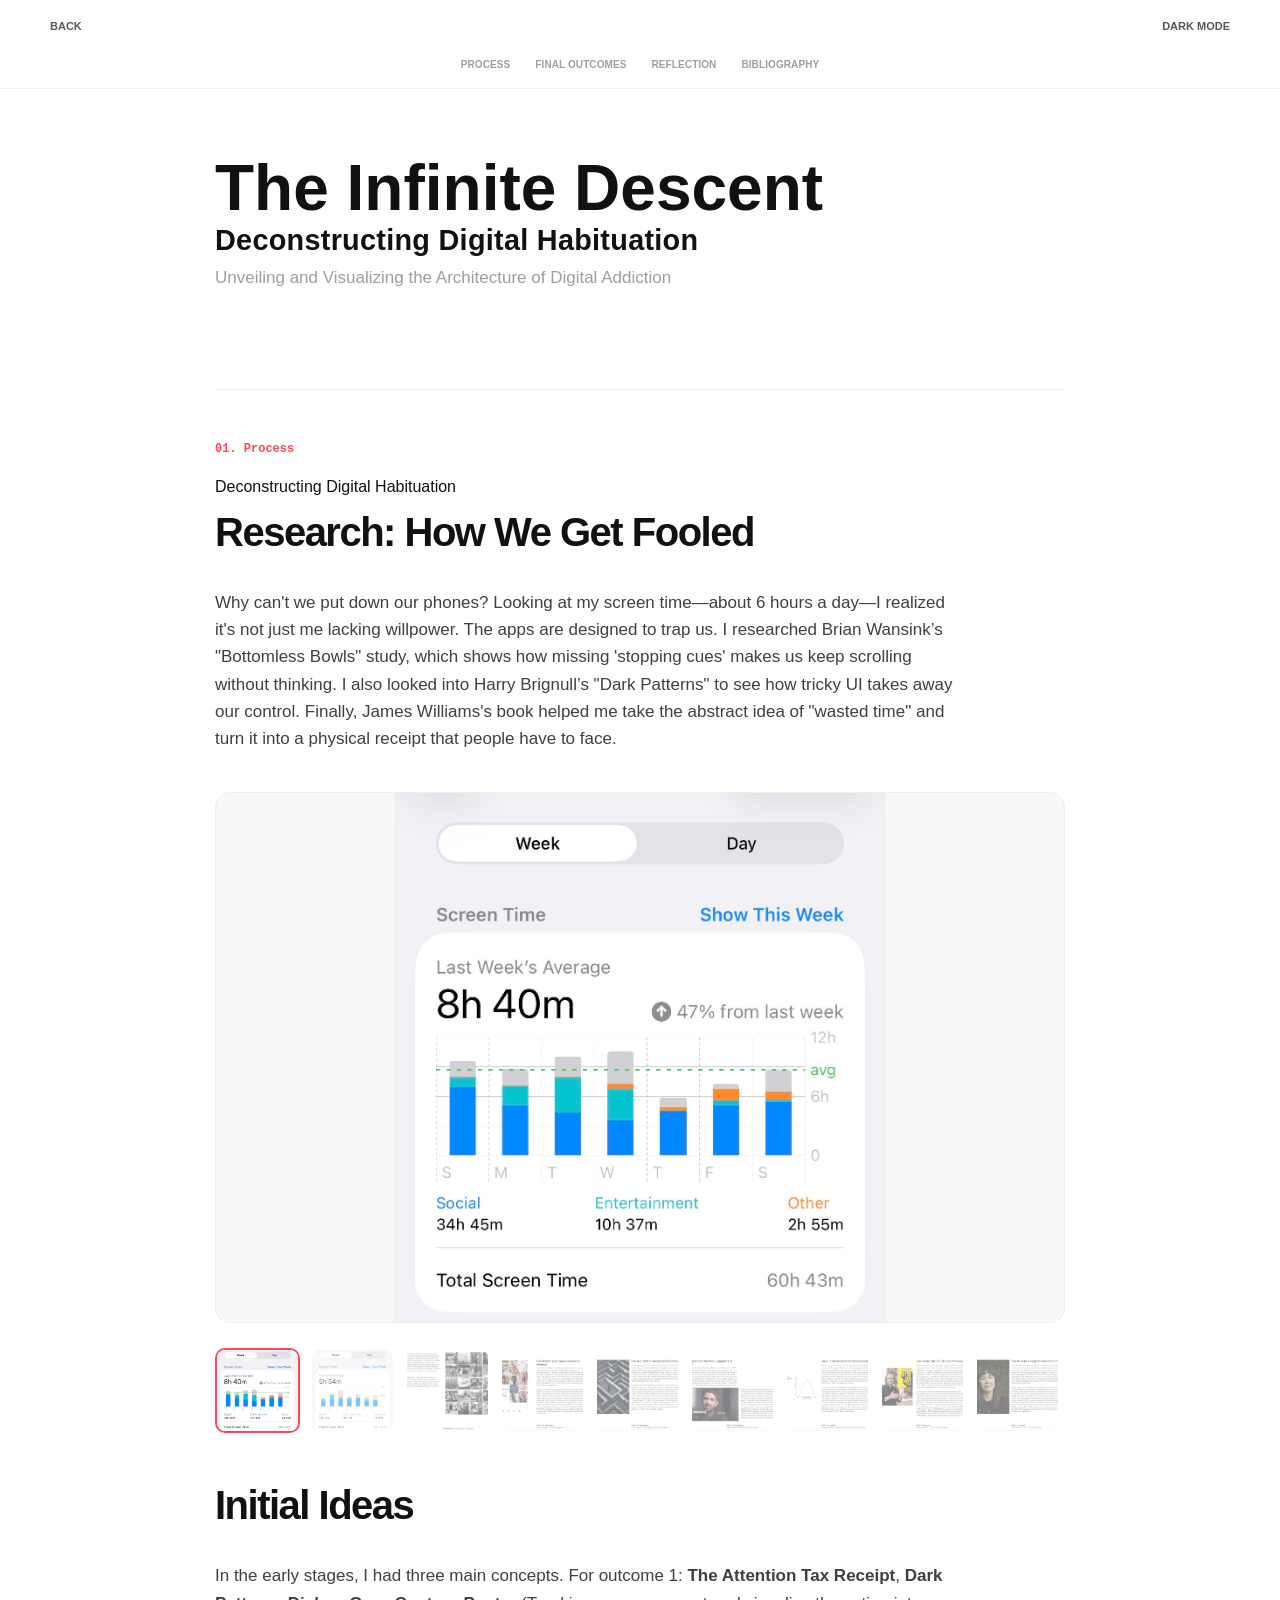
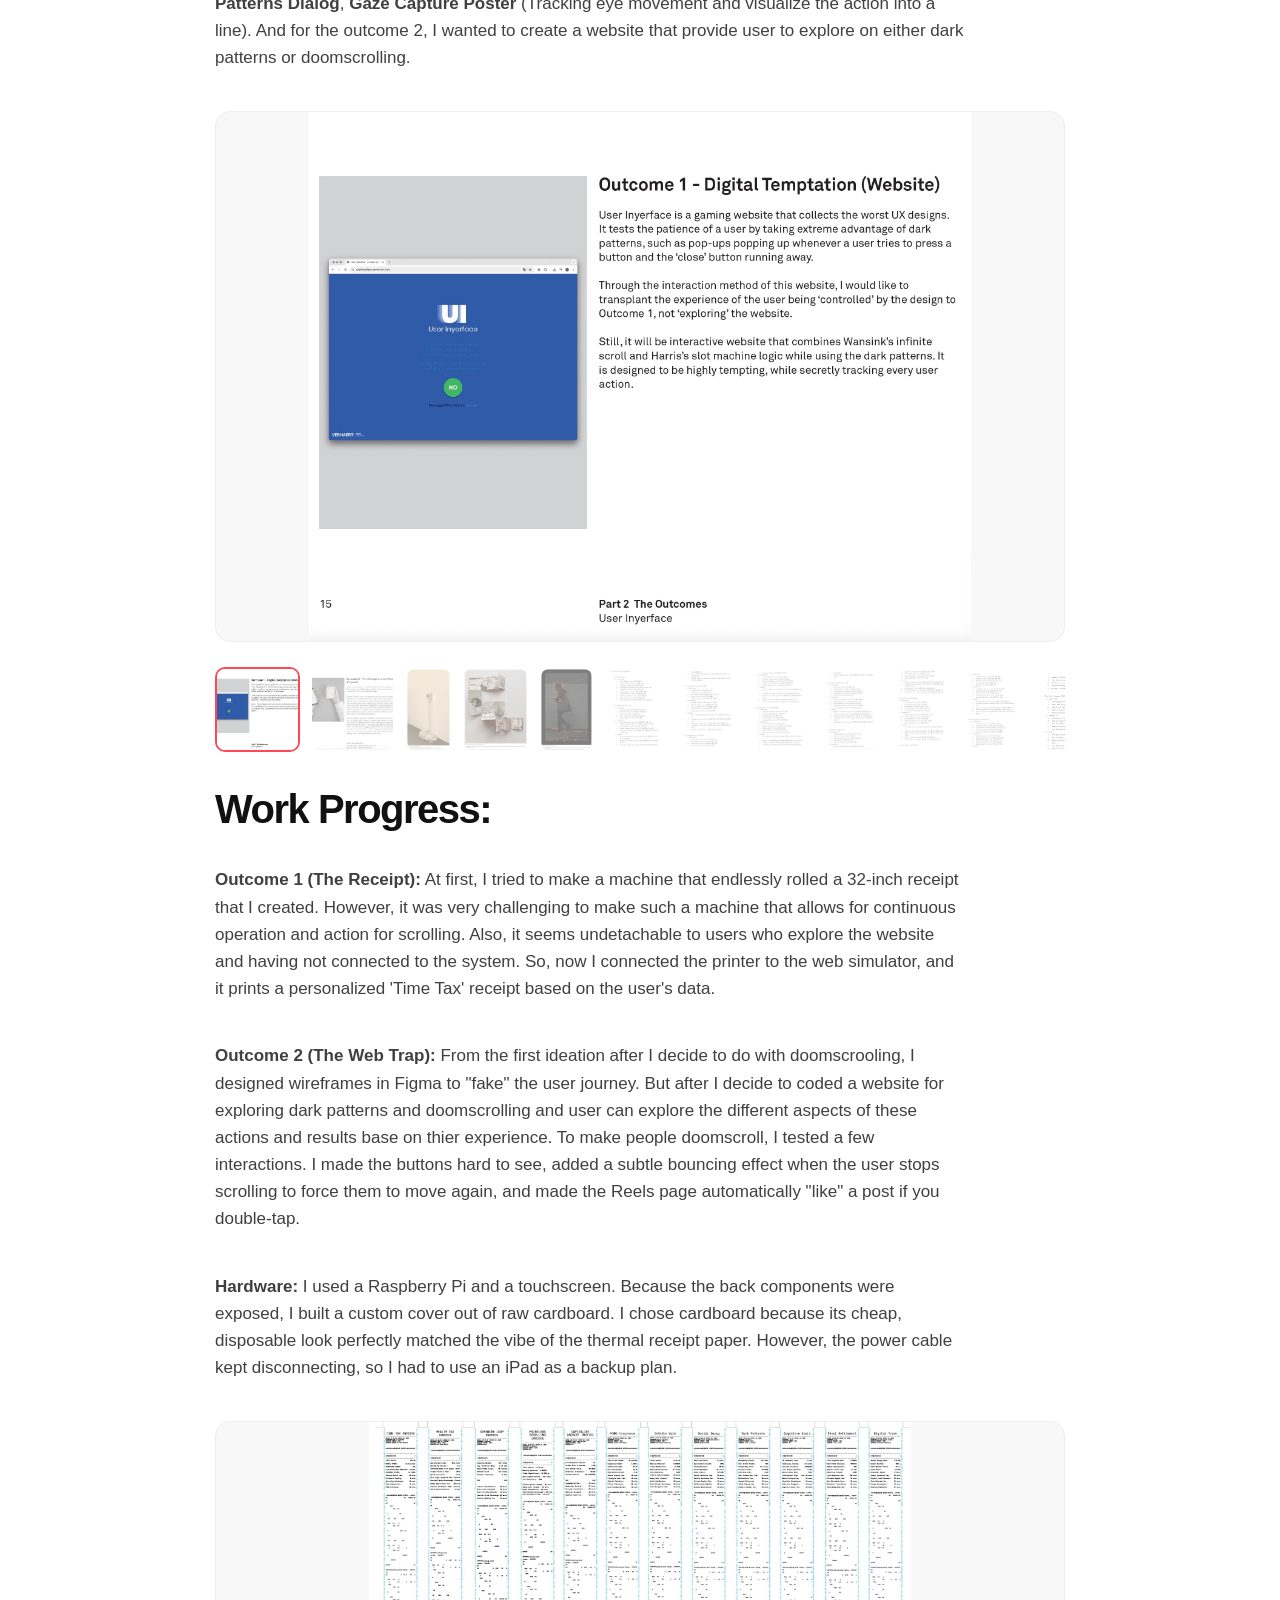
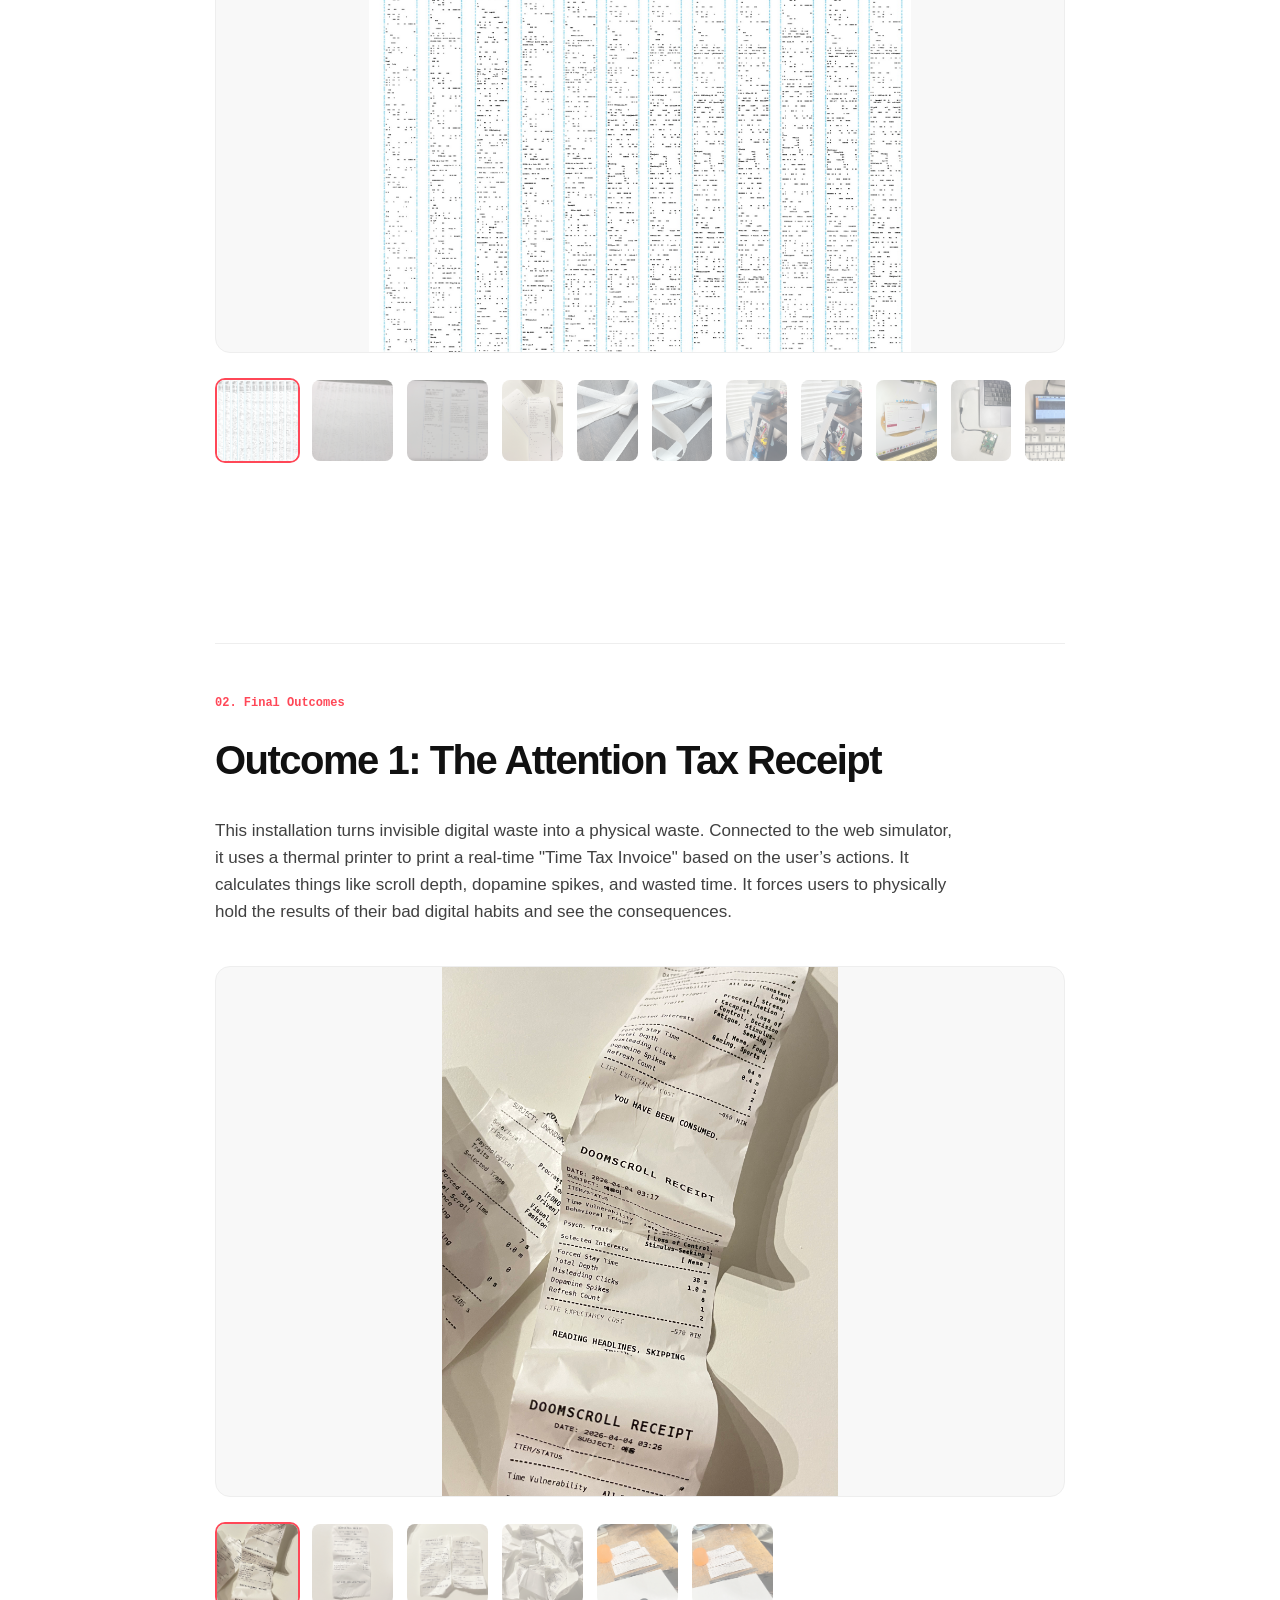
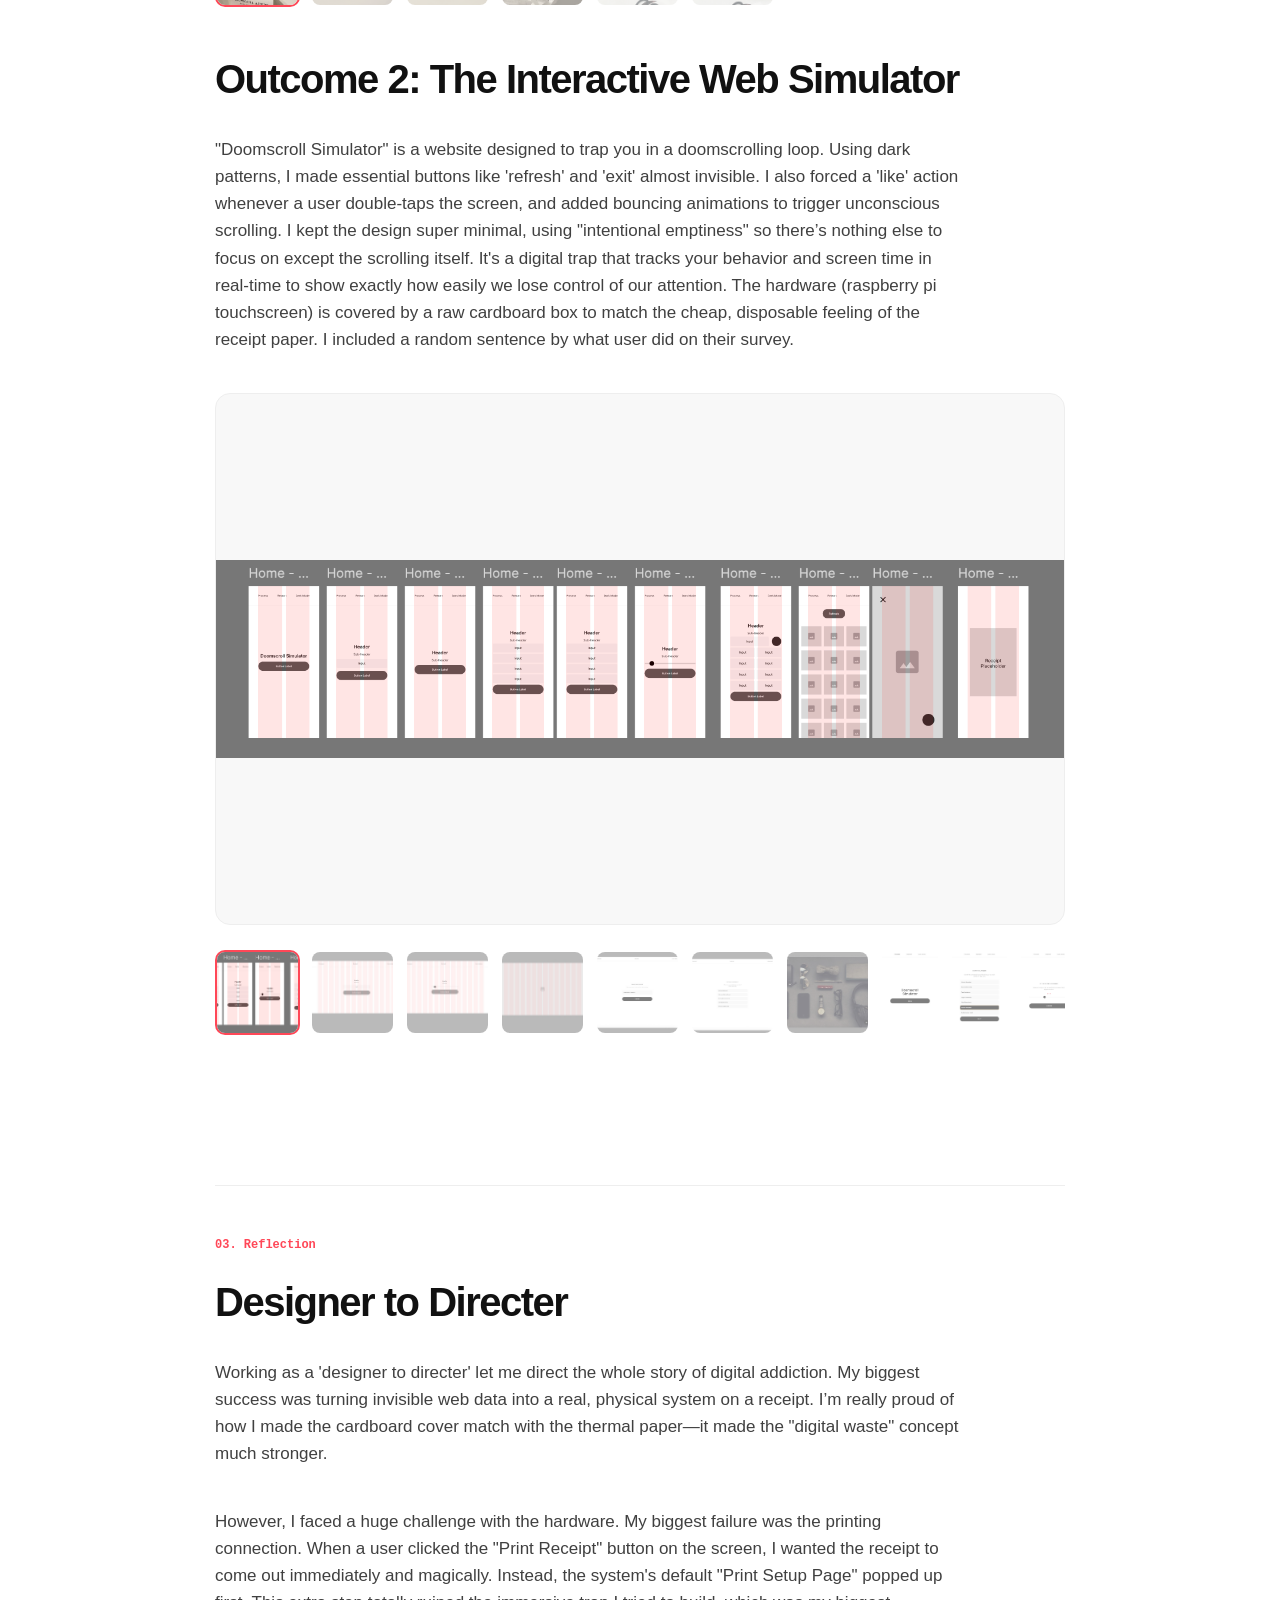
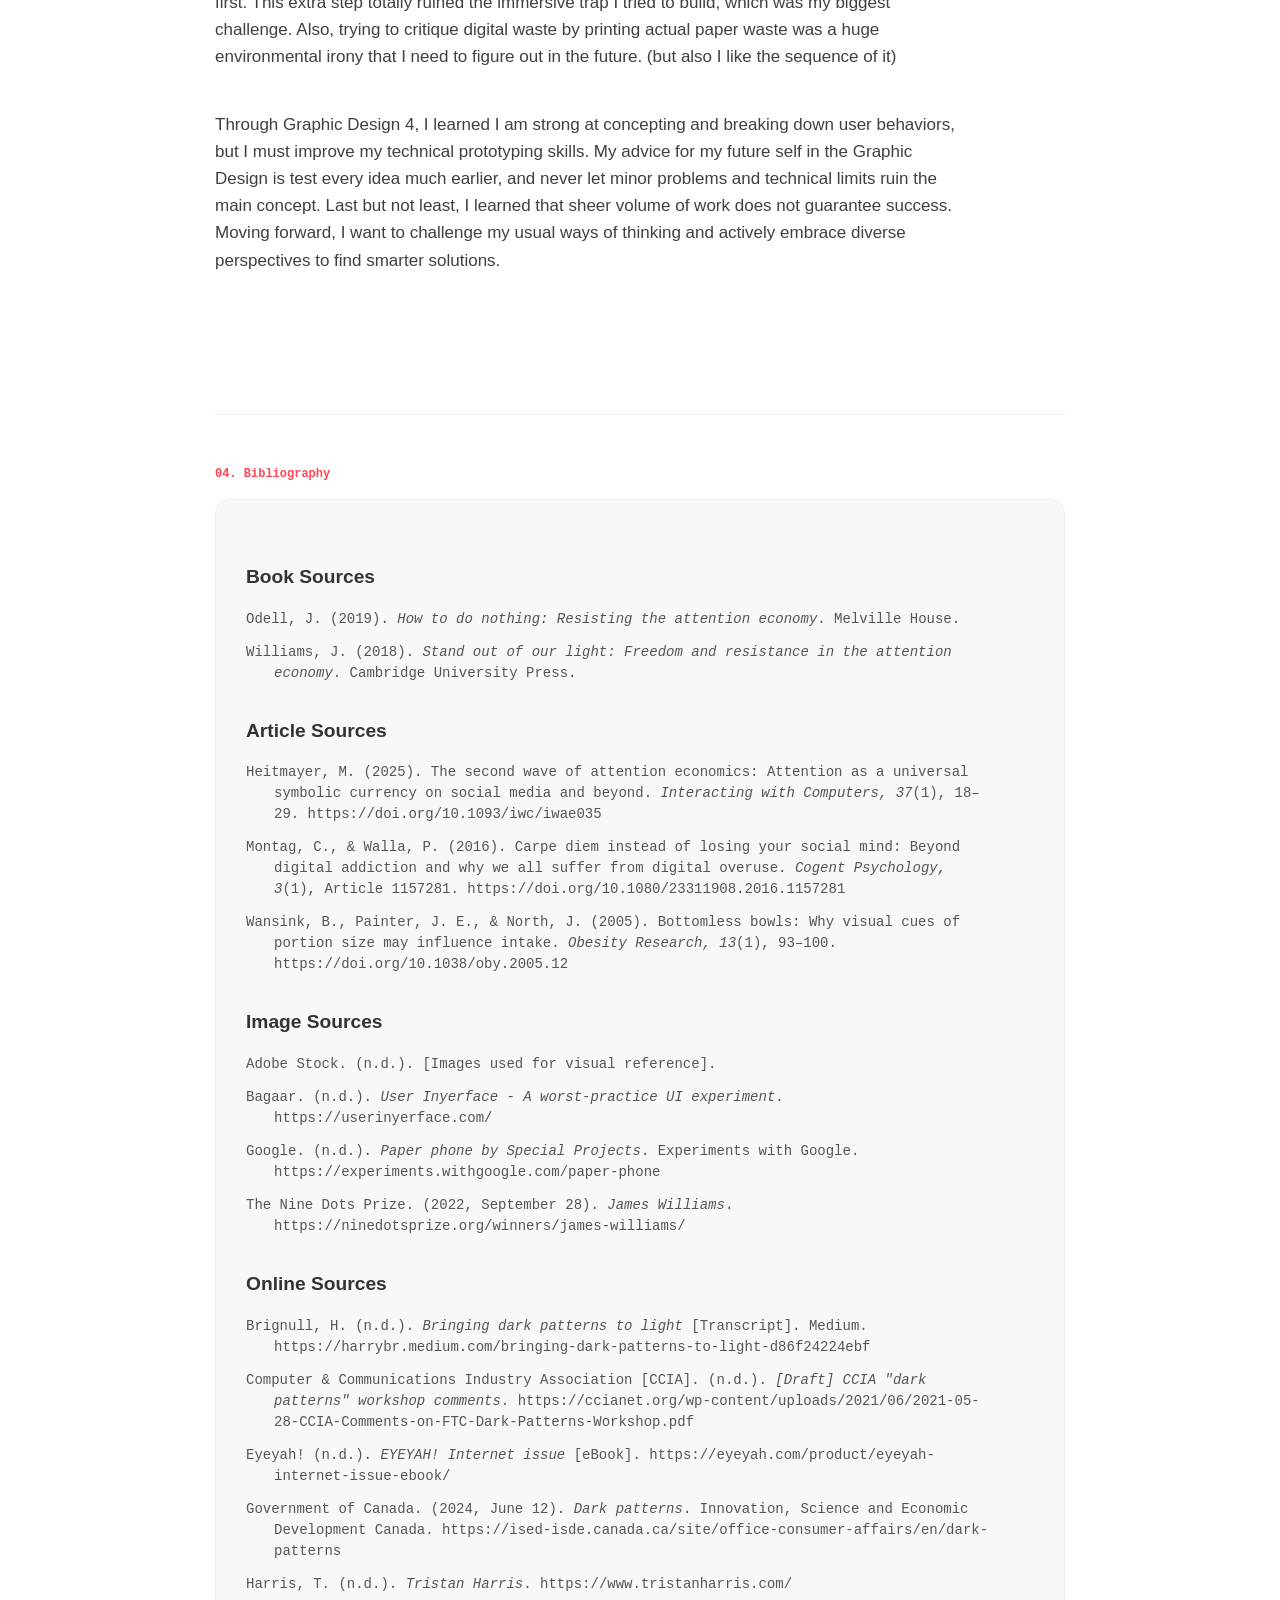
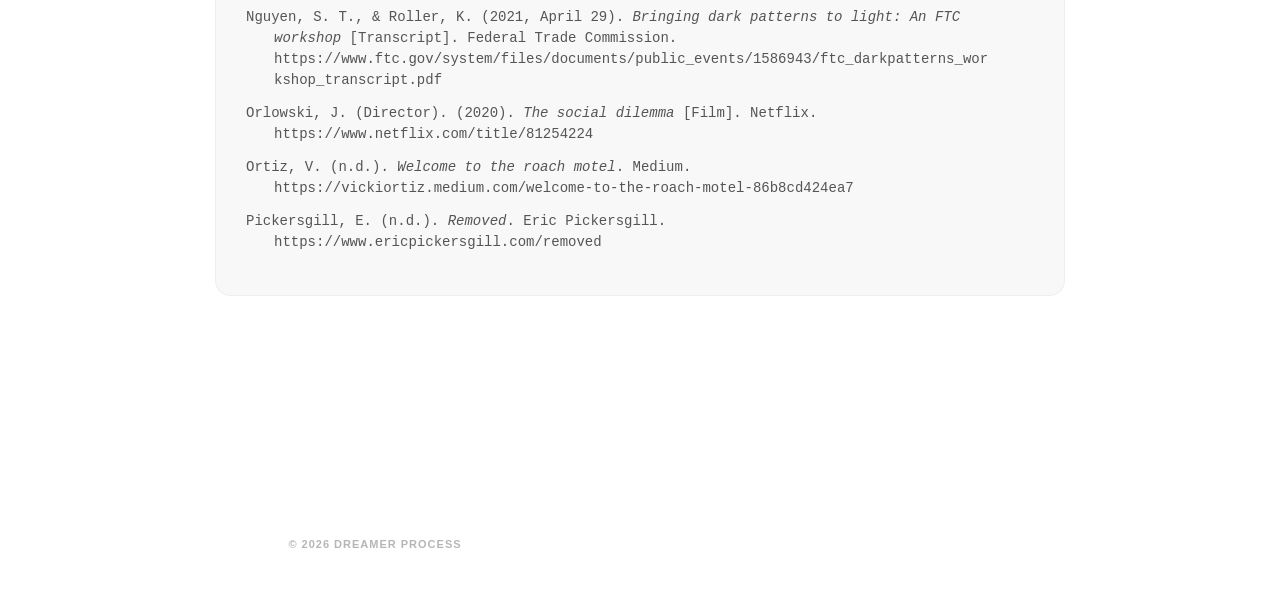
==== commit 22fc32c8: "pictures" ====
--- a/process.html
+++ b/process.html
@@ -39,10 +39,17 @@
                 <p>Why can't we put down our phones? Looking at my screen time—about 6 hours a day—I realized it's not just me lacking willpower. The apps are designed to trap us. I researched Brian Wansink’s "Bottomless Bowls" study, which shows how missing 'stopping cues' makes us keep scrolling without thinking. I also looked into Harry Brignull’s "Dark Patterns" to see how tricky UI takes away our control. Finally, James Williams's book helped me take the abstract idea of "wasted time" and turn it into a physical receipt that people have to face.</p>
                 
                 <div class="gallery-module" id="gal-research">
-                    <div class="main-display"><img src="research_main.jpg"></div>
-                    <div class="thumb-list">
-                        <img src="res1.jpg" onclick="changeImg(this, 'gal-research')">
-                        <img src="res2.jpg" onclick="changeImg(this, 'gal-research')">
+                    <div class="main-display"><img src="research_main.jpeg"></div>
+                    <div class="thumb-list">
+                        <img src="img/res1.jpeg" onclick="changeImg(this, 'gal-research')">
+                        <img src="img/res2.jpeg" onclick="changeImg(this, 'gal-research')">
+                        <img src="img/res3.jpeg" onclick="changeImg(this, 'gal-research')">
+                        <img src="img/res4.jpeg" onclick="changeImg(this, 'gal-research')">
+                        <img src="img/res5.jpeg" onclick="changeImg(this, 'gal-research')">
+                        <img src="img/res6.jpeg" onclick="changeImg(this, 'gal-research')">
+                        <img src="img/res7.jpeg" onclick="changeImg(this, 'gal-research')">
+                        <img src="img/res8.jpeg" onclick="changeImg(this, 'gal-research')">
+                        <img src="img/res9.jpeg" onclick="changeImg(this, 'gal-research')">
                     </div>
                 </div>
             </div>
@@ -51,19 +58,57 @@
                 <h2>Initial Ideas</h2>
                 <p>In the early stages, I had three main concepts. For outcome 1:  <strong>The Attention Tax Receipt</strong>,  <strong>Dark Patterns Dialog</strong>,  <strong>Gaze Capture Poster</strong> (Tracking eye movement and visualize the action into a line). And for the outcome 2, I wanted to create a website that provide user to explore on either dark patterns or doomscrolling.</p>
             </div>
-
-            <div class="content-block">
-                <h2>Work in Progress: Trials and Failures</h2>
+             <div class="gallery-module" id="gal-id">
+                    <div class="main-display"><img src="id_main.jpeg"></div>
+                    <div class="thumb-list">
+                        <img src="img/id1.jpeg" onclick="changeImg(this, 'gal-id')">
+                        <img src="img/id2.jpeg" onclick="changeImg(this, 'gal-id')">
+                        <img src="img/id3.jpeg" onclick="changeImg(this, 'gal-id')">
+                        <img src="img/id4.jpeg" onclick="changeImg(this, 'gal-id')">
+                        <img src="img/id5.jpeg" onclick="changeImg(this, 'gal-id')">
+                        <img src="img/id6.jpeg" onclick="changeImg(this, 'gal-id')">
+                        <img src="img/id7.jpeg" onclick="changeImg(this, 'gal-id')">
+                        <img src="img/id8.jpeg" onclick="changeImg(this, 'gal-id')">
+                        <img src="img/id9.jpeg" onclick="changeImg(this, 'gal-id')">
+                        <img src="img/id10.jpeg" onclick="changeImg(this, 'gal-id')">
+                        <img src="img/id11.jpeg" onclick="changeImg(this, 'gal-id')">
+                        <img src="img/id12.jpeg" onclick="changeImg(this, 'gal-id')">
+                    </div>
+
+            <div class="content-block">
+                <h2>Work Progress:</h2>
                 <p><strong>Outcome 1 (The Receipt):</strong> At first, I tried to make a machine that endlessly rolled a 32-inch receipt that I created. However, it was very challenging to make such a machine that allows for continuous operation and action for scrolling. Also, it seems undetachable to users who explore the website and having not connected to the system. So, now I connected the printer to the web simulator, and it prints a personalized 'Time Tax' receipt based on the user's data.</p>
-                <p><strong>Outcome 2 (The Web Trap):</strong> I coded a website for exploring dark patterns and doomscrolling and user can explore the different aspects of these actions and results base on thier experience. To make people doomscroll, I tested a few interactions. I made the buttons hard to see, added a subtle bouncing effect when the user stops scrolling to force them to move again, and made the Reels page automatically "like" a post if you double-tap.</p>
+                <p><strong>Outcome 2 (The Web Trap):</strong> From the first ideation after I decide to do with doomscrooling, I designed wireframes in Figma to "fake" the user journey. But after I decide to coded a website for exploring dark patterns and doomscrolling and user can explore the different aspects of these actions and results base on thier experience. To make people doomscroll, I tested a few interactions. I made the buttons hard to see, added a subtle bouncing effect when the user stops scrolling to force them to move again, and made the Reels page automatically "like" a post if you double-tap.</p>
                 <p><strong>Hardware:</strong> I used a Raspberry Pi and a touchscreen. Because the back components were exposed, I built a custom cover out of raw cardboard. I chose cardboard because its cheap, disposable look perfectly matched the vibe of the thermal receipt paper. However, the power cable kept disconnecting, so I had to use an iPad as a backup plan.</p>
                 
                 <div class="gallery-module" id="gal-wip">
-                    <div class="main-display"><img src="wip_main.jpg"></div>
-                    <div class="thumb-list">
-                        <img src="wip1.jpg" onclick="changeImg(this, 'gal-wip')">
-                        <img src="wip2.jpg" onclick="changeImg(this, 'gal-wip')">
-                        <img src="wip3.jpg" onclick="changeImg(this, 'gal-wip')">
+                    <div class="main-display"><img src="wip_main.jpeg"></div>
+                    <div class="thumb-list">
+                        <img src="img/wip1.jpeg" onclick="changeImg(this, 'gal-wip')">
+                        <img src="img/wip2.jpeg" onclick="changeImg(this, 'gal-wip')">
+                        <img src="img/wip3.jpeg" onclick="changeImg(this, 'gal-wip')">
+                        <img src="img/wip4.jpeg" onclick="changeImg(this, 'gal-wip')">
+                        <img src="img/wip5.jpeg" onclick="changeImg(this, 'gal-wip')">
+                        <img src="img/wip6.jpeg" onclick="changeImg(this, 'gal-wip')">
+                        <img src="img/wip7.jpeg" onclick="changeImg(this, 'gal-wip')">
+                        <img src="img/wip8.jpeg" onclick="changeImg(this, 'gal-wip')">
+                        <img src="img/wip9.jpeg" onclick="changeImg(this, 'gal-wip')">
+                        <img src="img/wip10.jpeg" onclick="changeImg(this, 'gal-wip')">
+                        <img src="img/wip11.jpeg" onclick="changeImg(this, 'gal-wip')">
+                        <img src="img/wip12.jpeg" onclick="changeImg(this, 'gal-wip')">
+                        <img src="img/wip13.jpeg" onclick="changeImg(this, 'gal-wip')">
+                        <img src="img/wip14.jpeg" onclick="changeImg(this, 'gal-wip')">
+                        <img src="img/wip15.jpeg" onclick="changeImg(this, 'gal-wip')">
+                        <img src="img/wip16.jpeg" onclick="changeImg(this, 'gal-wip')">
+                        <img src="img/wip17.jpeg" onclick="changeImg(this, 'gal-wip')">
+                        <img src="img/wip18.jpeg" onclick="changeImg(this, 'gal-wip')">
+                        <img src="img/wip19.jpeg" onclick="changeImg(this, 'gal-wip')">
+                        <img src="img/wip20.jpeg" onclick="changeImg(this, 'gal-wip')">
+                        <img src="img/wip21.jpeg" onclick="changeImg(this, 'gal-wip')">
+                        <img src="img/wip22.jpeg" onclick="changeImg(this, 'gal-wip')">
+                        <img src="img/wip23.jpeg" onclick="changeImg(this, 'gal-wip')">
+                        <img src="img/wip24.jpeg" onclick="changeImg(this, 'gal-wip')">
+                        <img src="img/wip25.jpeg" onclick="changeImg(this, 'gal-wip')">
                     </div>
                 </div>
             </div>
@@ -74,24 +119,45 @@
             
             <div class="content-block">
                 <h2>Outcome 1: The Attention Tax Receipt</h2>
-                <p>This installation turns invisible digital waste into a physical waste. Connected to the web simulator, it uses a thermal printer to print a real-time "Time Tax Invoice" based on the user’s actions. It calculates things like scroll depth, dopamine spikes, and wasted time. The hardware is covered by a raw cardboard box to match the cheap, disposable feeling of the receipt paper. I included a random sentence by what user did on their survey. It forces users to physically hold the results of their bad digital habits and see the consequences.</p>
+                <p>This installation turns invisible digital waste into a physical waste. Connected to the web simulator, it uses a thermal printer to print a real-time "Time Tax Invoice" based on the user’s actions. It calculates things like scroll depth, dopamine spikes, and wasted time. It forces users to physically hold the results of their bad digital habits and see the consequences.</p>
                 <div class="gallery-module" id="gal-outcome1">
-                    <div class="main-display"><img src="outcome1_main.jpg"></div>
-                    <div class="thumb-list">
-                        <img src="outcome1_1.jpg" onclick="changeImg(this, 'gal-outcome1')">
-                        <img src="outcome1_2.jpg" onclick="changeImg(this, 'gal-outcome1')">
-                    </div>
-                </div>
-            </div>
-
-            <div class="content-block">
-                <h2>Outcome 2: The Interactive Web-Trap</h2>
-                <p>"Doomscroll Simulator" is a website designed to trap you in a doomscrolling loop. Using dark patterns, I made essential buttons like 'refresh' and 'exit' almost invisible. I also forced a 'like' action whenever a user double-taps the screen, and added bouncing animations to trigger unconscious scrolling. I kept the design super minimal, using "intentional emptiness" so there’s nothing else to focus on except the scrolling itself. It's a digital trap that tracks your behavior and screen time in real-time to show exactly how easily we lose control of our attention.</p>
+                    <div class="main-display"><img src="outcome1_main.jpeg"></div>
+                    <div class="thumb-list">
+                        <img src="img/outcome1_1.jpeg" onclick="changeImg(this, 'gal-outcome1')">
+                        <img src="img/outcome1_2.jpeg" onclick="changeImg(this, 'gal-outcome1')">
+                        <img src="img/outcome1_3.jpeg" onclick="changeImg(this, 'gal-outcome1')">
+                        <img src="img/outcome1_4.jpeg" onclick="changeImg(this, 'gal-outcome1')">
+                        <img src="img/outcome1_5.jpeg" onclick="changeImg(this, 'gal-outcome1')">
+                        <img src="img/outcome1_6.jpeg" onclick="changeImg(this, 'gal-outcome1')">
+                    </div>
+                </div>
+            </div>
+
+            <div class="content-block">
+                <h2>Outcome 2: The Interactive Web Simulator</h2>
+                <p>"Doomscroll Simulator" is a website designed to trap you in a doomscrolling loop. Using dark patterns, I made essential buttons like 'refresh' and 'exit' almost invisible. I also forced a 'like' action whenever a user double-taps the screen, and added bouncing animations to trigger unconscious scrolling. I kept the design super minimal, using "intentional emptiness" so there’s nothing else to focus on except the scrolling itself. It's a digital trap that tracks your behavior and screen time in real-time to show exactly how easily we lose control of our attention.
+                    The hardware (raspberry pi touchscreen) is covered by a raw cardboard box to match the cheap, disposable feeling of the receipt paper. I included a random sentence by what user did on their survey.
+                </p>
                 <div class="gallery-module" id="gal-outcome2">
-                    <div class="main-display"><img src="outcome2_main.jpg"></div>
-                    <div class="thumb-list">
-                        <img src="outcome2_1.jpg" onclick="changeImg(this, 'gal-outcome2')">
-                        <img src="outcome2_2.jpg" onclick="changeImg(this, 'gal-outcome2')">
+                    <div class="main-display"><img src="outcome2_main.jpeg"></div>
+                    <div class="thumb-list">
+                        
+                        <img src="img/outcome2_0.jpeg" onclick="changeImg(this, 'gal-outcome2')">
+                        <img src="img/outcome2_01.jpeg" onclick="changeImg(this, 'gal-outcome2')">
+                        <img src="img/outcome2_02.jpeg" onclick="changeImg(this, 'gal-outcome2')">
+                        <img src="img/outcome2_03.jpeg" onclick="changeImg(this, 'gal-outcome2')">
+                        <img src="img/outcome2_04.jpeg" onclick="changeImg(this, 'gal-outcome2')">
+                        <img src="img/outcome2_05.jpeg" onclick="changeImg(this, 'gal-outcome2')">
+                        <img src="img/outcome2_06.jpeg" onclick="changeImg(this, 'gal-outcome2')">
+                        <img src="img/outcome2_1.jpeg" onclick="changeImg(this, 'gal-outcome2')">
+                        <img src="img/outcome2_2.jpeg" onclick="changeImg(this, 'gal-outcome2')">
+                        <img src="img/outcome2_3.jpeg" onclick="changeImg(this, 'gal-outcome2')">
+                        <img src="img/outcome2_4.jpeg" onclick="changeImg(this, 'gal-outcome2')">
+                        <img src="img/outcome2_5.jpeg" onclick="changeImg(this, 'gal-outcome2')">
+                        <img src="img/outcome2_6.jpeg" onclick="changeImg(this, 'gal-outcome2')">
+                        <img src="img/outcome2_7.jpeg" onclick="changeImg(this, 'gal-outcome2')">
+                        <img src="img/outcome2_8.jpeg" onclick="changeImg(this, 'gal-outcome2')">
+                        
                     </div>
                 </div>
             </div>
@@ -99,24 +165,62 @@
 
         <section id="section-reflection" class="reveal-section">
             <div class="section-label">03. Reflection</div>
-            <h2>Designer as Author</h2>
+            <h2>Designer to Directer</h2>
             <div class="reflection-text">
-                <p>Working as a 'designer as author' let me direct the whole story of digital addiction. My biggest success was turning invisible web data into a real, physical system on a receipt. I’m really proud of how I made the cardboard cover match with the thermal paper—it made the "digital waste" concept much stronger.</p>
+                <p>Working as a 'designer to directer' let me direct the whole story of digital addiction. My biggest success was turning invisible web data into a real, physical system on a receipt. I’m really proud of how I made the cardboard cover match with the thermal paper—it made the "digital waste" concept much stronger.</p>
                 <p>However, I faced a huge challenge with the hardware. My biggest failure was the printing connection. When a user clicked the "Print Receipt" button on the screen, I wanted the receipt to come out immediately and magically. Instead, the system's default "Print Setup Page" popped up first. This extra step totally ruined the immersive trap I tried to build, which was my biggest challenge. Also, trying to critique digital waste by printing actual paper waste was a huge environmental irony that I need to figure out in the future. (but also I like the sequence of it)</p>
                 <p>Through Graphic Design 4, I learned I am strong at concepting and breaking down user behaviors, but I must improve my technical prototyping skills. My advice for my future self in the Graphic Design is test every idea much earlier, and never let minor problems and technical limits ruin the main concept. Last but not least, I learned that sheer volume of work does not guarantee success. Moving forward, I want to challenge my usual ways of thinking and actively embrace diverse perspectives to find smarter solutions.</p>
             </div>
         </section>
-
-        <section id="section-biblio" class="reveal-section">
-            <div class="section-label">04. Bibliography</div>
-            <div class="biblio-box">
-                <p>Brignull, H. (n.d.). <em>Bringing dark patterns to light</em>. Medium.</p>
-                <p>Odell, J. (2019). <em>How to do nothing: Resisting the attention economy</em>. Melville House.</p>
-                <p>Wansink, B., Painter, J. E., & North, J. (2005). Bottomless Bowls: Why visual cues of portion size may influence intake. <em>Obesity Research</em>.</p>
-                <p>Williams, J. (2018). <em>Stand out of our Light: Freedom and Resistance in the Attention Economy</em>. Cambridge University Press.</p>
-                <p><em>The Social Dilemma</em>. (2020). Directed by Jeff Orlowski. Netflix.</p>
-            </div>
-        </section>
+<section id="section-biblio" class="reveal-section">
+    <div class="section-label">04. Bibliography</div>
+    
+    <style>
+        .biblio-box h3 {
+            margin-top: 2rem;
+            margin-bottom: 1rem;
+            font-size: 1.2rem;
+            color: #333; /* 웹사이트 테마에 맞게 색상 수정 가능 */
+        }
+        .apa-citation {
+            padding-left: 2em;
+            text-indent: -2em;
+            margin-bottom: 1rem;
+            line-height: 1.5;
+            word-wrap: break-word; /* 긴 링크가 화면 밖으로 나가지 않게 해줌 */
+        }
+    </style>
+
+    <div class="biblio-box">
+        
+        <h3>Book Sources</h3>
+        <p class="apa-citation">Odell, J. (2019). <em>How to do nothing: Resisting the attention economy</em>. Melville House.</p>
+        <p class="apa-citation">Williams, J. (2018). <em>Stand out of our light: Freedom and resistance in the attention economy</em>. Cambridge University Press.</p>
+
+        <h3>Article Sources</h3>
+        <p class="apa-citation">Heitmayer, M. (2025). The second wave of attention economics: Attention as a universal symbolic currency on social media and beyond. <em>Interacting with Computers, 37</em>(1), 18–29. https://doi.org/10.1093/iwc/iwae035</p>
+        <p class="apa-citation">Montag, C., & Walla, P. (2016). Carpe diem instead of losing your social mind: Beyond digital addiction and why we all suffer from digital overuse. <em>Cogent Psychology, 3</em>(1), Article 1157281. https://doi.org/10.1080/23311908.2016.1157281</p>
+        <p class="apa-citation">Wansink, B., Painter, J. E., & North, J. (2005). Bottomless bowls: Why visual cues of portion size may influence intake. <em>Obesity Research, 13</em>(1), 93–100. https://doi.org/10.1038/oby.2005.12</p>
+
+        <h3>Image Sources</h3>
+        <p class="apa-citation">Adobe Stock. (n.d.). [Images used for visual reference].</p>
+        <p class="apa-citation">Bagaar. (n.d.). <em>User Inyerface - A worst-practice UI experiment</em>. https://userinyerface.com/</p>
+        <p class="apa-citation">Google. (n.d.). <em>Paper phone by Special Projects</em>. Experiments with Google. https://experiments.withgoogle.com/paper-phone</p>
+        <p class="apa-citation">The Nine Dots Prize. (2022, September 28). <em>James Williams</em>. https://ninedotsprize.org/winners/james-williams/</p>
+
+        <h3>Online Sources</h3>
+        <p class="apa-citation">Brignull, H. (n.d.). <em>Bringing dark patterns to light</em> [Transcript]. Medium. https://harrybr.medium.com/bringing-dark-patterns-to-light-d86f24224ebf</p>
+        <p class="apa-citation">Computer & Communications Industry Association [CCIA]. (n.d.). <em>[Draft] CCIA "dark patterns" workshop comments</em>. https://ccianet.org/wp-content/uploads/2021/06/2021-05-28-CCIA-Comments-on-FTC-Dark-Patterns-Workshop.pdf</p>
+        <p class="apa-citation">Eyeyah! (n.d.). <em>EYEYAH! Internet issue</em> [eBook]. https://eyeyah.com/product/eyeyah-internet-issue-ebook/</p>
+        <p class="apa-citation">Government of Canada. (2024, June 12). <em>Dark patterns</em>. Innovation, Science and Economic Development Canada. https://ised-isde.canada.ca/site/office-consumer-affairs/en/dark-patterns</p>
+        <p class="apa-citation">Harris, T. (n.d.). <em>Tristan Harris</em>. https://www.tristanharris.com/</p>
+        <p class="apa-citation">Nguyen, S. T., & Roller, K. (2021, April 29). <em>Bringing dark patterns to light: An FTC workshop</em> [Transcript]. Federal Trade Commission. https://www.ftc.gov/system/files/documents/public_events/1586943/ftc_darkpatterns_workshop_transcript.pdf</p>
+        <p class="apa-citation">Orlowski, J. (Director). (2020). <em>The social dilemma</em> [Film]. Netflix. https://www.netflix.com/title/81254224</p>
+        <p class="apa-citation">Ortiz, V. (n.d.). <em>Welcome to the roach motel</em>. Medium. https://vickiortiz.medium.com/welcome-to-the-roach-motel-86b8cd424ea7</p>
+        <p class="apa-citation">Pickersgill, E. (n.d.). <em>Removed</em>. Eric Pickersgill. https://www.ericpickersgill.com/removed</p>
+
+    </div>
+</section>
     </main>
 
     <button class="top-btn" id="topBtn" onclick="scrollToTop()">↑ Top</button>
